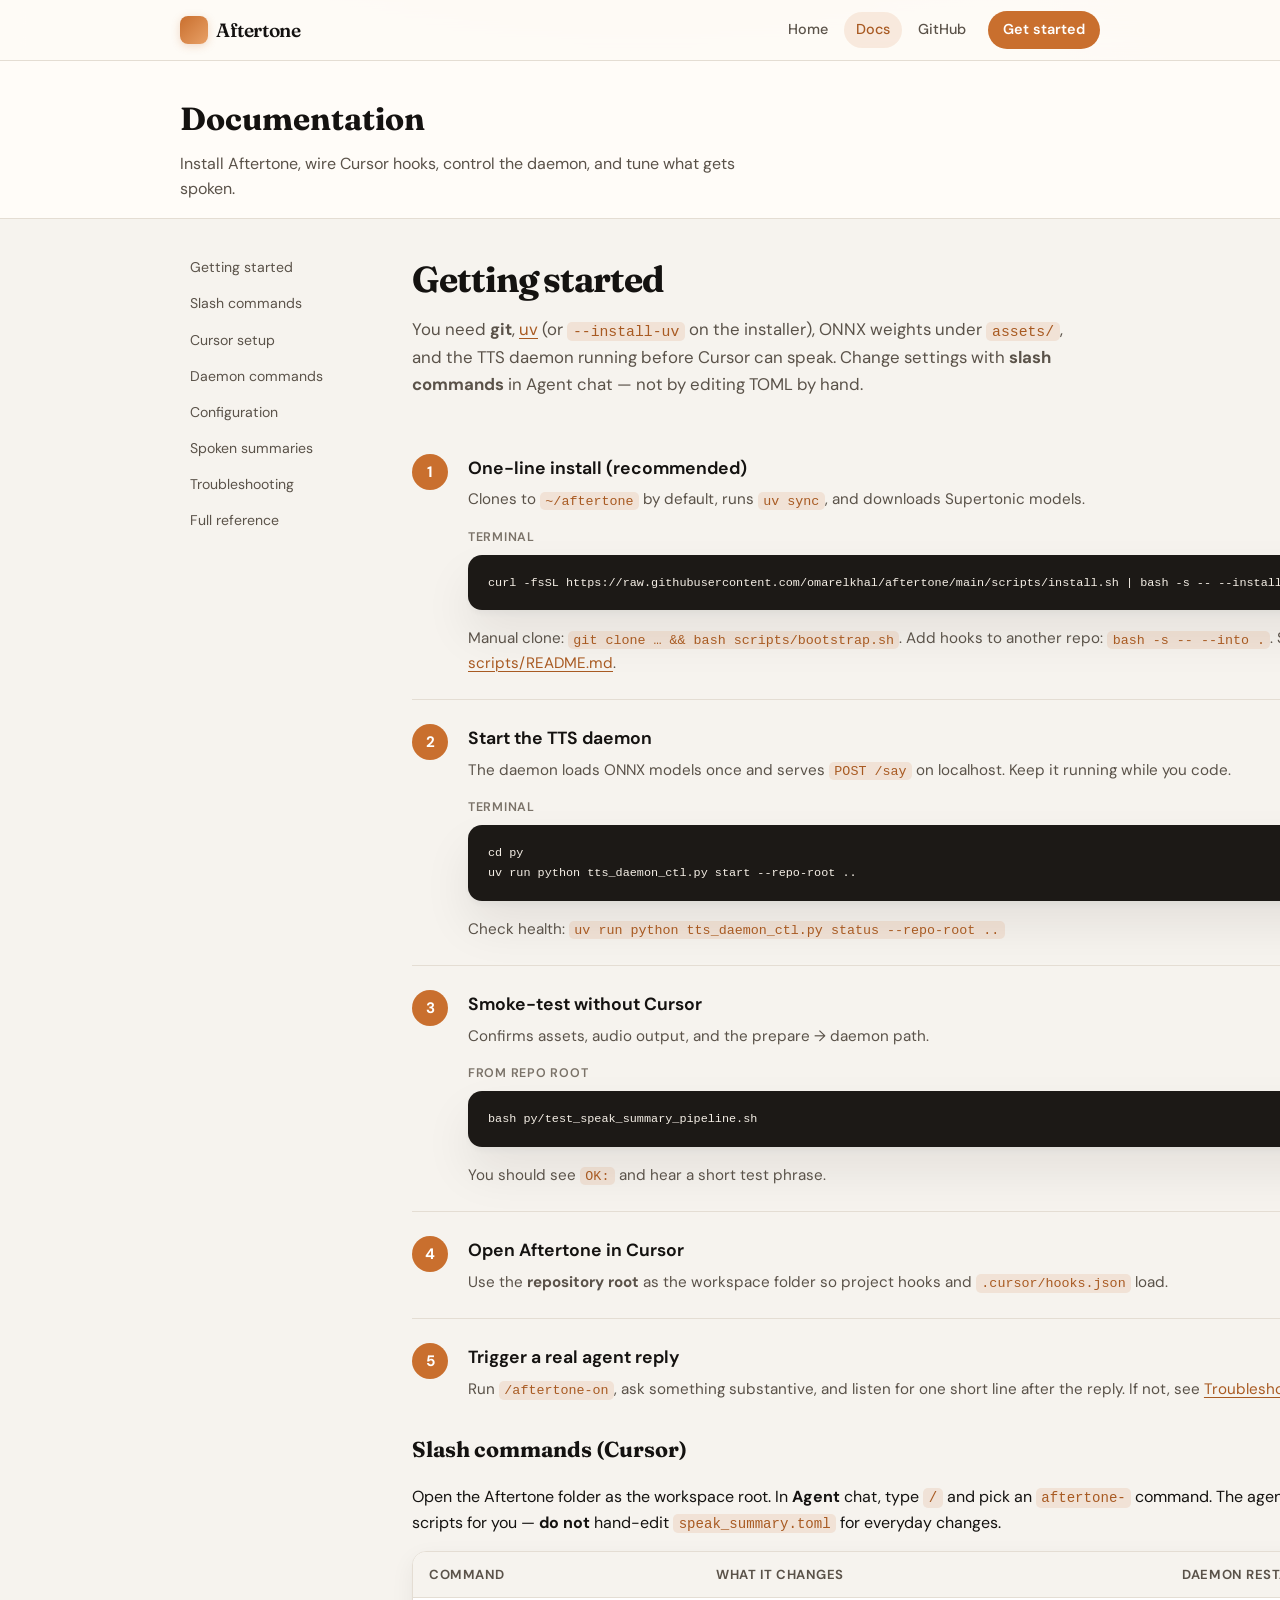
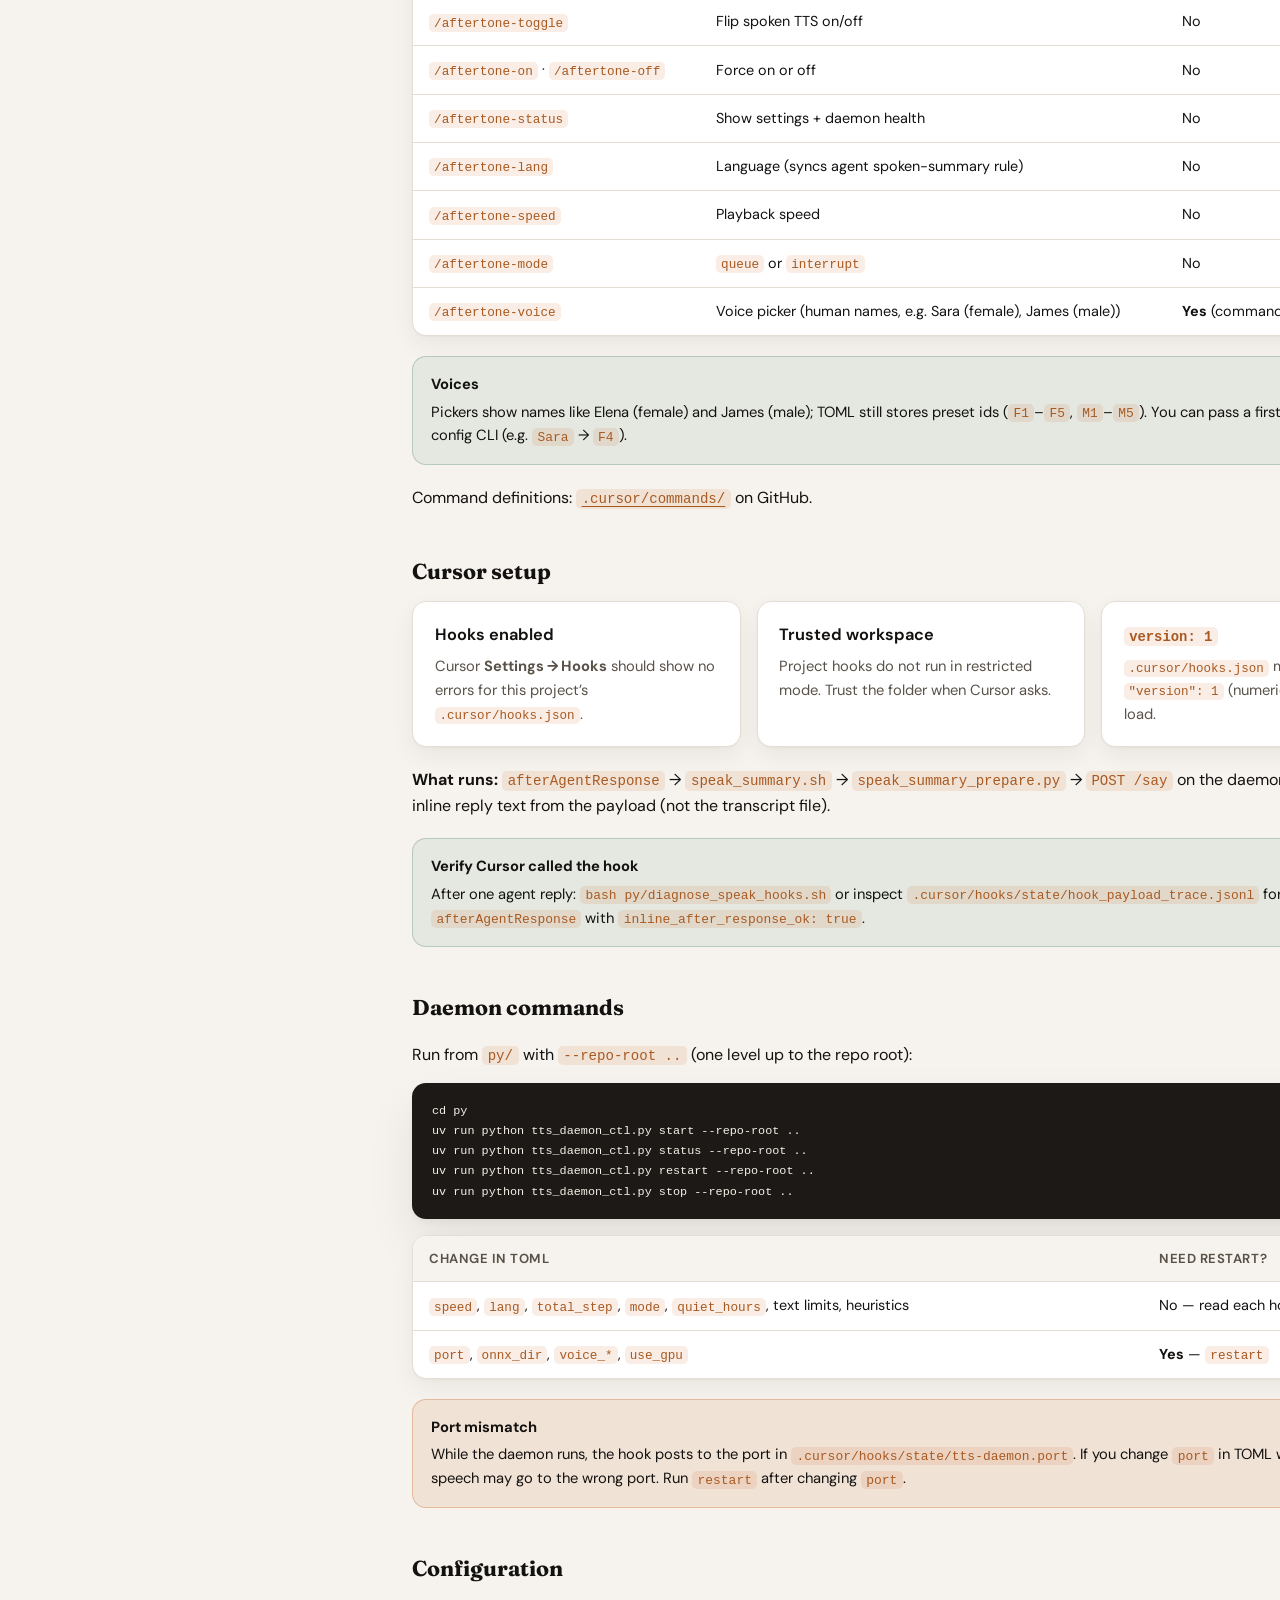
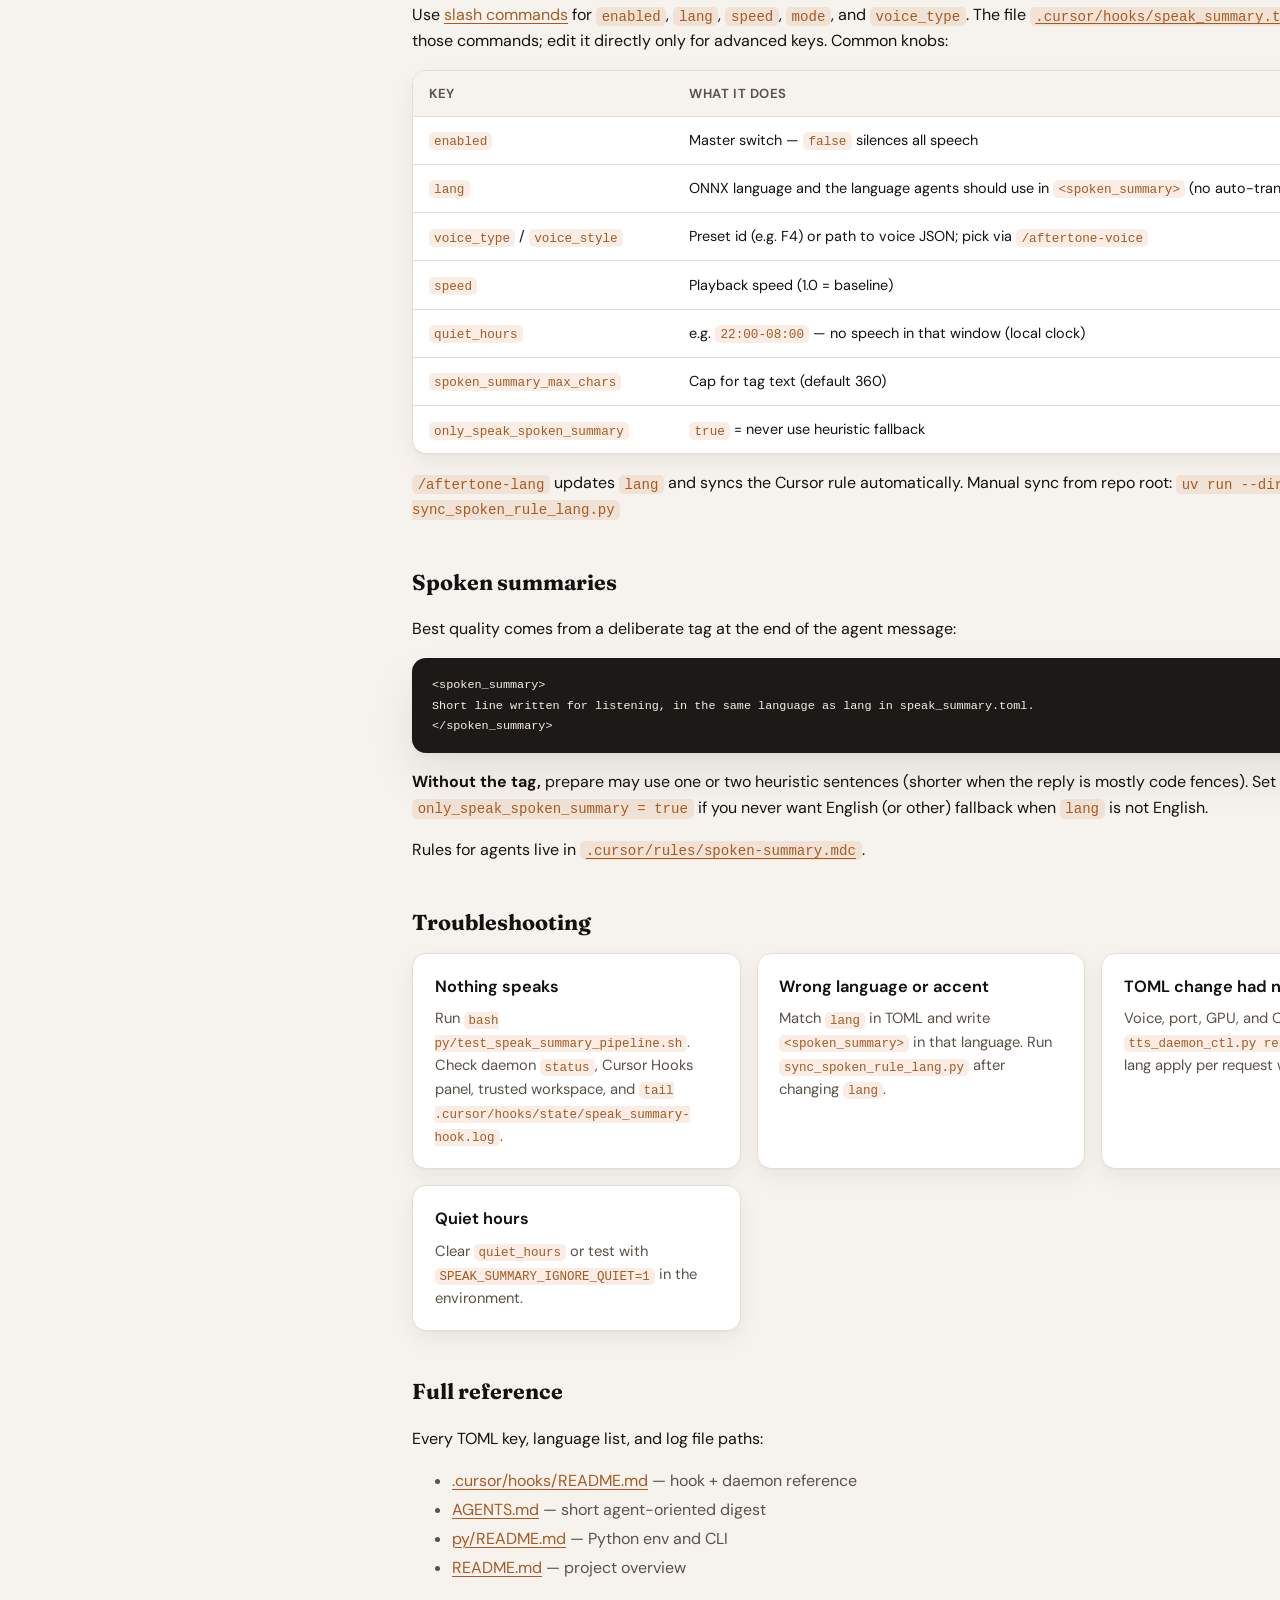
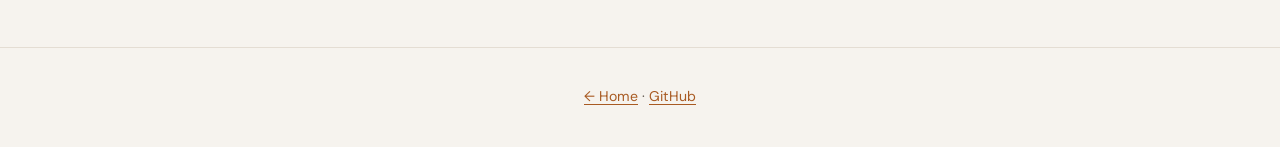
==== docs/docs.html @ c8acdc8e "docs: sync README and site with one-line install and slash commands Restore control table and curl i" ====
<!DOCTYPE html>
<html lang="en">
<head>
  <meta charset="utf-8" />
  <meta name="viewport" content="width=device-width, initial-scale=1" />
  <meta name="description" content="Aftertone documentation: install, Cursor hooks, daemon control, configuration, troubleshooting, and spoken summaries." />
  <link rel="canonical" href="https://omarelkhal.github.io/aftertone/docs.html" />
  <meta name="theme-color" content="#c96f2e" />
  <title>Docs — Aftertone</title>
  <link rel="preconnect" href="https://fonts.googleapis.com" />
  <link rel="preconnect" href="https://fonts.gstatic.com" crossorigin />
  <link href="https://fonts.googleapis.com/css2?family=DM+Sans:ital,opsz,wght@0,9..40,400;0,9..40,500;0,9..40,600;0,9..40,700&family=Fraunces:opsz,wght@9..144,500;9..144,600&display=swap" rel="stylesheet" />
  <link rel="stylesheet" href="styles.css" />
</head>
<body>
  <header class="site-header">
    <div class="wrap nav">
      <a class="brand" href="index.html">
        <span class="brand-mark" aria-hidden="true"></span>
        Aftertone
      </a>
      <nav class="nav-links" aria-label="Primary">
        <a href="index.html">Home</a>
        <a class="is-active" href="docs.html">Docs</a>
        <a href="https://github.com/omarelkhal/aftertone">GitHub</a>
        <a class="nav-cta" href="#getting-started">Get started</a>
      </nav>
    </div>
  </header>

  <div class="page-hero">
    <div class="wrap">
      <h1>Documentation</h1>
      <p>Install Aftertone, wire Cursor hooks, control the daemon, and tune what gets spoken.</p>
    </div>
  </div>

  <div class="wrap docs-layout">
    <aside class="docs-sidebar" aria-label="On this page">
      <nav>
        <a href="#getting-started">Getting started</a>
        <a href="#slash-commands">Slash commands</a>
        <a href="#cursor">Cursor setup</a>
        <a href="#daemon">Daemon commands</a>
        <a href="#config">Configuration</a>
        <a href="#spoken-summary">Spoken summaries</a>
        <a href="#troubleshooting">Troubleshooting</a>
        <a href="#reference">Full reference</a>
      </nav>
    </aside>

    <article class="docs-main">
      <h1 id="getting-started">Getting started</h1>
      <p class="docs-intro">
        You need <strong>git</strong>, <a href="https://docs.astral.sh/uv/getting-started/installation/">uv</a> (or <code>--install-uv</code> on the installer), ONNX weights under <code>assets/</code>, and the TTS daemon running before Cursor can speak. Change settings with <strong>slash commands</strong> in Agent chat — not by editing TOML by hand.
      </p>

      <ol class="steps">
        <li class="step">
          <div class="step-body">
            <h3>One-line install (recommended)</h3>
            <p>Clones to <code>~/aftertone</code> by default, runs <code>uv sync</code>, and downloads Supertonic models.</p>
            <div class="code-block">
              <div class="code-label">Terminal</div>
              <pre><code>curl -fsSL https://raw.githubusercontent.com/omarelkhal/aftertone/main/scripts/install.sh | bash -s -- --install-uv --start-daemon</code></pre>
            </div>
            <p style="margin-top: 0.75rem;">Manual clone: <code>git clone … && bash scripts/bootstrap.sh</code>. Add hooks to another repo: <code>bash -s -- --into .</code>. See <a href="https://github.com/omarelkhal/aftertone/blob/main/scripts/README.md">scripts/README.md</a>.</p>
          </div>
        </li>
        <li class="step">
          <div class="step-body">
            <h3>Start the TTS daemon</h3>
            <p>The daemon loads ONNX models once and serves <code>POST /say</code> on localhost. Keep it running while you code.</p>
            <div class="code-block">
              <div class="code-label">Terminal</div>
              <pre><code>cd py
uv run python tts_daemon_ctl.py start --repo-root ..</code></pre>
            </div>
            <p>Check health: <code>uv run python tts_daemon_ctl.py status --repo-root ..</code></p>
          </div>
        </li>
        <li class="step">
          <div class="step-body">
            <h3>Smoke-test without Cursor</h3>
            <p>Confirms assets, audio output, and the prepare → daemon path.</p>
            <div class="code-block">
              <div class="code-label">From repo root</div>
              <pre><code>bash py/test_speak_summary_pipeline.sh</code></pre>
            </div>
            <p>You should see <code>OK:</code> and hear a short test phrase.</p>
          </div>
        </li>
        <li class="step">
          <div class="step-body">
            <h3>Open Aftertone in Cursor</h3>
            <p>Use the <strong>repository root</strong> as the workspace folder so project hooks and <code>.cursor/hooks.json</code> load.</p>
          </div>
        </li>
        <li class="step">
          <div class="step-body">
            <h3>Trigger a real agent reply</h3>
            <p>Run <code>/aftertone-on</code>, ask something substantive, and listen for one short line after the reply. If not, see <a href="#troubleshooting">Troubleshooting</a>.</p>
          </div>
        </li>
      </ol>

      <h2 id="slash-commands">Slash commands (Cursor)</h2>
      <p>Open the Aftertone folder as the workspace root. In <strong>Agent</strong> chat, type <code>/</code> and pick an <code>aftertone-</code> command. The agent runs the repo scripts for you — <strong>do not</strong> hand-edit <code>speak_summary.toml</code> for everyday changes.</p>

      <div class="table-wrap">
        <table>
          <thead>
            <tr><th>Command</th><th>What it changes</th><th>Daemon restart?</th></tr>
          </thead>
          <tbody>
            <tr><td><code>/aftertone-toggle</code></td><td>Flip spoken TTS on/off</td><td>No</td></tr>
            <tr><td><code>/aftertone-on</code> · <code>/aftertone-off</code></td><td>Force on or off</td><td>No</td></tr>
            <tr><td><code>/aftertone-status</code></td><td>Show settings + daemon health</td><td>No</td></tr>
            <tr><td><code>/aftertone-lang</code></td><td>Language (syncs agent spoken-summary rule)</td><td>No</td></tr>
            <tr><td><code>/aftertone-speed</code></td><td>Playback speed</td><td>No</td></tr>
            <tr><td><code>/aftertone-mode</code></td><td><code>queue</code> or <code>interrupt</code></td><td>No</td></tr>
            <tr><td><code>/aftertone-voice</code></td><td>Voice picker (human names, e.g. Sara (female), James (male))</td><td><strong>Yes</strong> (command restarts for you)</td></tr>
          </tbody>
        </table>
      </div>

      <div class="callout callout-tip">
        <strong>Voices</strong>
        Pickers show names like Elena (female) and James (male); TOML still stores preset ids (<code>F1</code>–<code>F5</code>, <code>M1</code>–<code>M5</code>). You can pass a first name to the config CLI (e.g. <code>Sara</code> → <code>F4</code>).
      </div>

      <p>Command definitions: <a href="https://github.com/omarelkhal/aftertone/tree/main/.cursor/commands"><code>.cursor/commands/</code></a> on GitHub.</p>

      <h2 id="cursor">Cursor setup</h2>
      <div class="cards" style="margin-bottom: 1.25rem;">
        <div class="card">
          <h3>Hooks enabled</h3>
          <p>Cursor <strong>Settings → Hooks</strong> should show no errors for this project’s <code>.cursor/hooks.json</code>.</p>
        </div>
        <div class="card">
          <h3>Trusted workspace</h3>
          <p>Project hooks do not run in restricted mode. Trust the folder when Cursor asks.</p>
        </div>
        <div class="card">
          <h3><code>version: 1</code></h3>
          <p><code>.cursor/hooks.json</code> must include <code>"version": 1</code> (numeric) or hooks fail to load.</p>
        </div>
      </div>

      <p><strong>What runs:</strong> <code>afterAgentResponse</code> → <code>speak_summary.sh</code> → <code>speak_summary_prepare.py</code> → <code>POST /say</code> on the daemon. The hook uses inline reply text from the payload (not the transcript file).</p>

      <div class="callout callout-tip">
        <strong>Verify Cursor called the hook</strong>
        After one agent reply: <code>bash py/diagnose_speak_hooks.sh</code> or inspect <code>.cursor/hooks/state/hook_payload_trace.jsonl</code> for <code>afterAgentResponse</code> with <code>inline_after_response_ok: true</code>.
      </div>

      <h2 id="daemon">Daemon commands</h2>
      <p>Run from <code>py/</code> with <code>--repo-root ..</code> (one level up to the repo root):</p>
      <div class="code-block">
        <pre><code>cd py
uv run python tts_daemon_ctl.py start --repo-root ..
uv run python tts_daemon_ctl.py status --repo-root ..
uv run python tts_daemon_ctl.py restart --repo-root ..
uv run python tts_daemon_ctl.py stop --repo-root ..</code></pre>
      </div>

      <div class="table-wrap" style="margin-top: 1rem;">
        <table>
          <thead>
            <tr><th>Change in TOML</th><th>Need restart?</th></tr>
          </thead>
          <tbody>
            <tr><td><code>speed</code>, <code>lang</code>, <code>total_step</code>, <code>mode</code>, <code>quiet_hours</code>, text limits, heuristics</td><td>No — read each hook run</td></tr>
            <tr><td><code>port</code>, <code>onnx_dir</code>, <code>voice_*</code>, <code>use_gpu</code></td><td><strong>Yes</strong> — <code>restart</code></td></tr>
          </tbody>
        </table>
      </div>

      <div class="callout callout-warn">
        <strong>Port mismatch</strong>
        While the daemon runs, the hook posts to the port in <code>.cursor/hooks/state/tts-daemon.port</code>. If you change <code>port</code> in TOML without restarting, speech may go to the wrong port. Run <code>restart</code> after changing <code>port</code>.
      </div>

      <h2 id="config">Configuration</h2>
      <p>Use <a href="#slash-commands">slash commands</a> for <code>enabled</code>, <code>lang</code>, <code>speed</code>, <code>mode</code>, and <code>voice_type</code>. The file <a href="https://github.com/omarelkhal/aftertone/blob/main/.cursor/hooks/speak_summary.toml"><code>.cursor/hooks/speak_summary.toml</code></a> is updated by those commands; edit it directly only for advanced keys. Common knobs:</p>

      <div class="table-wrap">
        <table>
          <thead>
            <tr><th>Key</th><th>What it does</th></tr>
          </thead>
          <tbody>
            <tr><td><code>enabled</code></td><td>Master switch — <code>false</code> silences all speech</td></tr>
            <tr><td><code>lang</code></td><td>ONNX language and the language agents should use in <code>&lt;spoken_summary&gt;</code> (no auto-translation)</td></tr>
            <tr><td><code>voice_type</code> / <code>voice_style</code></td><td>Preset id (e.g. F4) or path to voice JSON; pick via <code>/aftertone-voice</code></td></tr>
            <tr><td><code>speed</code></td><td>Playback speed (1.0 = baseline)</td></tr>
            <tr><td><code>quiet_hours</code></td><td>e.g. <code>22:00-08:00</code> — no speech in that window (local clock)</td></tr>
            <tr><td><code>spoken_summary_max_chars</code></td><td>Cap for tag text (default 360)</td></tr>
            <tr><td><code>only_speak_spoken_summary</code></td><td><code>true</code> = never use heuristic fallback</td></tr>
          </tbody>
        </table>
      </div>

      <p><code>/aftertone-lang</code> updates <code>lang</code> and syncs the Cursor rule automatically. Manual sync from repo root: <code>uv run --directory py python sync_spoken_rule_lang.py</code></p>

      <h2 id="spoken-summary">Spoken summaries</h2>
      <p>Best quality comes from a deliberate tag at the end of the agent message:</p>
      <pre><code>&lt;spoken_summary&gt;
Short line written for listening, in the same language as lang in speak_summary.toml.
&lt;/spoken_summary&gt;</code></pre>
      <p><strong>Without the tag,</strong> prepare may use one or two heuristic sentences (shorter when the reply is mostly code fences). Set <code>only_speak_spoken_summary = true</code> if you never want English (or other) fallback when <code>lang</code> is not English.</p>
      <p>Rules for agents live in <a href="https://github.com/omarelkhal/aftertone/blob/main/.cursor/rules/spoken-summary.mdc"><code>.cursor/rules/spoken-summary.mdc</code></a>.</p>

      <h2 id="troubleshooting">Troubleshooting</h2>
      <div class="cards">
        <article class="card">
          <h3>Nothing speaks</h3>
          <p>Run <code>bash py/test_speak_summary_pipeline.sh</code>. Check daemon <code>status</code>, Cursor Hooks panel, trusted workspace, and <code>tail .cursor/hooks/state/speak_summary-hook.log</code>.</p>
        </article>
        <article class="card">
          <h3>Wrong language or accent</h3>
          <p>Match <code>lang</code> in TOML and write <code>&lt;spoken_summary&gt;</code> in that language. Run <code>sync_spoken_rule_lang.py</code> after changing <code>lang</code>.</p>
        </article>
        <article class="card">
          <h3>TOML change had no effect</h3>
          <p>Voice, port, GPU, and ONNX path need <code>tts_daemon_ctl.py restart</code>. Speed and lang apply per request without restart.</p>
        </article>
        <article class="card">
          <h3>Quiet hours</h3>
          <p>Clear <code>quiet_hours</code> or test with <code>SPEAK_SUMMARY_IGNORE_QUIET=1</code> in the environment.</p>
        </article>
      </div>

      <h2 id="reference">Full reference</h2>
      <p>Every TOML key, language list, and log file paths:</p>
      <ul style="color: var(--muted); line-height: 1.8;">
        <li><a href="https://github.com/omarelkhal/aftertone/blob/main/.cursor/hooks/README.md">.cursor/hooks/README.md</a> — hook + daemon reference</li>
        <li><a href="https://github.com/omarelkhal/aftertone/blob/main/AGENTS.md">AGENTS.md</a> — short agent-oriented digest</li>
        <li><a href="https://github.com/omarelkhal/aftertone/blob/main/py/README.md">py/README.md</a> — Python env and CLI</li>
        <li><a href="https://github.com/omarelkhal/aftertone/blob/main/README.md">README.md</a> — project overview</li>
      </ul>
    </article>
  </div>

  <footer class="site-footer">
    <div class="wrap">
      <p><a href="index.html">← Home</a> · <a href="https://github.com/omarelkhal/aftertone">GitHub</a></p>
    </div>
  </footer>
</body>
</html>
---- docs/styles.css ----
:root {
  --bg: #f6f3ee;
  --bg-elevated: #fffcf8;
  --fg: #141210;
  --muted: #5a5249;
  --muted-soft: #7a7268;
  --accent: #c96f2e;
  --accent-hover: #a85a22;
  --accent-soft: rgba(201, 111, 46, 0.12);
  --accent-glow: rgba(201, 111, 46, 0.25);
  --card: #ffffff;
  --border: #e4ddd3;
  --border-strong: #d4cbc0;
  --code-bg: #1c1916;
  --code-fg: #f5efe6;
  --success: #2d6a4f;
  --radius: 14px;
  --radius-sm: 8px;
  --shadow: 0 1px 2px rgba(20, 18, 16, 0.04), 0 8px 24px rgba(20, 18, 16, 0.06);
  --shadow-lg: 0 4px 6px rgba(20, 18, 16, 0.04), 0 24px 48px rgba(20, 18, 16, 0.08);
  --font: "DM Sans", ui-sans-serif, system-ui, "Segoe UI", Roboto, Ubuntu, sans-serif;
  --font-display: "Fraunces", Georgia, "Times New Roman", serif;
  --mono: ui-monospace, "Cascadia Code", "SF Mono", Menlo, Consolas, monospace;
  --max: 920px;
  --nav-h: 3.75rem;
}

*,
*::before,
*::after {
  box-sizing: border-box;
}

html {
  scroll-behavior: smooth;
}

body {
  margin: 0;
  font-family: var(--font);
  font-size: 1rem;
  background: var(--bg);
  color: var(--fg);
  line-height: 1.6;
  -webkit-font-smoothing: antialiased;
}

body::before {
  content: "";
  position: fixed;
  inset: 0;
  background:
    radial-gradient(ellipse 80% 50% at 50% -20%, var(--accent-glow), transparent 55%),
    radial-gradient(ellipse 60% 40% at 100% 0%, rgba(201, 111, 46, 0.06), transparent 50%);
  pointer-events: none;
  z-index: -1;
}

a {
  color: var(--accent-hover);
  text-decoration-thickness: 1px;
  text-underline-offset: 3px;
}

a:hover {
  color: var(--accent);
}

img {
  max-width: 100%;
  height: auto;
}

.wrap {
  width: min(100% - 2.5rem, var(--max));
  margin-inline: auto;
}

/* Header */
.site-header {
  position: sticky;
  top: 0;
  z-index: 100;
  border-bottom: 1px solid var(--border);
  background: rgba(255, 252, 248, 0.88);
  backdrop-filter: blur(12px);
}

.nav {
  display: flex;
  align-items: center;
  justify-content: space-between;
  gap: 1rem;
  min-height: var(--nav-h);
}

.brand {
  display: flex;
  align-items: center;
  gap: 0.5rem;
  font-family: var(--font-display);
  font-weight: 600;
  font-size: 1.2rem;
  letter-spacing: -0.02em;
  color: var(--fg);
  text-decoration: none;
}

.brand:hover {
  color: var(--accent-hover);
}

.brand-mark {
  width: 28px;
  height: 28px;
  border-radius: 8px;
  background: linear-gradient(135deg, var(--accent), #e8a066);
  box-shadow: 0 2px 8px var(--accent-glow);
}

.nav-links {
  display: flex;
  align-items: center;
  gap: 0.25rem;
  flex-wrap: wrap;
}

.nav-links a {
  padding: 0.4rem 0.75rem;
  border-radius: 999px;
  font-size: 0.9rem;
  font-weight: 500;
  text-decoration: none;
  color: var(--muted);
}

.nav-links a:hover {
  color: var(--fg);
  background: var(--accent-soft);
}

.nav-links a.is-active {
  color: var(--accent-hover);
  background: var(--accent-soft);
}

.nav-cta {
  margin-left: 0.35rem;
  padding: 0.45rem 0.95rem !important;
  background: var(--accent) !important;
  color: #fff !important;
  font-weight: 600 !important;
}

.nav-cta:hover {
  filter: brightness(1.06);
  color: #fff !important;
}

/* Hero */
.hero {
  padding: 3rem 0 2.5rem;
  text-align: center;
}

.hero-logo {
  max-width: min(400px, 88vw);
  margin: 0 auto 1.5rem;
  filter: drop-shadow(0 8px 24px rgba(20, 18, 16, 0.08));
}

.hero-badge {
  display: inline-flex;
  align-items: center;
  gap: 0.4rem;
  font-size: 0.78rem;
  font-weight: 600;
  text-transform: uppercase;
  letter-spacing: 0.08em;
  color: var(--accent-hover);
  background: var(--accent-soft);
  border: 1px solid var(--border);
  padding: 0.35rem 0.75rem;
  border-radius: 999px;
  margin-bottom: 1rem;
}

.hero h1 {
  font-family: var(--font-display);
  font-size: clamp(2rem, 5vw, 2.75rem);
  font-weight: 600;
  letter-spacing: -0.03em;
  line-height: 1.15;
  margin: 0 0 1rem;
  max-width: 18ch;
  margin-inline: auto;
}

.hero .lead {
  font-size: clamp(1.05rem, 2.5vw, 1.2rem);
  color: var(--muted);
  max-width: 38rem;
  margin: 0 auto 1.75rem;
  line-height: 1.55;
}

.hero .lead strong {
  color: var(--fg);
  font-weight: 600;
}

.cta-row {
  display: flex;
  gap: 0.75rem;
  justify-content: center;
  flex-wrap: wrap;
  margin-bottom: 2.5rem;
}

.btn {
  display: inline-flex;
  align-items: center;
  justify-content: center;
  gap: 0.35rem;
  padding: 0.65rem 1.25rem;
  border-radius: 999px;
  font-weight: 600;
  font-size: 0.95rem;
  border: 1px solid transparent;
  text-decoration: none;
  transition: transform 0.15s ease, filter 0.15s ease, box-shadow 0.15s ease;
}

.btn:hover {
  transform: translateY(-1px);
}

.btn-primary {
  background: var(--accent);
  color: #fff;
  border-color: var(--accent);
  box-shadow: 0 4px 14px var(--accent-glow);
}

.btn-primary:hover {
  color: #fff;
  filter: brightness(1.05);
}

.btn-ghost {
  background: var(--card);
  border-color: var(--border-strong);
  color: var(--fg);
  box-shadow: var(--shadow);
}

.btn-ghost:hover {
  border-color: var(--accent);
  color: var(--accent-hover);
}

/* Flow strip */
.flow-strip {
  display: grid;
  grid-template-columns: repeat(auto-fit, minmax(140px, 1fr));
  gap: 0.75rem;
  text-align: left;
  margin-top: 0.5rem;
}

.flow-step {
  background: var(--card);
  border: 1px solid var(--border);
  border-radius: var(--radius);
  padding: 1rem 1.1rem;
  box-shadow: var(--shadow);
  position: relative;
}

.flow-step-num {
  display: inline-flex;
  align-items: center;
  justify-content: center;
  width: 1.5rem;
  height: 1.5rem;
  font-size: 0.75rem;
  font-weight: 700;
  background: var(--accent);
  color: #fff;
  border-radius: 50%;
  margin-bottom: 0.5rem;
}

.flow-step h3 {
  margin: 0 0 0.25rem;
  font-size: 0.92rem;
  font-weight: 650;
}

.flow-step p {
  margin: 0;
  font-size: 0.82rem;
  color: var(--muted);
  line-height: 1.45;
}

.flow-arrow {
  display: none;
}

@media (min-width: 720px) {
  .flow-strip--linear {
    grid-template-columns: 1fr auto 1fr auto 1fr auto 1fr;
    align-items: stretch;
  }

  .flow-arrow {
    display: flex;
    align-items: center;
    color: var(--border-strong);
    font-size: 1.25rem;
    padding: 0 0.15rem;
  }
}

/* Sections */
section {
  padding: 2.75rem 0;
}

section.alt {
  background: var(--bg-elevated);
  border-block: 1px solid var(--border);
}

.section-head {
  margin-bottom: 1.5rem;
}

.section-head h2 {
  font-family: var(--font-display);
  font-size: clamp(1.35rem, 3vw, 1.65rem);
  font-weight: 600;
  letter-spacing: -0.02em;
  margin: 0 0 0.5rem;
}

.section-head p {
  margin: 0;
  color: var(--muted);
  max-width: 40rem;
  font-size: 0.98rem;
}

.pill {
  display: inline-block;
  font-size: 0.72rem;
  font-weight: 700;
  text-transform: uppercase;
  letter-spacing: 0.07em;
  color: var(--accent-hover);
  margin-bottom: 0.5rem;
}

.cards {
  display: grid;
  grid-template-columns: repeat(auto-fit, minmax(260px, 1fr));
  gap: 1rem;
}

.card {
  background: var(--card);
  border: 1px solid var(--border);
  border-radius: var(--radius);
  padding: 1.25rem 1.35rem;
  box-shadow: var(--shadow);
}

.card h3 {
  margin: 0 0 0.45rem;
  font-size: 1.02rem;
  font-weight: 650;
}

.card p {
  margin: 0;
  font-size: 0.92rem;
  color: var(--muted);
}

.card code {
  font-size: 0.85em;
}

/* Code */
pre {
  font-family: var(--mono);
  font-size: 0.84rem;
  background: var(--code-bg);
  color: var(--code-fg);
  padding: 1.1rem 1.25rem;
  border-radius: var(--radius);
  overflow-x: auto;
  margin: 0;
  line-height: 1.5;
  box-shadow: var(--shadow-lg);
}

pre .comment {
  color: #9a8f82;
}

code {
  font-family: var(--mono);
  font-size: 0.88em;
  background: var(--accent-soft);
  color: var(--accent-hover);
  padding: 0.12em 0.4em;
  border-radius: 5px;
}

pre code {
  background: none;
  color: inherit;
  padding: 0;
}

.code-block {
  margin: 1rem 0;
}

.code-label {
  font-size: 0.78rem;
  font-weight: 600;
  text-transform: uppercase;
  letter-spacing: 0.06em;
  color: var(--muted-soft);
  margin-bottom: 0.45rem;
}

/* Steps (docs) */
.steps {
  list-style: none;
  margin: 0;
  padding: 0;
  counter-reset: step;
}

.step {
  counter-increment: step;
  display: grid;
  grid-template-columns: auto 1fr;
  gap: 1rem 1.25rem;
  padding: 1.5rem 0;
  border-bottom: 1px solid var(--border);
}

.step:last-child {
  border-bottom: none;
}

.step::before {
  content: counter(step);
  display: flex;
  align-items: center;
  justify-content: center;
  width: 2.25rem;
  height: 2.25rem;
  font-weight: 700;
  font-size: 0.95rem;
  background: var(--accent);
  color: #fff;
  border-radius: 50%;
  flex-shrink: 0;
}

.step-body h3 {
  margin: 0 0 0.35rem;
  font-size: 1.1rem;
  font-weight: 650;
}

.step-body p {
  margin: 0 0 0.75rem;
  color: var(--muted);
  font-size: 0.95rem;
}

.step-body p:last-child {
  margin-bottom: 0;
}

/* Tables */
.table-wrap {
  overflow-x: auto;
  border: 1px solid var(--border);
  border-radius: var(--radius);
  background: var(--card);
  box-shadow: var(--shadow);
}

table {
  width: 100%;
  border-collapse: collapse;
  font-size: 0.9rem;
}

th,
td {
  padding: 0.75rem 1rem;
  text-align: left;
  border-bottom: 1px solid var(--border);
}

th {
  font-weight: 650;
  background: var(--bg);
  font-size: 0.82rem;
  text-transform: uppercase;
  letter-spacing: 0.04em;
  color: var(--muted);
}

tr:last-child td {
  border-bottom: none;
}

/* Callouts */
.callout {
  border-radius: var(--radius);
  padding: 1rem 1.15rem;
  margin: 1.25rem 0;
  font-size: 0.92rem;
  border: 1px solid var(--border);
}

.callout-tip {
  background: rgba(45, 106, 79, 0.08);
  border-color: rgba(45, 106, 79, 0.25);
}

.callout-warn {
  background: var(--accent-soft);
  border-color: rgba(201, 111, 46, 0.35);
}

.callout strong {
  display: block;
  margin-bottom: 0.25rem;
  color: var(--fg);
}

/* Docs layout */
.docs-layout {
  display: grid;
  gap: 2rem;
  padding: 2rem 0 3rem;
}

@media (min-width: 800px) {
  .docs-layout {
    grid-template-columns: 200px 1fr;
    align-items: start;
  }
}

.docs-sidebar {
  position: sticky;
  top: calc(var(--nav-h) + 1rem);
}

.docs-sidebar nav {
  display: flex;
  flex-direction: column;
  gap: 0.15rem;
  font-size: 0.88rem;
}

.docs-sidebar a {
  padding: 0.35rem 0.6rem;
  border-radius: var(--radius-sm);
  text-decoration: none;
  color: var(--muted);
}

.docs-sidebar a:hover {
  background: var(--accent-soft);
  color: var(--fg);
}

.docs-main h1 {
  font-family: var(--font-display);
  font-size: clamp(1.75rem, 4vw, 2.25rem);
  margin: 0 0 0.5rem;
  letter-spacing: -0.03em;
}

.docs-main .docs-intro {
  color: var(--muted);
  font-size: 1.05rem;
  margin: 0 0 2rem;
  max-width: 42rem;
}

.docs-main h2 {
  font-family: var(--font-display);
  font-size: 1.35rem;
  margin: 2.25rem 0 0.75rem;
  padding-top: 0.5rem;
  scroll-margin-top: calc(var(--nav-h) + 1rem);
}

.docs-main h2:first-of-type {
  margin-top: 0;
}

/* Footer */
.site-footer {
  border-top: 1px solid var(--border);
  padding: 2rem 0 2.5rem;
  font-size: 0.88rem;
  color: var(--muted);
  text-align: center;
}

.site-footer p {
  margin: 0.35rem 0;
}

.topic-tags {
  display: flex;
  flex-wrap: wrap;
  gap: 0.45rem;
  justify-content: center;
  margin: 1.25rem 0 0;
}

.topic-tags a {
  font-size: 0.8rem;
  padding: 0.28rem 0.65rem;
  border-radius: 999px;
  border: 1px solid var(--border);
  background: var(--card);
  text-decoration: none;
  color: var(--muted);
}

.topic-tags a:hover {
  border-color: var(--accent);
  color: var(--accent-hover);
}

/* Page hero (docs) */
.page-hero {
  padding: 2rem 0 1rem;
  border-bottom: 1px solid var(--border);
  background: var(--bg-elevated);
}

.page-hero h1 {
  font-family: var(--font-display);
  font-size: clamp(1.65rem, 4vw, 2rem);
  margin: 0 0 0.4rem;
}

.page-hero p {
  margin: 0;
  color: var(--muted);
  max-width: 36rem;
}
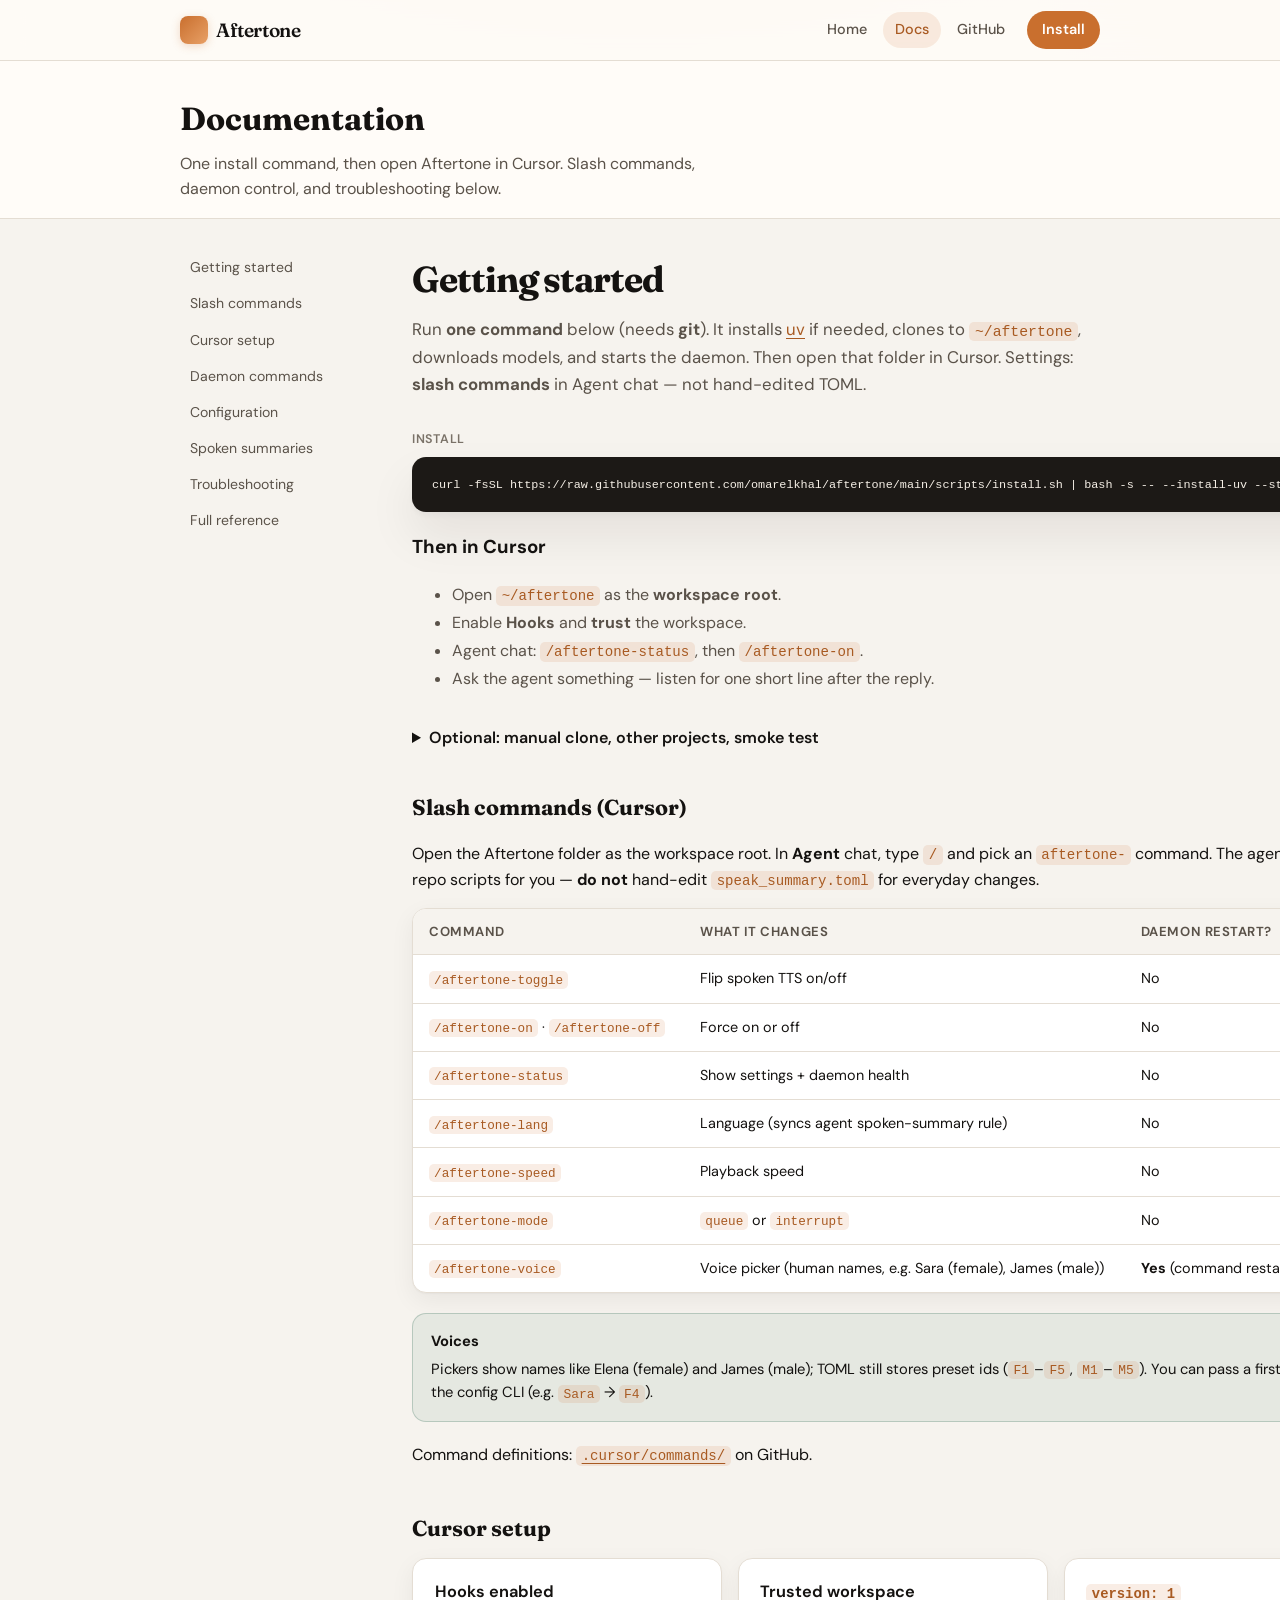
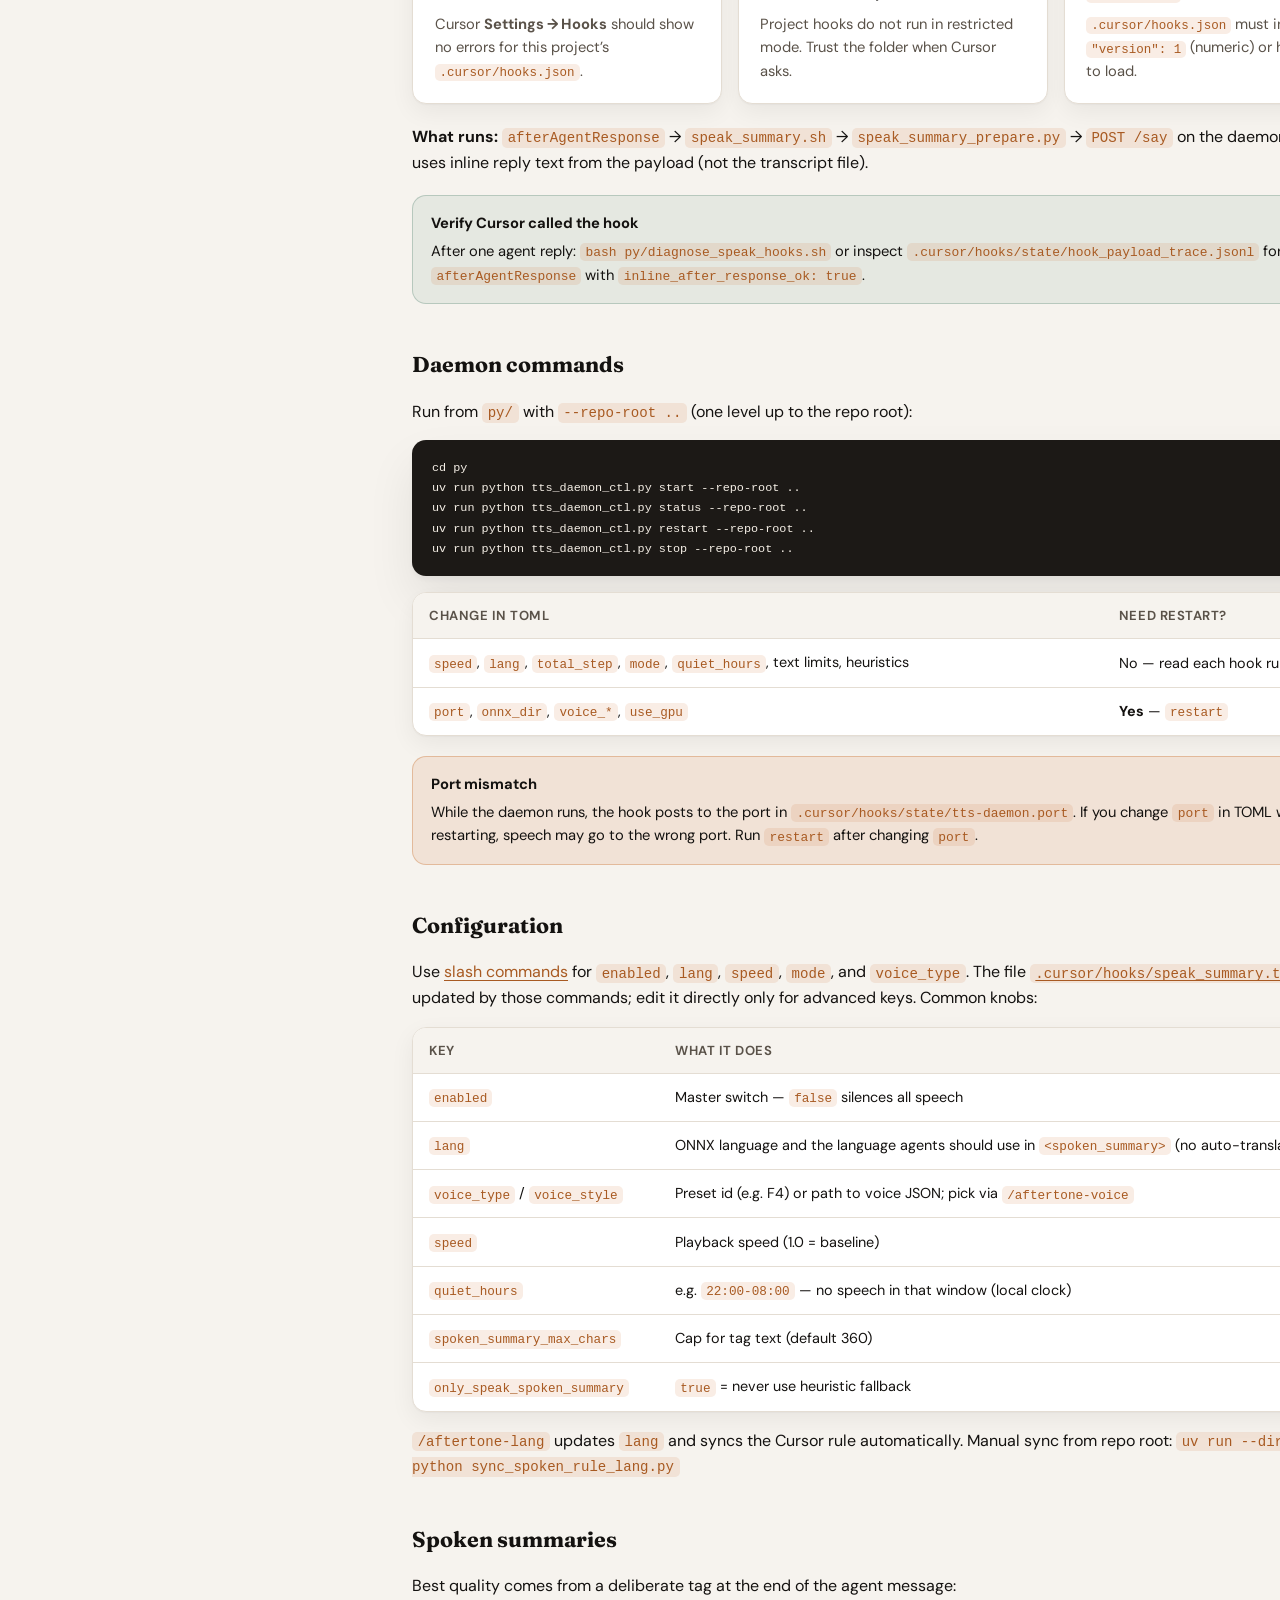
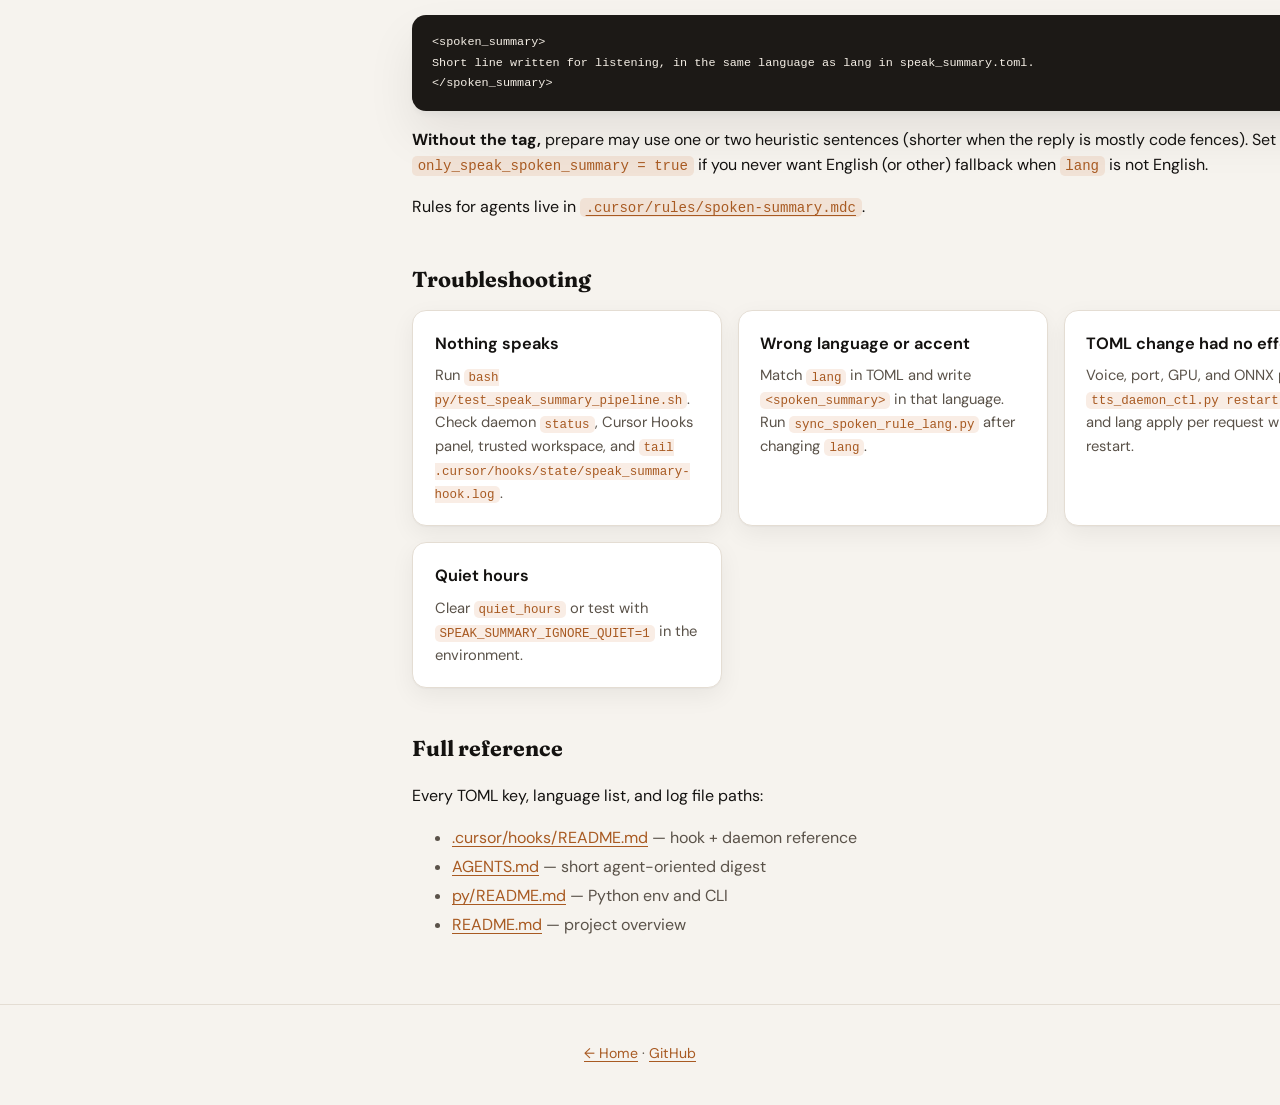
==== commit f4702d18: "docs(site): center logo and single curl install on home Hero shows one install command; remove dupli" ====
--- a/docs/docs.html
+++ b/docs/docs.html
@@ -23,7 +23,7 @@
         <a href="index.html">Home</a>
         <a class="is-active" href="docs.html">Docs</a>
         <a href="https://github.com/omarelkhal/aftertone">GitHub</a>
-        <a class="nav-cta" href="#getting-started">Get started</a>
+        <a class="nav-cta" href="#getting-started">Install</a>
       </nav>
     </div>
   </header>
@@ -31,7 +31,7 @@
   <div class="page-hero">
     <div class="wrap">
       <h1>Documentation</h1>
-      <p>Install Aftertone, wire Cursor hooks, control the daemon, and tune what gets spoken.</p>
+      <p>One install command, then open Aftertone in Cursor. Slash commands, daemon control, and troubleshooting below.</p>
     </div>
   </div>
 
@@ -52,57 +52,33 @@
     <article class="docs-main">
       <h1 id="getting-started">Getting started</h1>
       <p class="docs-intro">
-        You need <strong>git</strong>, <a href="https://docs.astral.sh/uv/getting-started/installation/">uv</a> (or <code>--install-uv</code> on the installer), ONNX weights under <code>assets/</code>, and the TTS daemon running before Cursor can speak. Change settings with <strong>slash commands</strong> in Agent chat — not by editing TOML by hand.
+        Run <strong>one command</strong> below (needs <strong>git</strong>). It installs <a href="https://docs.astral.sh/uv/getting-started/installation/">uv</a> if needed, clones to <code>~/aftertone</code>, downloads models, and starts the daemon. Then open that folder in Cursor. Settings: <strong>slash commands</strong> in Agent chat — not hand-edited TOML.
       </p>
 
-      <ol class="steps">
-        <li class="step">
-          <div class="step-body">
-            <h3>One-line install (recommended)</h3>
-            <p>Clones to <code>~/aftertone</code> by default, runs <code>uv sync</code>, and downloads Supertonic models.</p>
-            <div class="code-block">
-              <div class="code-label">Terminal</div>
-              <pre><code>curl -fsSL https://raw.githubusercontent.com/omarelkhal/aftertone/main/scripts/install.sh | bash -s -- --install-uv --start-daemon</code></pre>
-            </div>
-            <p style="margin-top: 0.75rem;">Manual clone: <code>git clone … && bash scripts/bootstrap.sh</code>. Add hooks to another repo: <code>bash -s -- --into .</code>. See <a href="https://github.com/omarelkhal/aftertone/blob/main/scripts/README.md">scripts/README.md</a>.</p>
-          </div>
-        </li>
-        <li class="step">
-          <div class="step-body">
-            <h3>Start the TTS daemon</h3>
-            <p>The daemon loads ONNX models once and serves <code>POST /say</code> on localhost. Keep it running while you code.</p>
-            <div class="code-block">
-              <div class="code-label">Terminal</div>
-              <pre><code>cd py
-uv run python tts_daemon_ctl.py start --repo-root ..</code></pre>
-            </div>
-            <p>Check health: <code>uv run python tts_daemon_ctl.py status --repo-root ..</code></p>
-          </div>
-        </li>
-        <li class="step">
-          <div class="step-body">
-            <h3>Smoke-test without Cursor</h3>
-            <p>Confirms assets, audio output, and the prepare → daemon path.</p>
-            <div class="code-block">
-              <div class="code-label">From repo root</div>
-              <pre><code>bash py/test_speak_summary_pipeline.sh</code></pre>
-            </div>
-            <p>You should see <code>OK:</code> and hear a short test phrase.</p>
-          </div>
-        </li>
-        <li class="step">
-          <div class="step-body">
-            <h3>Open Aftertone in Cursor</h3>
-            <p>Use the <strong>repository root</strong> as the workspace folder so project hooks and <code>.cursor/hooks.json</code> load.</p>
-          </div>
-        </li>
-        <li class="step">
-          <div class="step-body">
-            <h3>Trigger a real agent reply</h3>
-            <p>Run <code>/aftertone-on</code>, ask something substantive, and listen for one short line after the reply. If not, see <a href="#troubleshooting">Troubleshooting</a>.</p>
-          </div>
-        </li>
-      </ol>
+      <div class="code-block" style="margin-bottom: 1.25rem;">
+        <div class="code-label">Install</div>
+        <pre><code>curl -fsSL https://raw.githubusercontent.com/omarelkhal/aftertone/main/scripts/install.sh | bash -s -- --install-uv --start-daemon</code></pre>
+      </div>
+
+      <h3>Then in Cursor</h3>
+      <ul style="color: var(--muted); line-height: 1.75; margin-bottom: 2rem;">
+        <li>Open <code>~/aftertone</code> as the <strong>workspace root</strong>.</li>
+        <li>Enable <strong>Hooks</strong> and <strong>trust</strong> the workspace.</li>
+        <li>Agent chat: <code>/aftertone-status</code>, then <code>/aftertone-on</code>.</li>
+        <li>Ask the agent something — listen for one short line after the reply.</li>
+      </ul>
+
+      <details style="margin-bottom: 2rem;">
+        <summary style="cursor: pointer; font-weight: 600;">Optional: manual clone, other projects, smoke test</summary>
+        <p style="margin-top: 0.75rem; color: var(--muted);">
+          Manual: <code>git clone … && bash scripts/bootstrap.sh</code> and
+          <code>tts_daemon_ctl.py start</code>.
+          Other repo: <code>bash -s -- --into .</code>.
+          Verify: <code>bash py/test_speak_summary_pipeline.sh</code>.
+          <a href="https://github.com/omarelkhal/aftertone/blob/main/scripts/README.md">scripts/README.md</a>.
+        </p>
+      </details>
+
 
       <h2 id="slash-commands">Slash commands (Cursor)</h2>
       <p>Open the Aftertone folder as the workspace root. In <strong>Agent</strong> chat, type <code>/</code> and pick an <code>aftertone-</code> command. The agent runs the repo scripts for you — <strong>do not</strong> hand-edit <code>speak_summary.toml</code> for everyday changes.</p>
--- a/docs/styles.css
+++ b/docs/styles.css
@@ -159,14 +159,38 @@
 
 /* Hero */
 .hero {
+  display: flex;
+  flex-direction: column;
+  align-items: center;
   padding: 3rem 0 2.5rem;
   text-align: center;
 }
 
 .hero-logo {
+  display: block;
   max-width: min(400px, 88vw);
+  width: 100%;
+  height: auto;
   margin: 0 auto 1.5rem;
   filter: drop-shadow(0 8px 24px rgba(20, 18, 16, 0.08));
+}
+
+.hero-install {
+  width: min(100%, 42rem);
+  margin: 0 auto 1.5rem;
+  text-align: left;
+}
+
+.hero-install .code-block {
+  margin-bottom: 0.75rem;
+}
+
+.hero-install-note {
+  margin: 0;
+  font-size: 0.92rem;
+  color: var(--muted);
+  line-height: 1.5;
+  text-align: center;
 }
 
 .hero-badge {
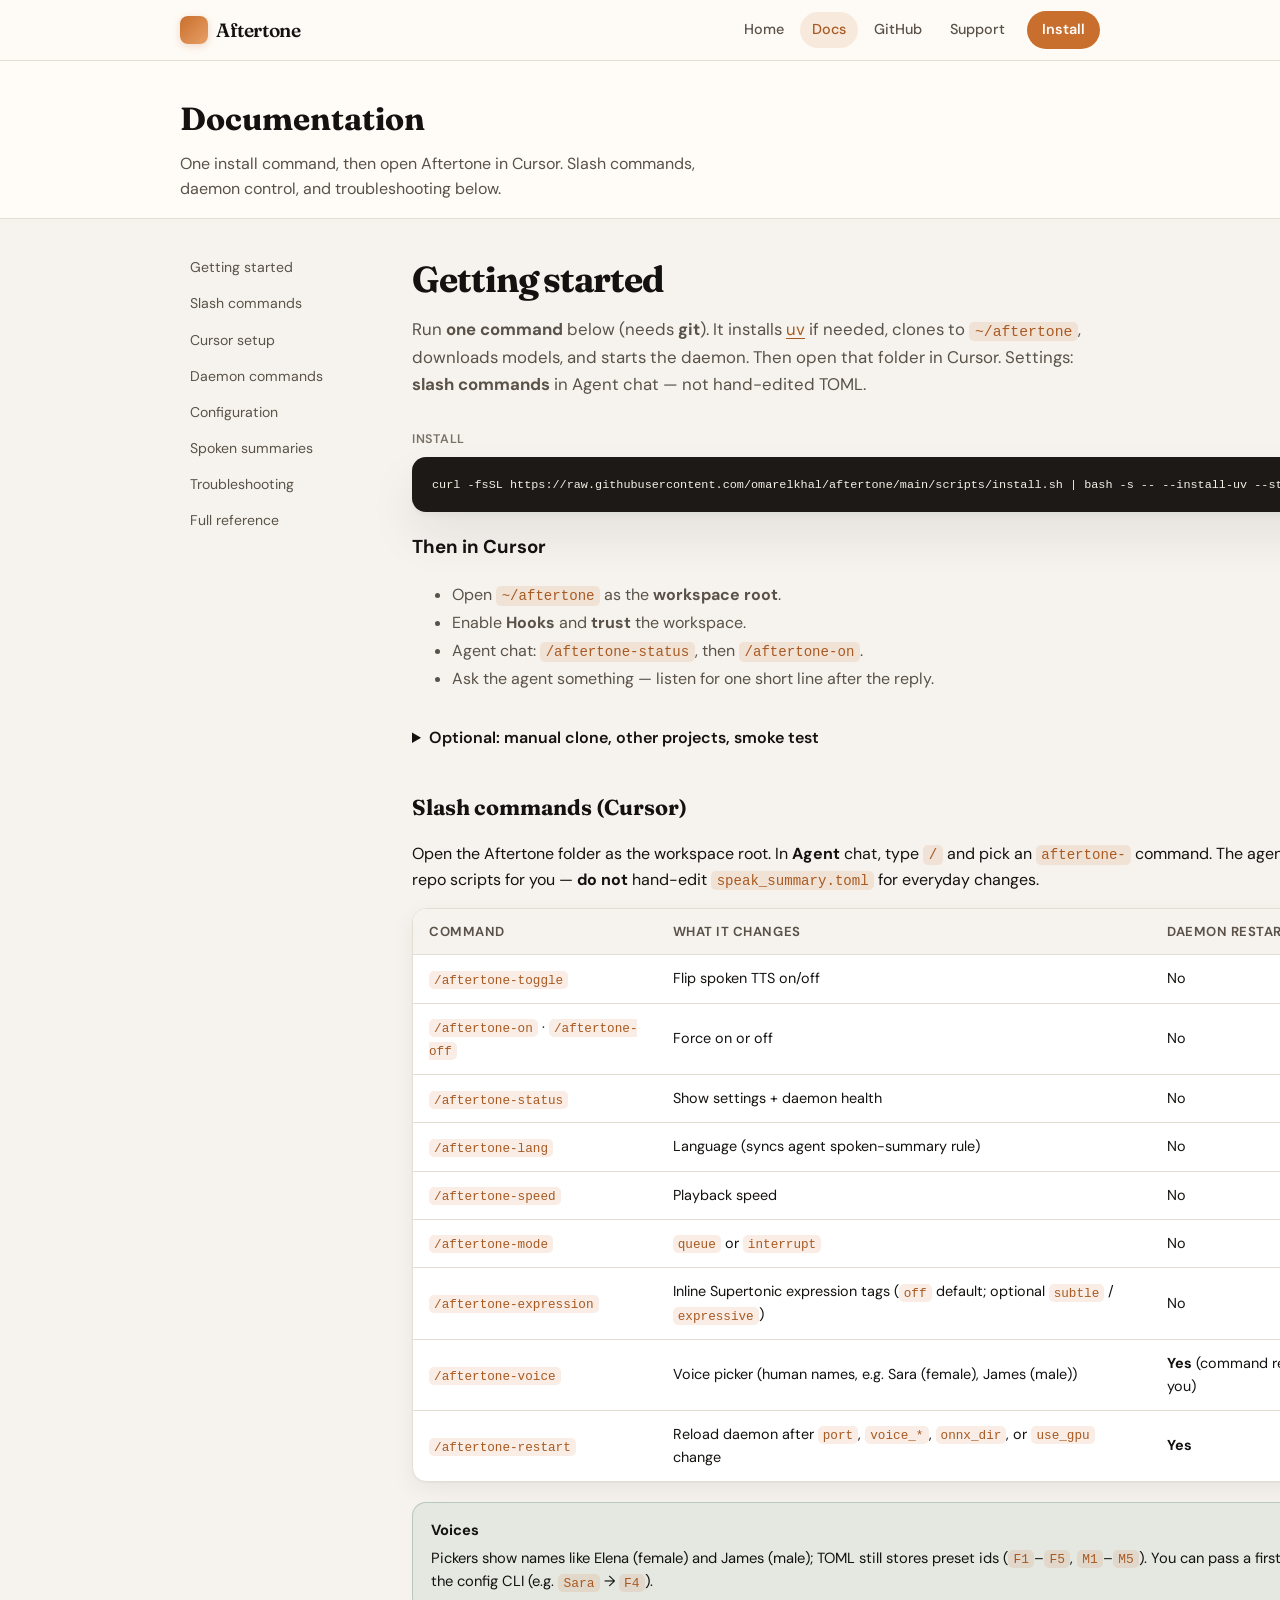
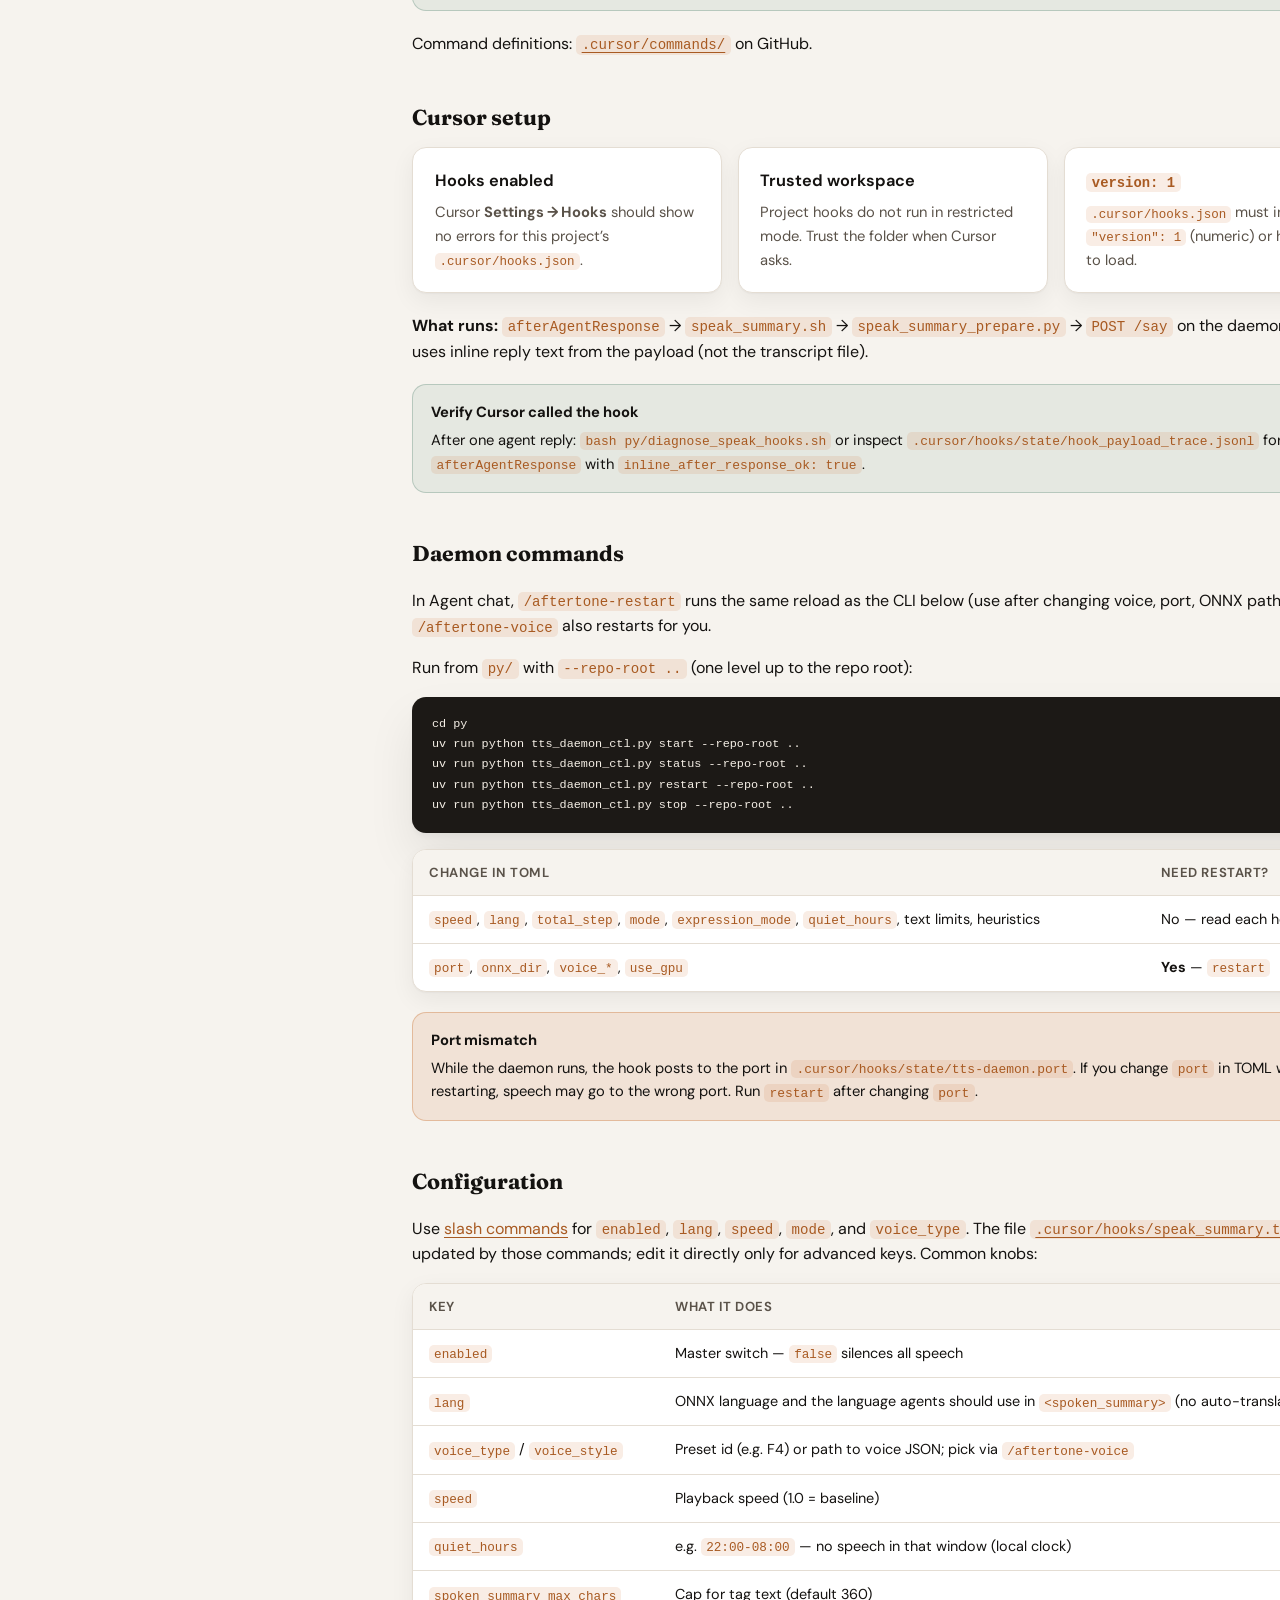
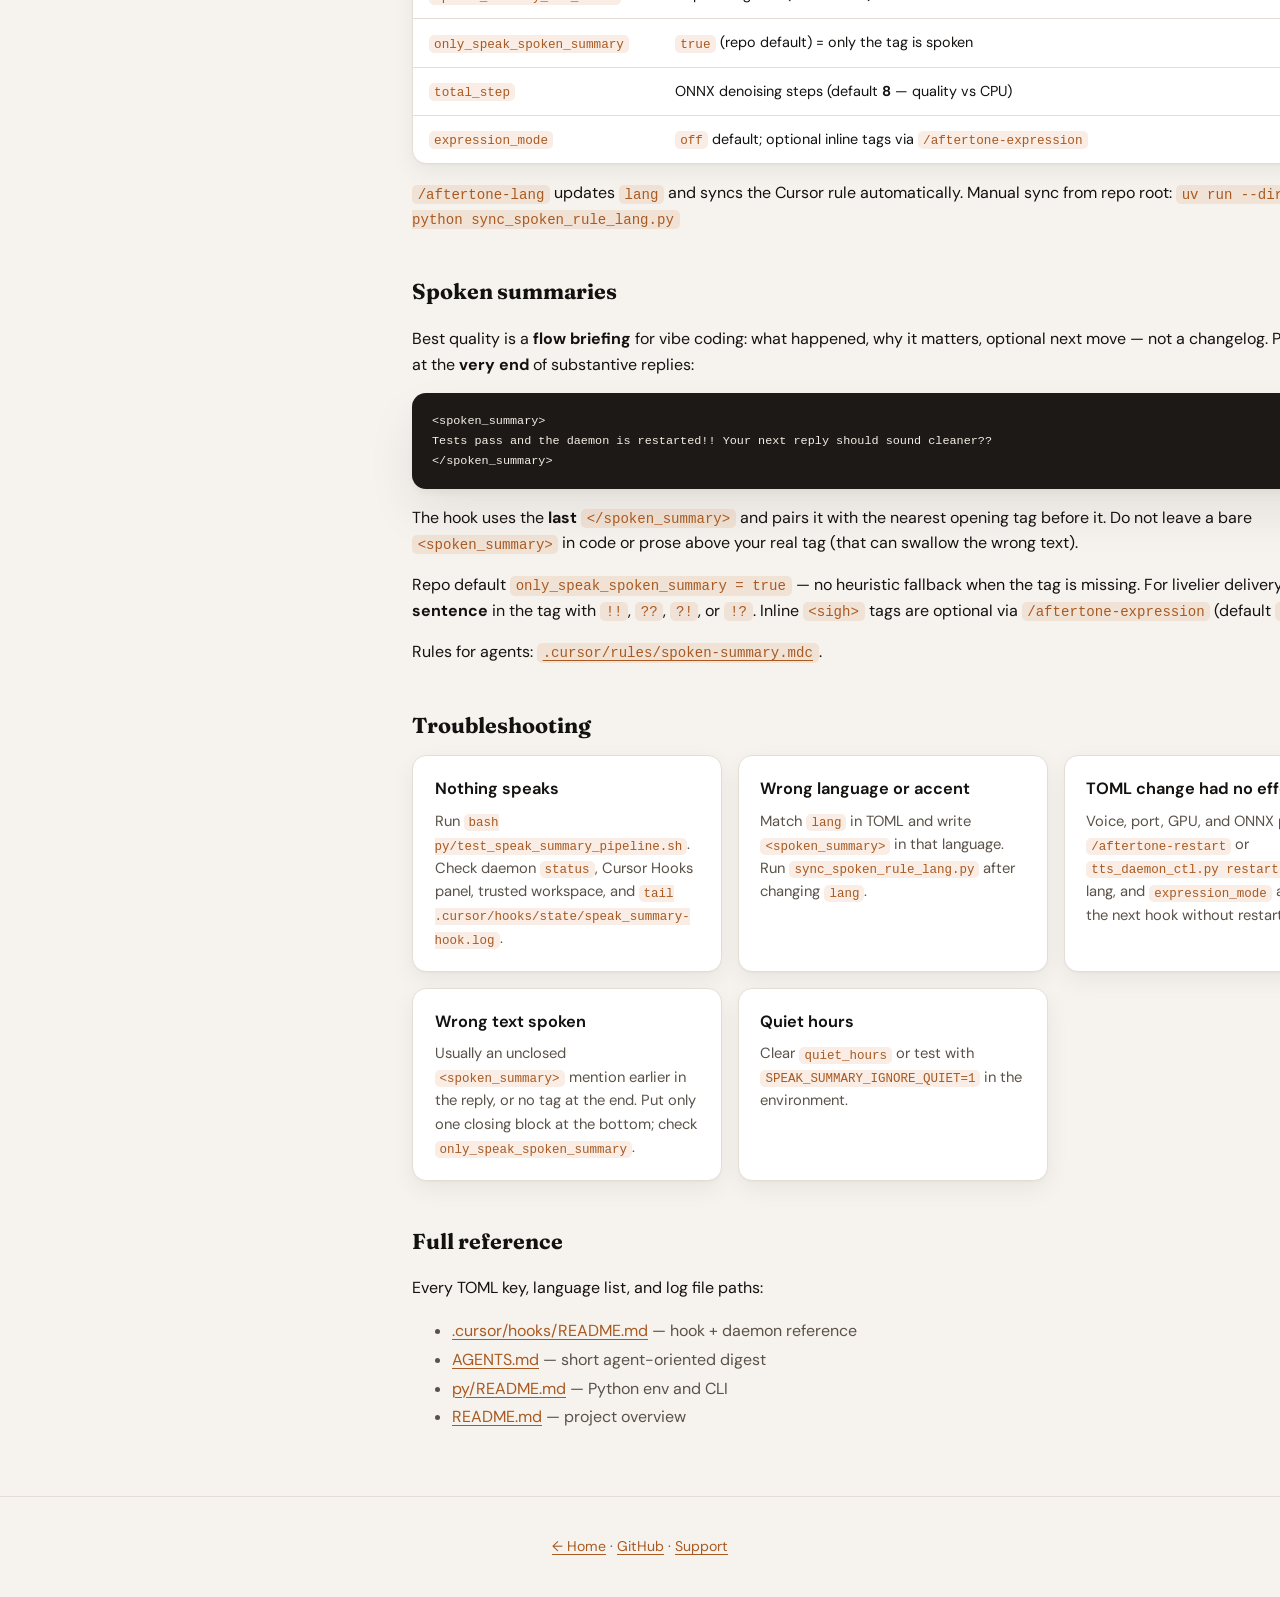
==== commit d7fff5b8: "Add Buy Me a Coffee support links for project maintenance. README, GitHub FUNDING.yml (Sponsor butto" ====
--- a/docs/docs.html
+++ b/docs/docs.html
@@ -23,6 +23,7 @@
         <a href="index.html">Home</a>
         <a class="is-active" href="docs.html">Docs</a>
         <a href="https://github.com/omarelkhal/aftertone">GitHub</a>
+        <a href="https://buymeacoffee.com/elkhalomar" rel="noopener noreferrer">Support</a>
         <a class="nav-cta" href="#getting-started">Install</a>
       </nav>
     </div>
@@ -95,7 +96,9 @@
             <tr><td><code>/aftertone-lang</code></td><td>Language (syncs agent spoken-summary rule)</td><td>No</td></tr>
             <tr><td><code>/aftertone-speed</code></td><td>Playback speed</td><td>No</td></tr>
             <tr><td><code>/aftertone-mode</code></td><td><code>queue</code> or <code>interrupt</code></td><td>No</td></tr>
+            <tr><td><code>/aftertone-expression</code></td><td>Inline Supertonic expression tags (<code>off</code> default; optional <code>subtle</code> / <code>expressive</code>)</td><td>No</td></tr>
             <tr><td><code>/aftertone-voice</code></td><td>Voice picker (human names, e.g. Sara (female), James (male))</td><td><strong>Yes</strong> (command restarts for you)</td></tr>
+            <tr><td><code>/aftertone-restart</code></td><td>Reload daemon after <code>port</code>, <code>voice_*</code>, <code>onnx_dir</code>, or <code>use_gpu</code> change</td><td><strong>Yes</strong></td></tr>
           </tbody>
         </table>
       </div>
@@ -131,6 +134,7 @@
       </div>
 
       <h2 id="daemon">Daemon commands</h2>
+      <p>In Agent chat, <code>/aftertone-restart</code> runs the same reload as the CLI below (use after changing voice, port, ONNX path, or GPU). <code>/aftertone-voice</code> also restarts for you.</p>
       <p>Run from <code>py/</code> with <code>--repo-root ..</code> (one level up to the repo root):</p>
       <div class="code-block">
         <pre><code>cd py
@@ -146,7 +150,7 @@
             <tr><th>Change in TOML</th><th>Need restart?</th></tr>
           </thead>
           <tbody>
-            <tr><td><code>speed</code>, <code>lang</code>, <code>total_step</code>, <code>mode</code>, <code>quiet_hours</code>, text limits, heuristics</td><td>No — read each hook run</td></tr>
+            <tr><td><code>speed</code>, <code>lang</code>, <code>total_step</code>, <code>mode</code>, <code>expression_mode</code>, <code>quiet_hours</code>, text limits, heuristics</td><td>No — read each hook run</td></tr>
             <tr><td><code>port</code>, <code>onnx_dir</code>, <code>voice_*</code>, <code>use_gpu</code></td><td><strong>Yes</strong> — <code>restart</code></td></tr>
           </tbody>
         </table>
@@ -172,7 +176,9 @@
             <tr><td><code>speed</code></td><td>Playback speed (1.0 = baseline)</td></tr>
             <tr><td><code>quiet_hours</code></td><td>e.g. <code>22:00-08:00</code> — no speech in that window (local clock)</td></tr>
             <tr><td><code>spoken_summary_max_chars</code></td><td>Cap for tag text (default 360)</td></tr>
-            <tr><td><code>only_speak_spoken_summary</code></td><td><code>true</code> = never use heuristic fallback</td></tr>
+            <tr><td><code>only_speak_spoken_summary</code></td><td><code>true</code> (repo default) = only the tag is spoken</td></tr>
+            <tr><td><code>total_step</code></td><td>ONNX denoising steps (default <strong>8</strong> — quality vs CPU)</td></tr>
+            <tr><td><code>expression_mode</code></td><td><code>off</code> default; optional inline tags via <code>/aftertone-expression</code></td></tr>
           </tbody>
         </table>
       </div>
@@ -180,12 +186,13 @@
       <p><code>/aftertone-lang</code> updates <code>lang</code> and syncs the Cursor rule automatically. Manual sync from repo root: <code>uv run --directory py python sync_spoken_rule_lang.py</code></p>
 
       <h2 id="spoken-summary">Spoken summaries</h2>
-      <p>Best quality comes from a deliberate tag at the end of the agent message:</p>
+      <p>Best quality is a <strong>flow briefing</strong> for vibe coding: what happened, why it matters, optional next move — not a changelog. Put <strong>one</strong> tag at the <strong>very end</strong> of substantive replies:</p>
       <pre><code>&lt;spoken_summary&gt;
-Short line written for listening, in the same language as lang in speak_summary.toml.
+Tests pass and the daemon is restarted!! Your next reply should sound cleaner??
 &lt;/spoken_summary&gt;</code></pre>
-      <p><strong>Without the tag,</strong> prepare may use one or two heuristic sentences (shorter when the reply is mostly code fences). Set <code>only_speak_spoken_summary = true</code> if you never want English (or other) fallback when <code>lang</code> is not English.</p>
-      <p>Rules for agents live in <a href="https://github.com/omarelkhal/aftertone/blob/main/.cursor/rules/spoken-summary.mdc"><code>.cursor/rules/spoken-summary.mdc</code></a>.</p>
+      <p>The hook uses the <strong>last</strong> <code>&lt;/spoken_summary&gt;</code> and pairs it with the nearest opening tag before it. Do not leave a bare <code>&lt;spoken_summary&gt;</code> in code or prose above your real tag (that can swallow the wrong text).</p>
+      <p>Repo default <code>only_speak_spoken_summary = true</code> — no heuristic fallback when the tag is missing. For livelier delivery, end <strong>each sentence</strong> in the tag with <code>!!</code>, <code>??</code>, <code>?!</code>, or <code>!?</code>. Inline <code>&lt;sigh&gt;</code> tags are optional via <code>/aftertone-expression</code> (default <code>off</code>).</p>
+      <p>Rules for agents: <a href="https://github.com/omarelkhal/aftertone/blob/main/.cursor/rules/spoken-summary.mdc"><code>.cursor/rules/spoken-summary.mdc</code></a>.</p>
 
       <h2 id="troubleshooting">Troubleshooting</h2>
       <div class="cards">
@@ -199,7 +206,11 @@
         </article>
         <article class="card">
           <h3>TOML change had no effect</h3>
-          <p>Voice, port, GPU, and ONNX path need <code>tts_daemon_ctl.py restart</code>. Speed and lang apply per request without restart.</p>
+          <p>Voice, port, GPU, and ONNX path need <code>/aftertone-restart</code> or <code>tts_daemon_ctl.py restart</code>. Speed, lang, and <code>expression_mode</code> apply on the next hook without restart.</p>
+        </article>
+        <article class="card">
+          <h3>Wrong text spoken</h3>
+          <p>Usually an unclosed <code>&lt;spoken_summary&gt;</code> mention earlier in the reply, or no tag at the end. Put only one closing block at the bottom; check <code>only_speak_spoken_summary</code>.</p>
         </article>
         <article class="card">
           <h3>Quiet hours</h3>
@@ -220,7 +231,7 @@
 
   <footer class="site-footer">
     <div class="wrap">
-      <p><a href="index.html">← Home</a> · <a href="https://github.com/omarelkhal/aftertone">GitHub</a></p>
+      <p><a href="index.html">← Home</a> · <a href="https://github.com/omarelkhal/aftertone">GitHub</a> · <a href="https://buymeacoffee.com/elkhalomar" rel="noopener noreferrer">Support</a></p>
     </div>
   </footer>
 </body>
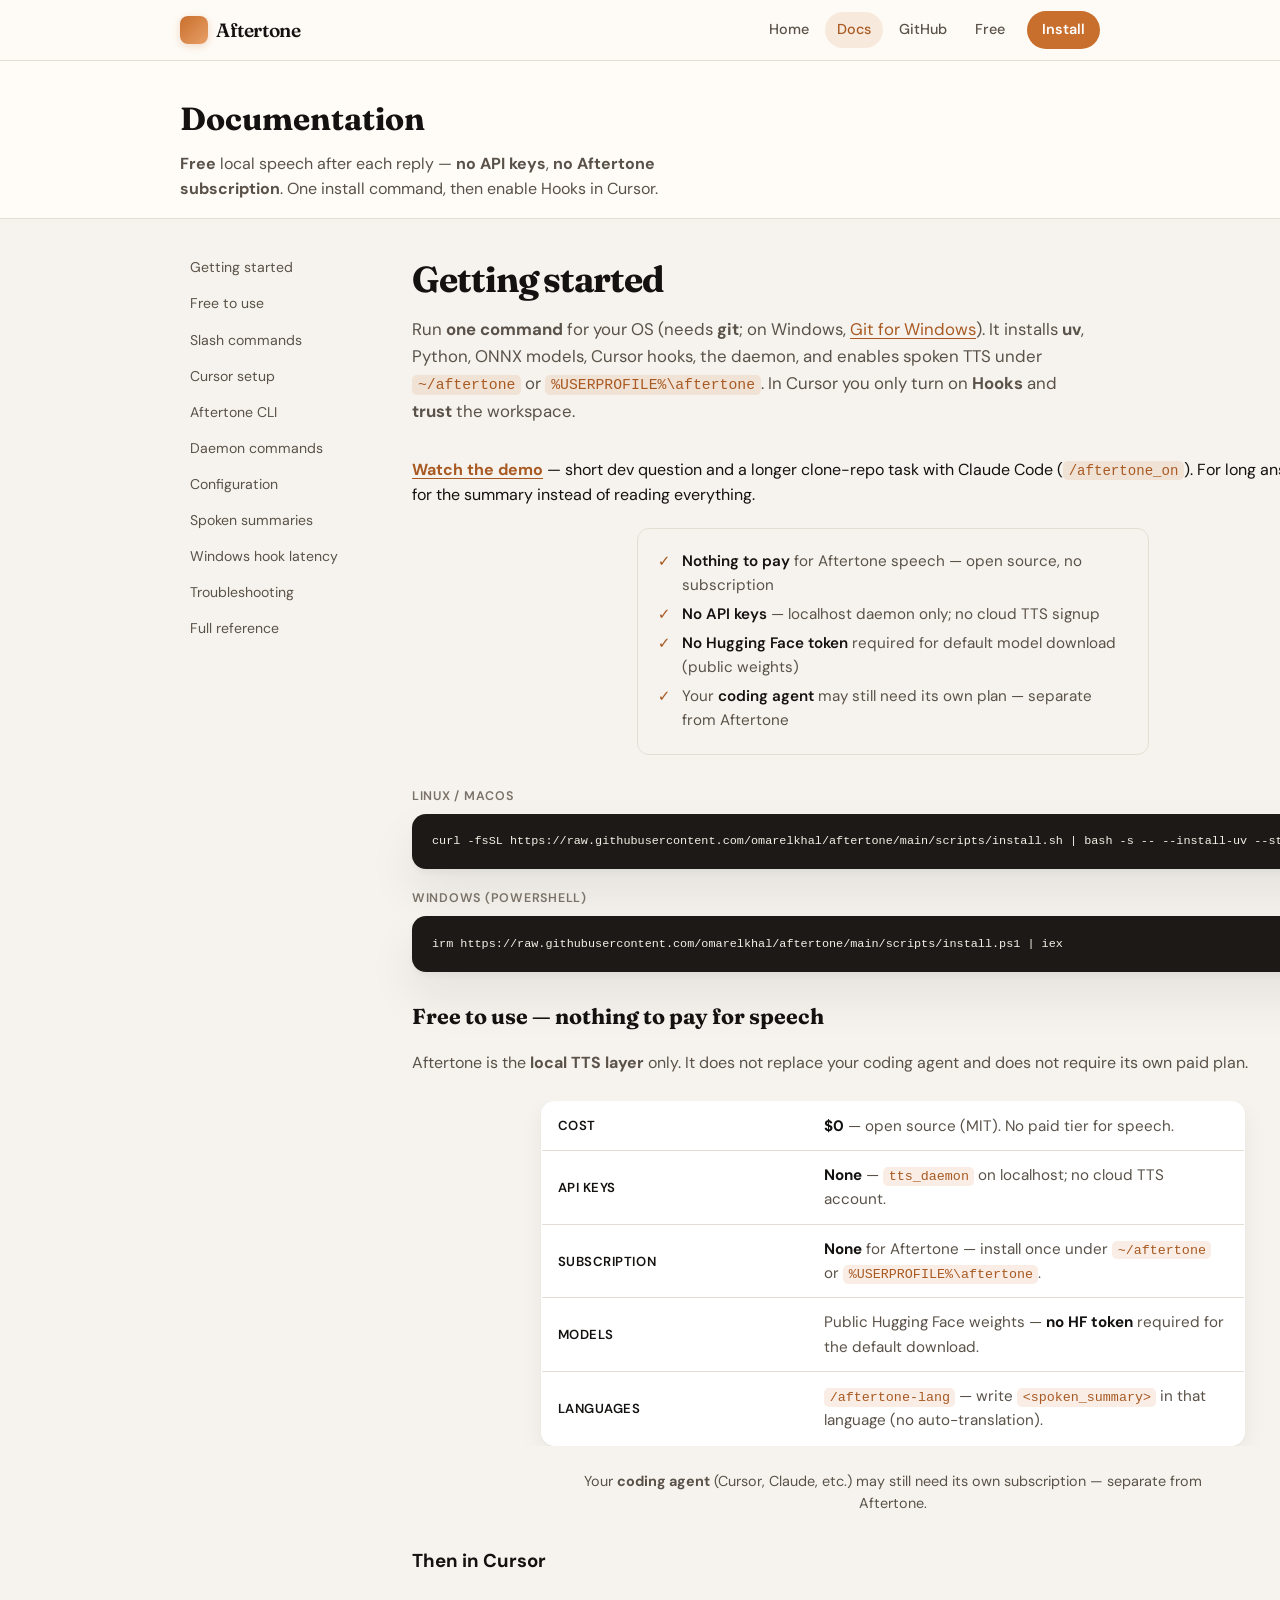
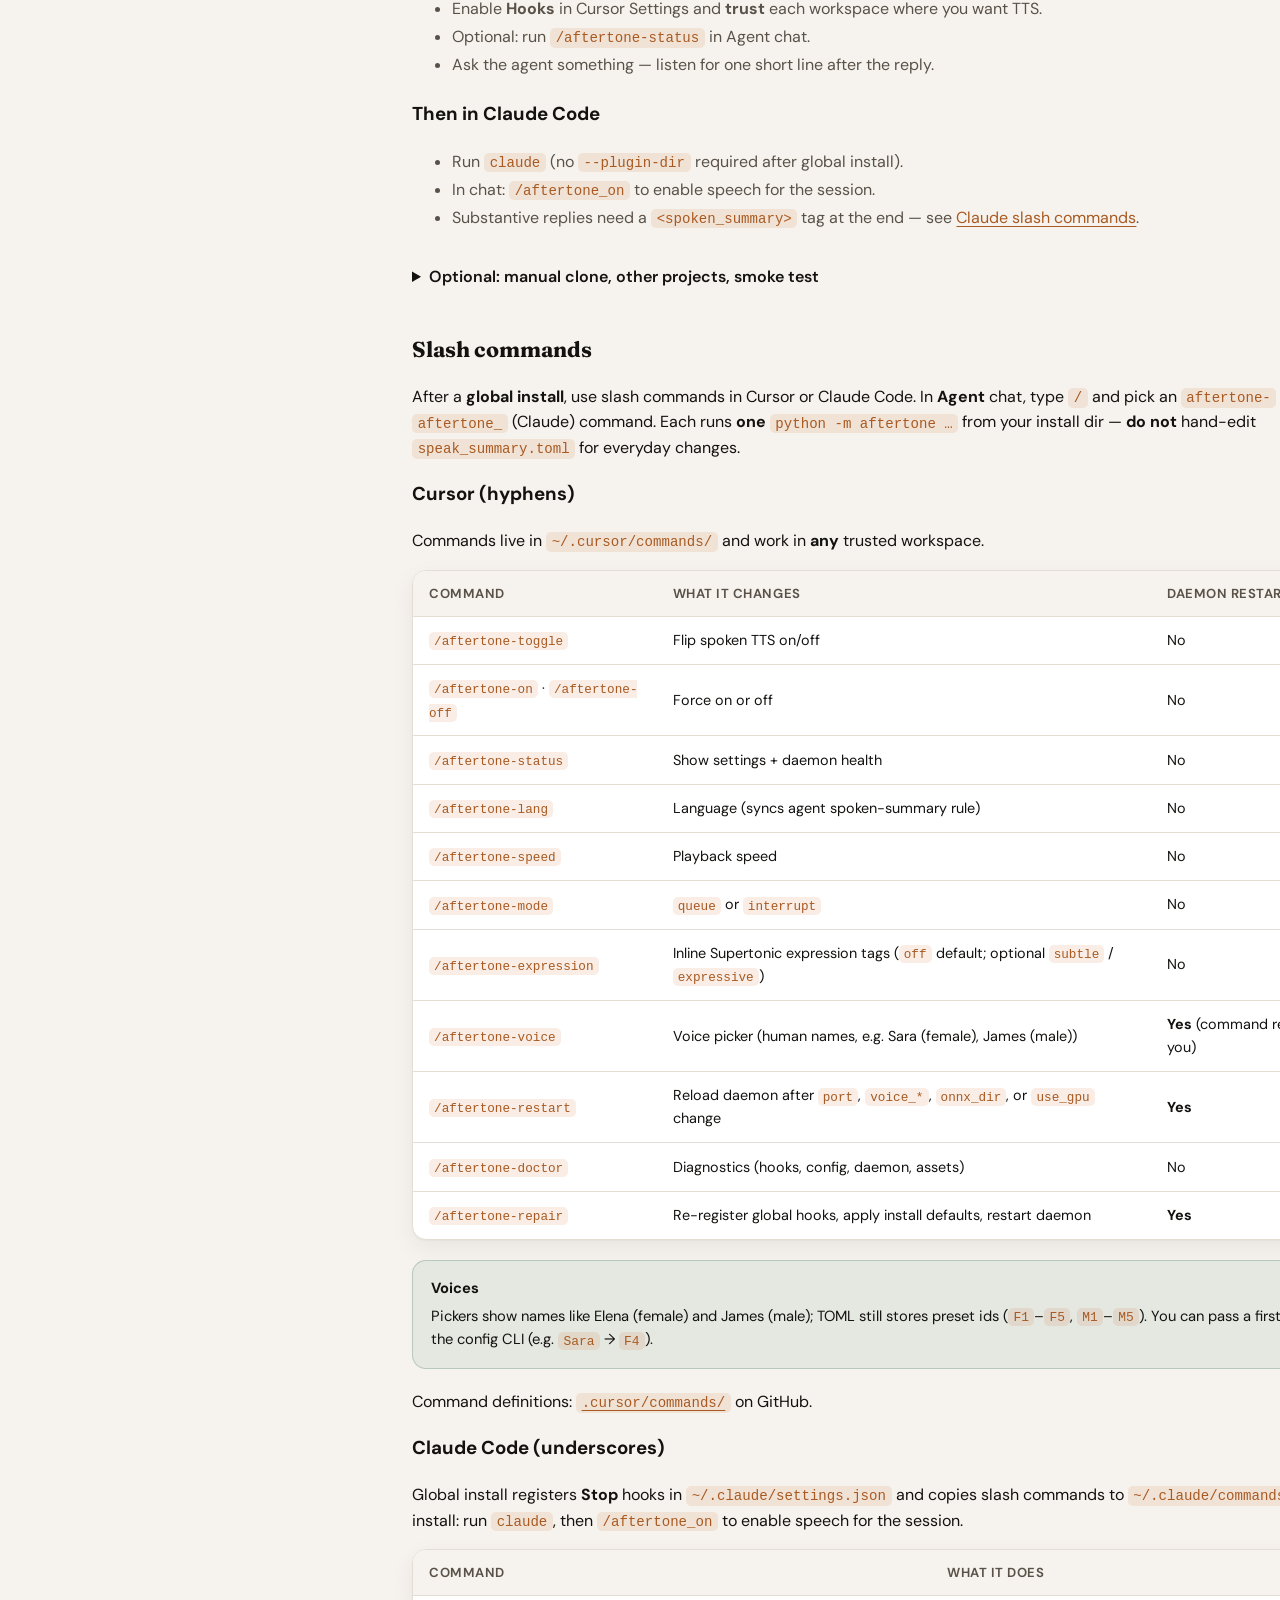
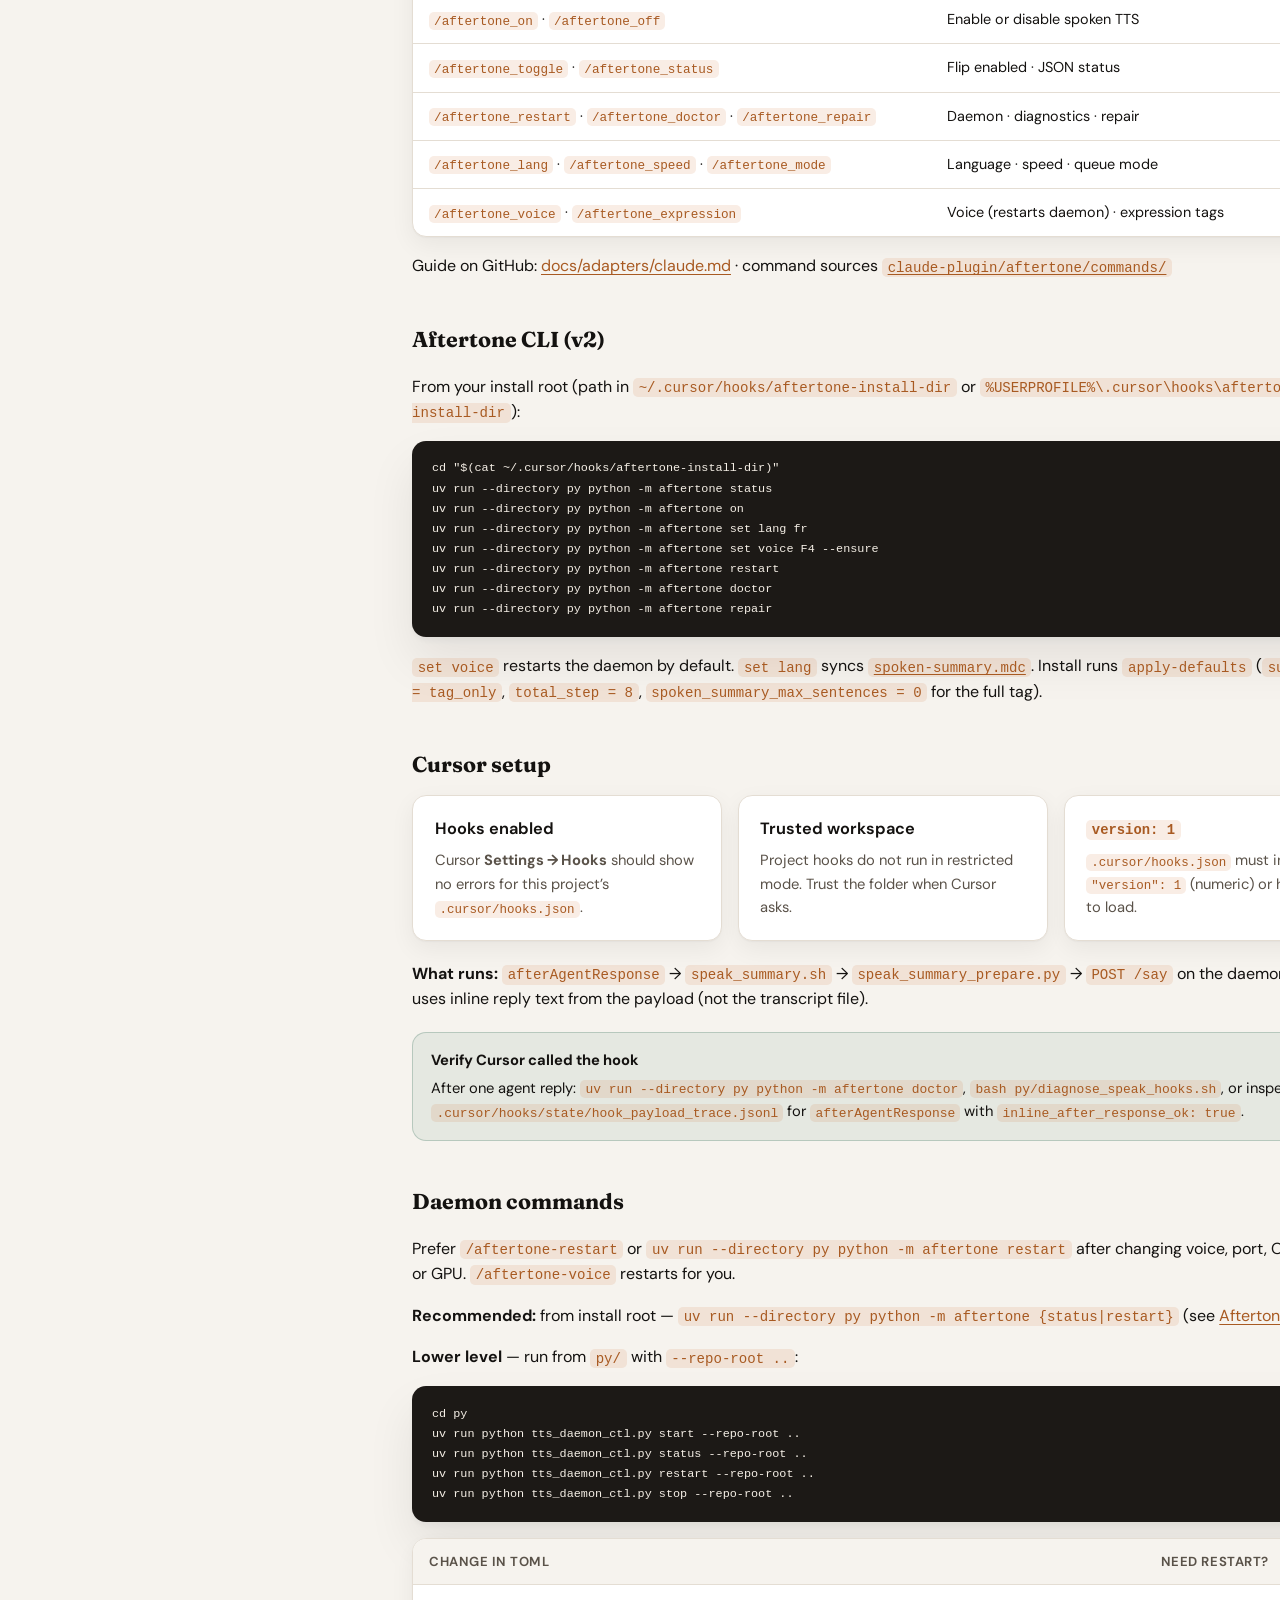
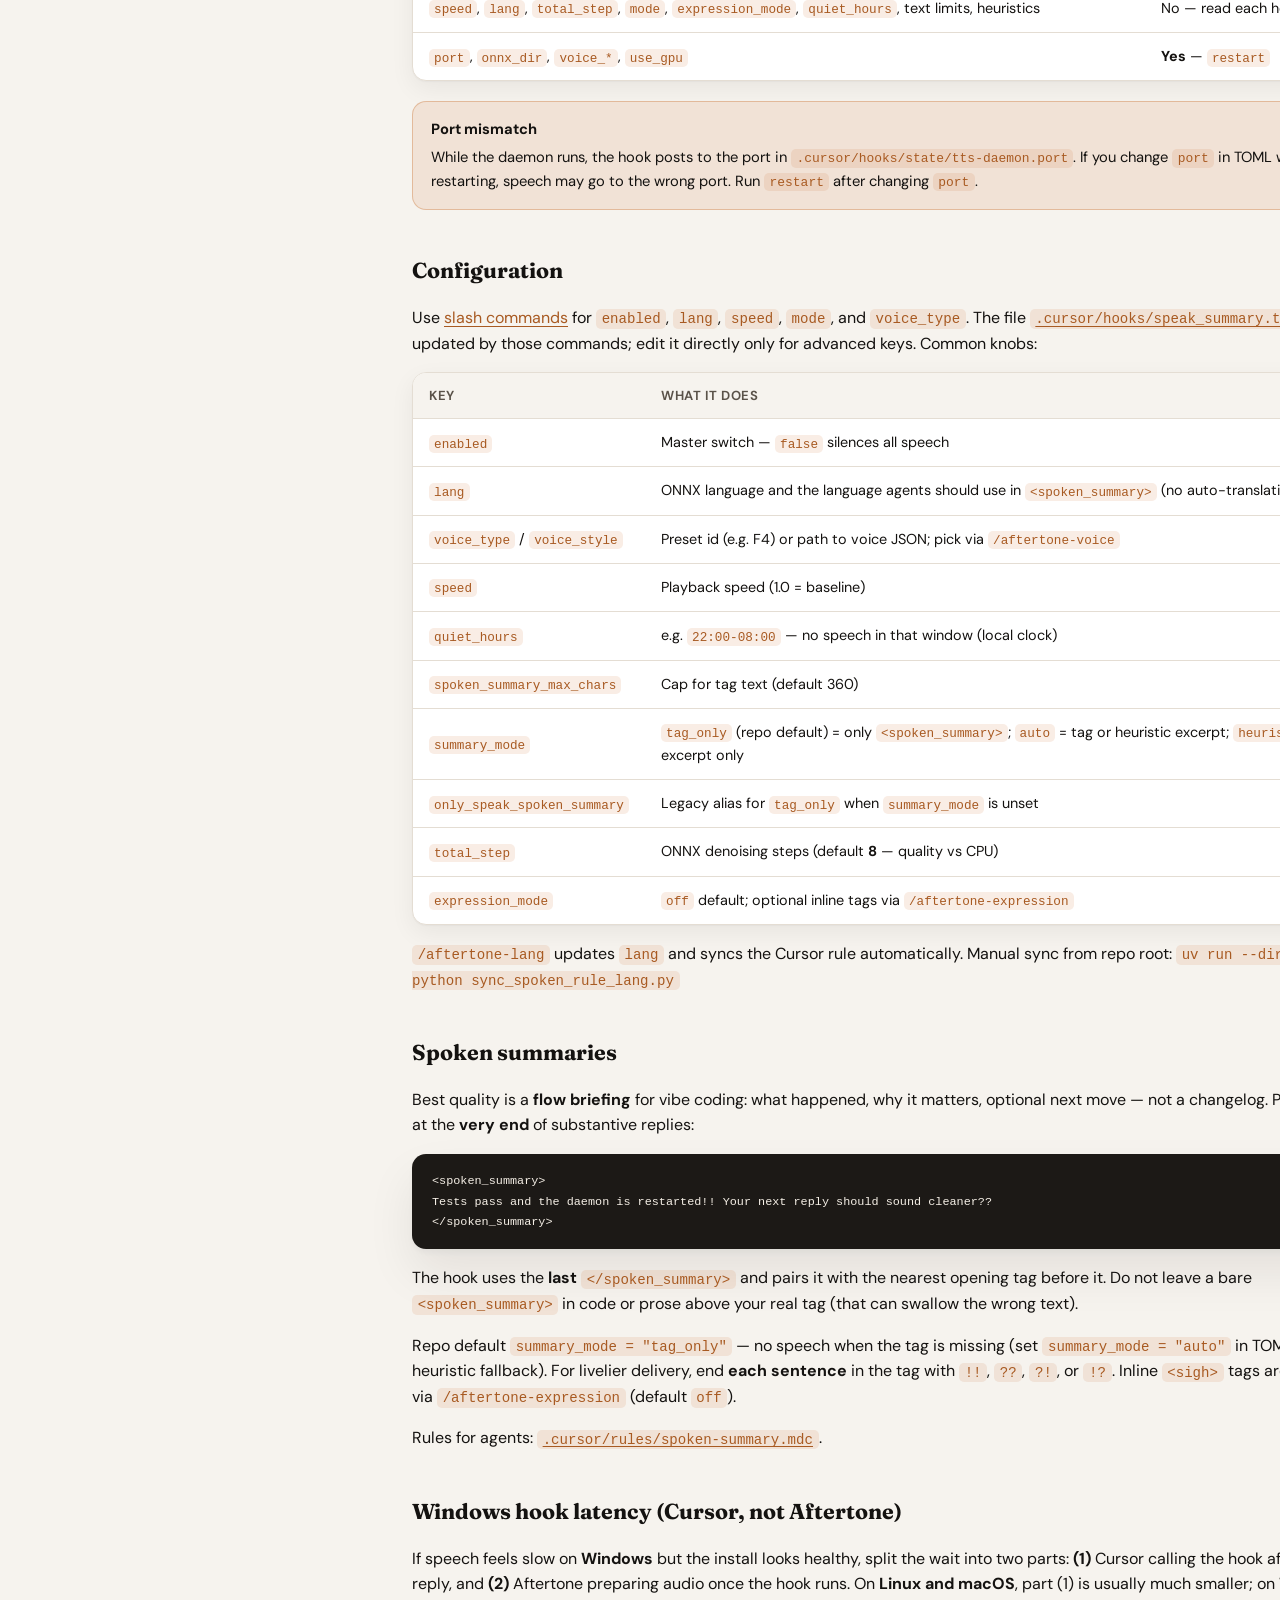
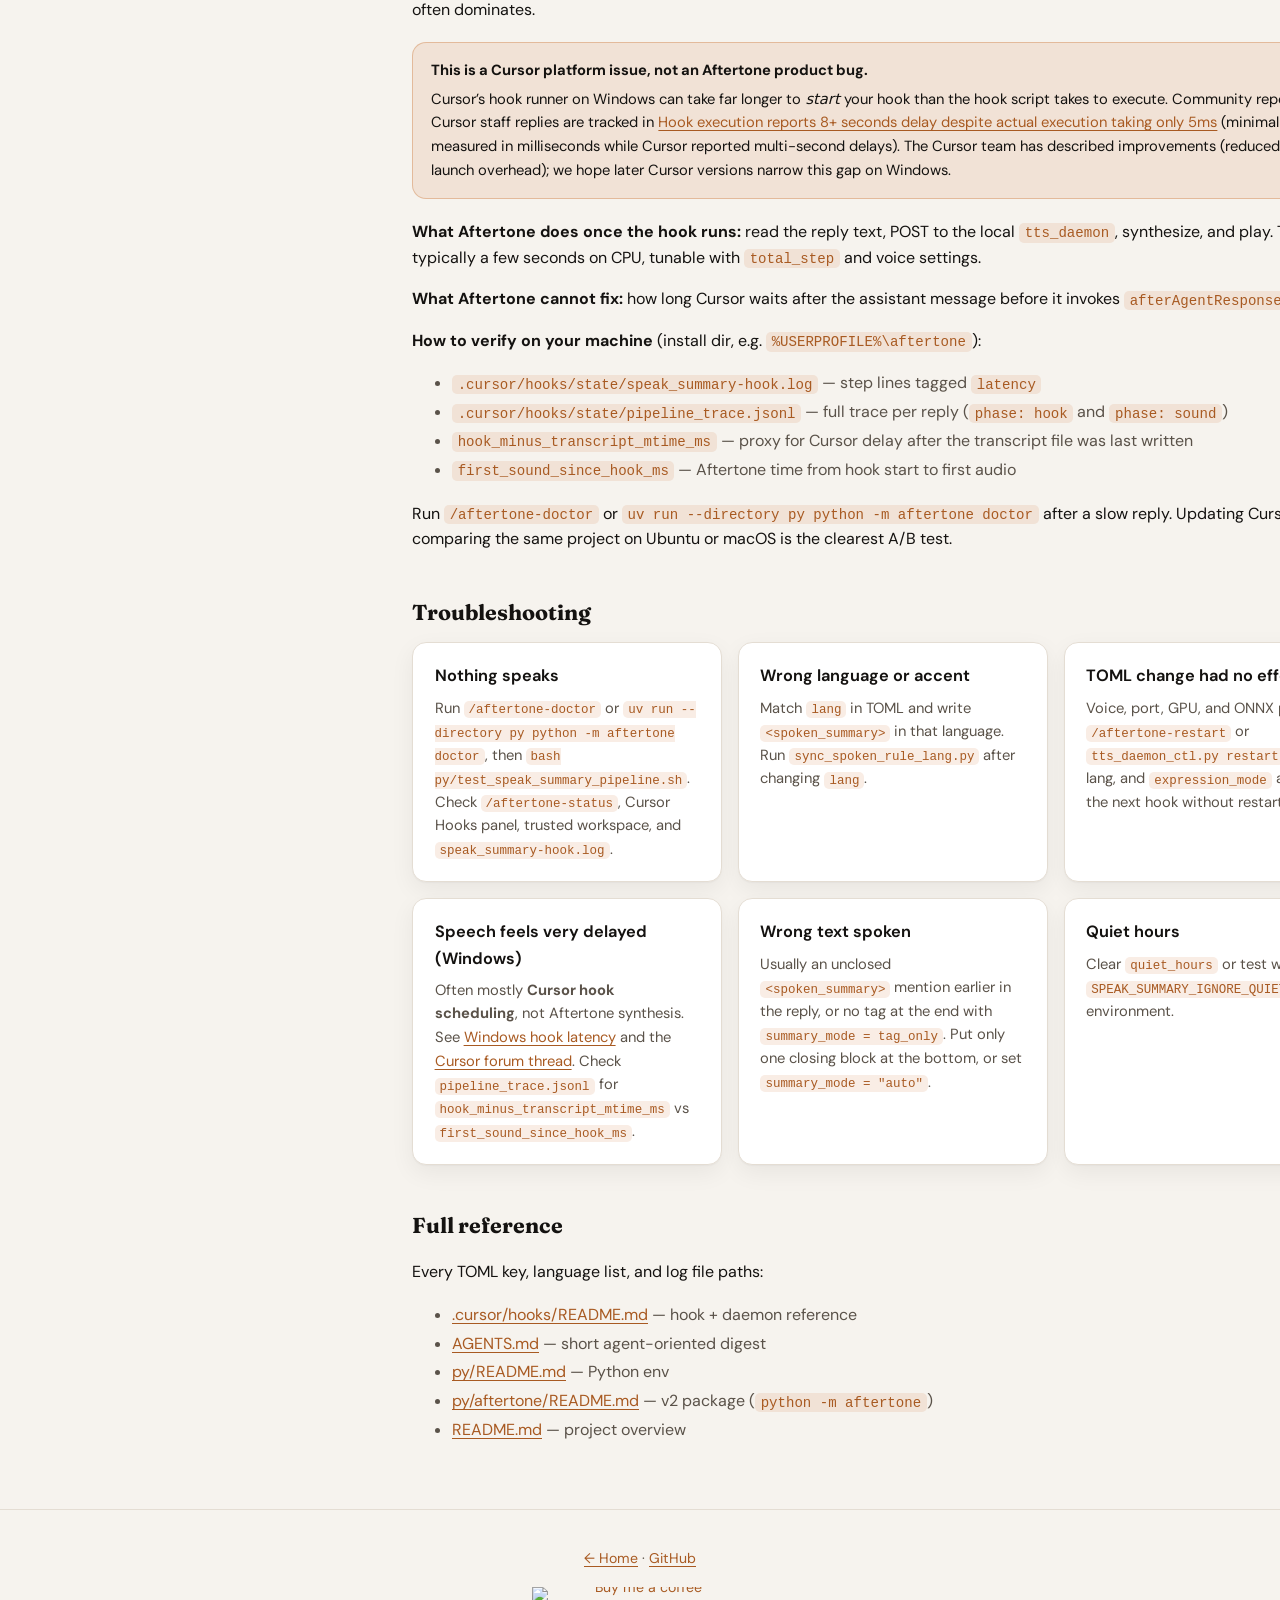
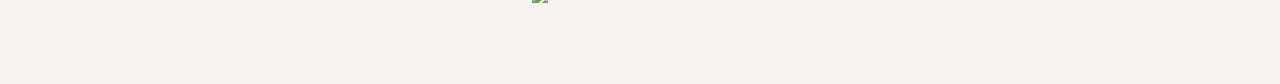
==== commit c10688a3: "docs: add demo video to site and README Ship docs/demo.mp4 on GitHub Pages with a hero demo section," ====
--- a/docs/docs.html
+++ b/docs/docs.html
@@ -3,7 +3,7 @@
 <head>
   <meta charset="utf-8" />
   <meta name="viewport" content="width=device-width, initial-scale=1" />
-  <meta name="description" content="Aftertone documentation: install, Cursor hooks, daemon control, configuration, troubleshooting, and spoken summaries." />
+  <meta name="description" content="Aftertone docs: free local TTS — no API keys or subscription. One install command, Cursor hooks, daemon control, and troubleshooting." />
   <link rel="canonical" href="https://omarelkhal.github.io/aftertone/docs.html" />
   <meta name="theme-color" content="#c96f2e" />
   <title>Docs — Aftertone</title>
@@ -23,7 +23,7 @@
         <a href="index.html">Home</a>
         <a class="is-active" href="docs.html">Docs</a>
         <a href="https://github.com/omarelkhal/aftertone">GitHub</a>
-        <a href="https://buymeacoffee.com/elkhalomar" rel="noopener noreferrer">Support</a>
+        <a href="#free-to-use">Free</a>
         <a class="nav-cta" href="#getting-started">Install</a>
       </nav>
     </div>
@@ -32,7 +32,7 @@
   <div class="page-hero">
     <div class="wrap">
       <h1>Documentation</h1>
-      <p>One install command, then open Aftertone in Cursor. Slash commands, daemon control, and troubleshooting below.</p>
+      <p><strong>Free</strong> local speech after each reply — <strong>no API keys</strong>, <strong>no Aftertone subscription</strong>. One install command, then enable Hooks in Cursor.</p>
     </div>
   </div>
 
@@ -40,11 +40,14 @@
     <aside class="docs-sidebar" aria-label="On this page">
       <nav>
         <a href="#getting-started">Getting started</a>
+        <a href="#free-to-use">Free to use</a>
         <a href="#slash-commands">Slash commands</a>
         <a href="#cursor">Cursor setup</a>
+        <a href="#cli">Aftertone CLI</a>
         <a href="#daemon">Daemon commands</a>
         <a href="#config">Configuration</a>
         <a href="#spoken-summary">Spoken summaries</a>
+        <a href="#windows-hook-latency">Windows hook latency</a>
         <a href="#troubleshooting">Troubleshooting</a>
         <a href="#reference">Full reference</a>
       </nav>
@@ -53,27 +56,81 @@
     <article class="docs-main">
       <h1 id="getting-started">Getting started</h1>
       <p class="docs-intro">
-        Run <strong>one command</strong> below (needs <strong>git</strong>). It installs <a href="https://docs.astral.sh/uv/getting-started/installation/">uv</a> if needed, clones to <code>~/aftertone</code>, downloads models, and starts the daemon. Then open that folder in Cursor. Settings: <strong>slash commands</strong> in Agent chat — not hand-edited TOML.
-      </p>
+        Run <strong>one command</strong> for your OS (needs <strong>git</strong>; on Windows, <a href="https://git-scm.com/download/win">Git for Windows</a>). It installs <strong>uv</strong>, Python, ONNX models, Cursor hooks, the daemon, and enables spoken TTS under <code>~/aftertone</code> or <code>%USERPROFILE%\aftertone</code>. In Cursor you only turn on <strong>Hooks</strong> and <strong>trust</strong> the workspace.
+      </p>
+      <p style="margin-bottom: 1.25rem;">
+        <a href="index.html#demo"><strong>Watch the demo</strong></a> — short dev question and a longer clone-repo task with Claude Code (<code>/aftertone_on</code>). For long answers, listen for the summary instead of reading everything.
+      </p>
+      <ul class="value-props" style="margin-bottom: 2rem;" aria-label="Cost and requirements for Aftertone TTS">
+        <li><strong>Nothing to pay</strong> for Aftertone speech — open source, no subscription</li>
+        <li><strong>No API keys</strong> — localhost daemon only; no cloud TTS signup</li>
+        <li><strong>No Hugging Face token</strong> required for default model download (public weights)</li>
+        <li>Your <strong>coding agent</strong> may still need its own plan — separate from Aftertone</li>
+      </ul>
 
       <div class="code-block" style="margin-bottom: 1.25rem;">
-        <div class="code-label">Install</div>
+        <div class="code-label">Linux / macOS</div>
         <pre><code>curl -fsSL https://raw.githubusercontent.com/omarelkhal/aftertone/main/scripts/install.sh | bash -s -- --install-uv --start-daemon</code></pre>
       </div>
 
+      <div class="code-block" style="margin-bottom: 1.25rem;">
+        <div class="code-label">Windows (PowerShell)</div>
+        <pre><code>irm https://raw.githubusercontent.com/omarelkhal/aftertone/main/scripts/install.ps1 | iex</code></pre>
+      </div>
+
+      <h2 id="free-to-use">Free to use — nothing to pay for speech</h2>
+      <p style="color: var(--muted); line-height: 1.65; margin-bottom: 1rem;">
+        Aftertone is the <strong>local TTS layer</strong> only. It does not replace your coding agent and does not require its own paid plan.
+      </p>
+      <div class="free-table-wrap" style="margin-bottom: 1.5rem;">
+        <table class="free-table" aria-label="Aftertone pricing and requirements">
+          <tbody>
+            <tr>
+              <th scope="row">Cost</th>
+              <td><strong>$0</strong> — open source (MIT). No paid tier for speech.</td>
+            </tr>
+            <tr>
+              <th scope="row">API keys</th>
+              <td><strong>None</strong> — <code>tts_daemon</code> on localhost; no cloud TTS account.</td>
+            </tr>
+            <tr>
+              <th scope="row">Subscription</th>
+              <td><strong>None</strong> for Aftertone — install once under <code>~/aftertone</code> or <code>%USERPROFILE%\aftertone</code>.</td>
+            </tr>
+            <tr>
+              <th scope="row">Models</th>
+              <td>Public Hugging Face weights — <strong>no HF token</strong> required for the default download.</td>
+            </tr>
+            <tr>
+              <th scope="row">Languages</th>
+              <td><code>/aftertone-lang</code> — write <code>&lt;spoken_summary&gt;</code> in that language (no auto-translation).</td>
+            </tr>
+          </tbody>
+        </table>
+      </div>
+      <p class="free-note" style="margin-bottom: 2rem;">
+        Your <strong>coding agent</strong> (Cursor, Claude, etc.) may still need its own subscription — separate from Aftertone.
+      </p>
+
       <h3>Then in Cursor</h3>
+      <ul style="color: var(--muted); line-height: 1.75; margin-bottom: 1.25rem;">
+        <li>Enable <strong>Hooks</strong> in Cursor Settings and <strong>trust</strong> each workspace where you want TTS.</li>
+        <li>Optional: run <code>/aftertone-status</code> in Agent chat.</li>
+        <li>Ask the agent something — listen for one short line after the reply.</li>
+      </ul>
+
+      <h3>Then in Claude Code</h3>
       <ul style="color: var(--muted); line-height: 1.75; margin-bottom: 2rem;">
-        <li>Open <code>~/aftertone</code> as the <strong>workspace root</strong>.</li>
-        <li>Enable <strong>Hooks</strong> and <strong>trust</strong> the workspace.</li>
-        <li>Agent chat: <code>/aftertone-status</code>, then <code>/aftertone-on</code>.</li>
-        <li>Ask the agent something — listen for one short line after the reply.</li>
+        <li>Run <code>claude</code> (no <code>--plugin-dir</code> required after global install).</li>
+        <li>In chat: <code>/aftertone_on</code> to enable speech for the session.</li>
+        <li>Substantive replies need a <code>&lt;spoken_summary&gt;</code> tag at the end — see <a href="#slash-claude">Claude slash commands</a>.</li>
       </ul>
 
       <details style="margin-bottom: 2rem;">
         <summary style="cursor: pointer; font-weight: 600;">Optional: manual clone, other projects, smoke test</summary>
         <p style="margin-top: 0.75rem; color: var(--muted);">
           Manual: <code>git clone … && bash scripts/bootstrap.sh</code> and
-          <code>tts_daemon_ctl.py start</code>.
+          <code>uv run --directory py python -m aftertone restart</code>.
           Other repo: <code>bash -s -- --into .</code>.
           Verify: <code>bash py/test_speak_summary_pipeline.sh</code>.
           <a href="https://github.com/omarelkhal/aftertone/blob/main/scripts/README.md">scripts/README.md</a>.
@@ -81,8 +138,11 @@
       </details>
 
 
-      <h2 id="slash-commands">Slash commands (Cursor)</h2>
-      <p>Open the Aftertone folder as the workspace root. In <strong>Agent</strong> chat, type <code>/</code> and pick an <code>aftertone-</code> command. The agent runs the repo scripts for you — <strong>do not</strong> hand-edit <code>speak_summary.toml</code> for everyday changes.</p>
+      <h2 id="slash-commands">Slash commands</h2>
+      <p>After a <strong>global install</strong>, use slash commands in Cursor or Claude Code. In <strong>Agent</strong> chat, type <code>/</code> and pick an <code>aftertone-</code> (Cursor) or <code>aftertone_</code> (Claude) command. Each runs <strong>one</strong> <code>python -m aftertone …</code> from your install dir — <strong>do not</strong> hand-edit <code>speak_summary.toml</code> for everyday changes.</p>
+
+      <h3 id="slash-cursor">Cursor (hyphens)</h3>
+      <p>Commands live in <code>~/.cursor/commands/</code> and work in <strong>any</strong> trusted workspace.</p>
 
       <div class="table-wrap">
         <table>
@@ -99,6 +159,8 @@
             <tr><td><code>/aftertone-expression</code></td><td>Inline Supertonic expression tags (<code>off</code> default; optional <code>subtle</code> / <code>expressive</code>)</td><td>No</td></tr>
             <tr><td><code>/aftertone-voice</code></td><td>Voice picker (human names, e.g. Sara (female), James (male))</td><td><strong>Yes</strong> (command restarts for you)</td></tr>
             <tr><td><code>/aftertone-restart</code></td><td>Reload daemon after <code>port</code>, <code>voice_*</code>, <code>onnx_dir</code>, or <code>use_gpu</code> change</td><td><strong>Yes</strong></td></tr>
+            <tr><td><code>/aftertone-doctor</code></td><td>Diagnostics (hooks, config, daemon, assets)</td><td>No</td></tr>
+            <tr><td><code>/aftertone-repair</code></td><td>Re-register global hooks, apply install defaults, restart daemon</td><td><strong>Yes</strong></td></tr>
           </tbody>
         </table>
       </div>
@@ -109,6 +171,38 @@
       </div>
 
       <p>Command definitions: <a href="https://github.com/omarelkhal/aftertone/tree/main/.cursor/commands"><code>.cursor/commands/</code></a> on GitHub.</p>
+
+      <h3 id="slash-claude">Claude Code (underscores)</h3>
+      <p>Global install registers <strong>Stop</strong> hooks in <code>~/.claude/settings.json</code> and copies slash commands to <code>~/.claude/commands/</code>. After install: run <code>claude</code>, then <code>/aftertone_on</code> to enable speech for the session.</p>
+      <div class="table-wrap">
+        <table>
+          <thead>
+            <tr><th>Command</th><th>What it does</th><th>Instant?</th></tr>
+          </thead>
+          <tbody>
+            <tr><td><code>/aftertone_on</code> · <code>/aftertone_off</code></td><td>Enable or disable spoken TTS</td><td>Yes</td></tr>
+            <tr><td><code>/aftertone_toggle</code> · <code>/aftertone_status</code></td><td>Flip enabled · JSON status</td><td>Yes</td></tr>
+            <tr><td><code>/aftertone_restart</code> · <code>/aftertone_doctor</code> · <code>/aftertone_repair</code></td><td>Daemon · diagnostics · repair</td><td>Yes</td></tr>
+            <tr><td><code>/aftertone_lang</code> · <code>/aftertone_speed</code> · <code>/aftertone_mode</code></td><td>Language · speed · queue mode</td><td>Picker</td></tr>
+            <tr><td><code>/aftertone_voice</code> · <code>/aftertone_expression</code></td><td>Voice (restarts daemon) · expression tags</td><td>Picker</td></tr>
+          </tbody>
+        </table>
+      </div>
+      <p>Guide on GitHub: <a href="https://github.com/omarelkhal/aftertone/blob/main/docs/adapters/claude.md">docs/adapters/claude.md</a> · command sources <a href="https://github.com/omarelkhal/aftertone/tree/main/claude-plugin/aftertone/commands"><code>claude-plugin/aftertone/commands/</code></a></p>
+
+      <h2 id="cli">Aftertone CLI (v2)</h2>
+      <p>From your install root (path in <code>~/.cursor/hooks/aftertone-install-dir</code> or <code>%USERPROFILE%\.cursor\hooks\aftertone-install-dir</code>):</p>
+      <div class="code-block">
+        <pre><code>cd "$(cat ~/.cursor/hooks/aftertone-install-dir)"
+uv run --directory py python -m aftertone status
+uv run --directory py python -m aftertone on
+uv run --directory py python -m aftertone set lang fr
+uv run --directory py python -m aftertone set voice F4 --ensure
+uv run --directory py python -m aftertone restart
+uv run --directory py python -m aftertone doctor
+uv run --directory py python -m aftertone repair</code></pre>
+      </div>
+      <p><code>set voice</code> restarts the daemon by default. <code>set lang</code> syncs <a href="https://github.com/omarelkhal/aftertone/blob/main/.cursor/rules/spoken-summary.mdc"><code>spoken-summary.mdc</code></a>. Install runs <code>apply-defaults</code> (<code>summary_mode = tag_only</code>, <code>total_step = 8</code>, <code>spoken_summary_max_sentences = 0</code> for the full tag).</p>
 
       <h2 id="cursor">Cursor setup</h2>
       <div class="cards" style="margin-bottom: 1.25rem;">
@@ -130,12 +224,13 @@
 
       <div class="callout callout-tip">
         <strong>Verify Cursor called the hook</strong>
-        After one agent reply: <code>bash py/diagnose_speak_hooks.sh</code> or inspect <code>.cursor/hooks/state/hook_payload_trace.jsonl</code> for <code>afterAgentResponse</code> with <code>inline_after_response_ok: true</code>.
+        After one agent reply: <code>uv run --directory py python -m aftertone doctor</code>, <code>bash py/diagnose_speak_hooks.sh</code>, or inspect <code>.cursor/hooks/state/hook_payload_trace.jsonl</code> for <code>afterAgentResponse</code> with <code>inline_after_response_ok: true</code>.
       </div>
 
       <h2 id="daemon">Daemon commands</h2>
-      <p>In Agent chat, <code>/aftertone-restart</code> runs the same reload as the CLI below (use after changing voice, port, ONNX path, or GPU). <code>/aftertone-voice</code> also restarts for you.</p>
-      <p>Run from <code>py/</code> with <code>--repo-root ..</code> (one level up to the repo root):</p>
+      <p>Prefer <code>/aftertone-restart</code> or <code>uv run --directory py python -m aftertone restart</code> after changing voice, port, ONNX path, or GPU. <code>/aftertone-voice</code> restarts for you.</p>
+      <p><strong>Recommended:</strong> from install root — <code>uv run --directory py python -m aftertone {status|restart}</code> (see <a href="#cli">Aftertone CLI</a>).</p>
+      <p><strong>Lower level</strong> — run from <code>py/</code> with <code>--repo-root ..</code>:</p>
       <div class="code-block">
         <pre><code>cd py
 uv run python tts_daemon_ctl.py start --repo-root ..
@@ -176,7 +271,8 @@
             <tr><td><code>speed</code></td><td>Playback speed (1.0 = baseline)</td></tr>
             <tr><td><code>quiet_hours</code></td><td>e.g. <code>22:00-08:00</code> — no speech in that window (local clock)</td></tr>
             <tr><td><code>spoken_summary_max_chars</code></td><td>Cap for tag text (default 360)</td></tr>
-            <tr><td><code>only_speak_spoken_summary</code></td><td><code>true</code> (repo default) = only the tag is spoken</td></tr>
+            <tr><td><code>summary_mode</code></td><td><code>tag_only</code> (repo default) = only <code>&lt;spoken_summary&gt;</code>; <code>auto</code> = tag or heuristic excerpt; <code>heuristic</code> = excerpt only</td></tr>
+            <tr><td><code>only_speak_spoken_summary</code></td><td>Legacy alias for <code>tag_only</code> when <code>summary_mode</code> is unset</td></tr>
             <tr><td><code>total_step</code></td><td>ONNX denoising steps (default <strong>8</strong> — quality vs CPU)</td></tr>
             <tr><td><code>expression_mode</code></td><td><code>off</code> default; optional inline tags via <code>/aftertone-expression</code></td></tr>
           </tbody>
@@ -191,14 +287,39 @@
 Tests pass and the daemon is restarted!! Your next reply should sound cleaner??
 &lt;/spoken_summary&gt;</code></pre>
       <p>The hook uses the <strong>last</strong> <code>&lt;/spoken_summary&gt;</code> and pairs it with the nearest opening tag before it. Do not leave a bare <code>&lt;spoken_summary&gt;</code> in code or prose above your real tag (that can swallow the wrong text).</p>
-      <p>Repo default <code>only_speak_spoken_summary = true</code> — no heuristic fallback when the tag is missing. For livelier delivery, end <strong>each sentence</strong> in the tag with <code>!!</code>, <code>??</code>, <code>?!</code>, or <code>!?</code>. Inline <code>&lt;sigh&gt;</code> tags are optional via <code>/aftertone-expression</code> (default <code>off</code>).</p>
+      <p>Repo default <code>summary_mode = "tag_only"</code> — no speech when the tag is missing (set <code>summary_mode = "auto"</code> in TOML for heuristic fallback). For livelier delivery, end <strong>each sentence</strong> in the tag with <code>!!</code>, <code>??</code>, <code>?!</code>, or <code>!?</code>. Inline <code>&lt;sigh&gt;</code> tags are optional via <code>/aftertone-expression</code> (default <code>off</code>).</p>
       <p>Rules for agents: <a href="https://github.com/omarelkhal/aftertone/blob/main/.cursor/rules/spoken-summary.mdc"><code>.cursor/rules/spoken-summary.mdc</code></a>.</p>
+
+      <h2 id="windows-hook-latency">Windows hook latency (Cursor, not Aftertone)</h2>
+      <p>
+        If speech feels slow on <strong>Windows</strong> but the install looks healthy, split the wait into two parts:
+        <strong>(1)</strong> Cursor calling the hook after the reply, and <strong>(2)</strong> Aftertone preparing audio once the hook runs.
+        On <strong>Linux and macOS</strong>, part (1) is usually much smaller; on Windows it often dominates.
+      </p>
+      <div class="callout callout-warn">
+        <strong>This is a Cursor platform issue, not an Aftertone product bug.</strong>
+        Cursor’s hook runner on Windows can take far longer to <em>start</em> your hook than the hook script takes to execute.
+        Community reports and Cursor staff replies are tracked in
+        <a href="https://forum.cursor.com/t/hook-execution-reports-8-seconds-delay-despite-actual-execution-taking-only-5ms/147584" rel="noopener noreferrer">Hook execution reports 8+ seconds delay despite actual execution taking only 5ms</a>
+        (minimal hooks measured in milliseconds while Cursor reported multi-second delays).
+        The Cursor team has described improvements (reduced shell launch overhead); we hope later Cursor versions narrow this gap on Windows.
+      </div>
+      <p><strong>What Aftertone does once the hook runs:</strong> read the reply text, POST to the local <code>tts_daemon</code>, synthesize, and play. That path is typically a few seconds on CPU, tunable with <code>total_step</code> and voice settings.</p>
+      <p><strong>What Aftertone cannot fix:</strong> how long Cursor waits after the assistant message before it invokes <code>afterAgentResponse</code>.</p>
+      <p><strong>How to verify on your machine</strong> (install dir, e.g. <code>%USERPROFILE%\aftertone</code>):</p>
+      <ul style="color: var(--muted); line-height: 1.8;">
+        <li><code>.cursor/hooks/state/speak_summary-hook.log</code> — step lines tagged <code>latency</code></li>
+        <li><code>.cursor/hooks/state/pipeline_trace.jsonl</code> — full trace per reply (<code>phase: hook</code> and <code>phase: sound</code>)</li>
+        <li><code>hook_minus_transcript_mtime_ms</code> — proxy for Cursor delay after the transcript file was last written</li>
+        <li><code>first_sound_since_hook_ms</code> — Aftertone time from hook start to first audio</li>
+      </ul>
+      <p>Run <code>/aftertone-doctor</code> or <code>uv run --directory py python -m aftertone doctor</code> after a slow reply. Updating Cursor may help; comparing the same project on Ubuntu or macOS is the clearest A/B test.</p>
 
       <h2 id="troubleshooting">Troubleshooting</h2>
       <div class="cards">
         <article class="card">
           <h3>Nothing speaks</h3>
-          <p>Run <code>bash py/test_speak_summary_pipeline.sh</code>. Check daemon <code>status</code>, Cursor Hooks panel, trusted workspace, and <code>tail .cursor/hooks/state/speak_summary-hook.log</code>.</p>
+          <p>Run <code>/aftertone-doctor</code> or <code>uv run --directory py python -m aftertone doctor</code>, then <code>bash py/test_speak_summary_pipeline.sh</code>. Check <code>/aftertone-status</code>, Cursor Hooks panel, trusted workspace, and <code>speak_summary-hook.log</code>.</p>
         </article>
         <article class="card">
           <h3>Wrong language or accent</h3>
@@ -209,8 +330,12 @@
           <p>Voice, port, GPU, and ONNX path need <code>/aftertone-restart</code> or <code>tts_daemon_ctl.py restart</code>. Speed, lang, and <code>expression_mode</code> apply on the next hook without restart.</p>
         </article>
         <article class="card">
+          <h3>Speech feels very delayed (Windows)</h3>
+          <p>Often mostly <strong>Cursor hook scheduling</strong>, not Aftertone synthesis. See <a href="#windows-hook-latency">Windows hook latency</a> and the <a href="https://forum.cursor.com/t/hook-execution-reports-8-seconds-delay-despite-actual-execution-taking-only-5ms/147584" rel="noopener noreferrer">Cursor forum thread</a>. Check <code>pipeline_trace.jsonl</code> for <code>hook_minus_transcript_mtime_ms</code> vs <code>first_sound_since_hook_ms</code>.</p>
+        </article>
+        <article class="card">
           <h3>Wrong text spoken</h3>
-          <p>Usually an unclosed <code>&lt;spoken_summary&gt;</code> mention earlier in the reply, or no tag at the end. Put only one closing block at the bottom; check <code>only_speak_spoken_summary</code>.</p>
+          <p>Usually an unclosed <code>&lt;spoken_summary&gt;</code> mention earlier in the reply, or no tag at the end with <code>summary_mode = tag_only</code>. Put only one closing block at the bottom, or set <code>summary_mode = "auto"</code>.</p>
         </article>
         <article class="card">
           <h3>Quiet hours</h3>
@@ -223,7 +348,8 @@
       <ul style="color: var(--muted); line-height: 1.8;">
         <li><a href="https://github.com/omarelkhal/aftertone/blob/main/.cursor/hooks/README.md">.cursor/hooks/README.md</a> — hook + daemon reference</li>
         <li><a href="https://github.com/omarelkhal/aftertone/blob/main/AGENTS.md">AGENTS.md</a> — short agent-oriented digest</li>
-        <li><a href="https://github.com/omarelkhal/aftertone/blob/main/py/README.md">py/README.md</a> — Python env and CLI</li>
+        <li><a href="https://github.com/omarelkhal/aftertone/blob/main/py/README.md">py/README.md</a> — Python env</li>
+        <li><a href="https://github.com/omarelkhal/aftertone/blob/main/py/aftertone/README.md">py/aftertone/README.md</a> — v2 package (<code>python -m aftertone</code>)</li>
         <li><a href="https://github.com/omarelkhal/aftertone/blob/main/README.md">README.md</a> — project overview</li>
       </ul>
     </article>
@@ -231,7 +357,12 @@
 
   <footer class="site-footer">
     <div class="wrap">
-      <p><a href="index.html">← Home</a> · <a href="https://github.com/omarelkhal/aftertone">GitHub</a> · <a href="https://buymeacoffee.com/elkhalomar" rel="noopener noreferrer">Support</a></p>
+      <p><a href="index.html">← Home</a> · <a href="https://github.com/omarelkhal/aftertone">GitHub</a></p>
+      <p class="footer-bmc">
+        <a class="bmc-btn" href="https://buymeacoffee.com/elkhalomar" rel="noopener noreferrer" target="_blank">
+          <img src="https://cdn.buymeacoffee.com/buttons/v2/default-yellow.png" alt="Buy me a coffee" width="217" height="60" loading="lazy" />
+        </a>
+      </p>
     </div>
   </footer>
 </body>
--- a/docs/styles.css
+++ b/docs/styles.css
@@ -193,6 +193,112 @@
   text-align: center;
 }
 
+.value-props {
+  list-style: none;
+  margin: 0 auto 1.5rem;
+  padding: 1rem 1.25rem;
+  max-width: 32rem;
+  text-align: left;
+  background: var(--surface);
+  border: 1px solid var(--border);
+  border-radius: 12px;
+  font-size: 0.95rem;
+  line-height: 1.55;
+  color: var(--muted);
+}
+
+.value-props li {
+  margin: 0.35rem 0;
+  padding-left: 1.5rem;
+  position: relative;
+}
+
+.value-props li::before {
+  content: "✓";
+  position: absolute;
+  left: 0;
+  color: var(--accent-hover);
+  font-weight: 700;
+}
+
+.value-props strong {
+  color: var(--fg);
+  font-weight: 600;
+}
+
+.free-section {
+  padding: 3rem 0;
+  background: linear-gradient(180deg, var(--accent-soft) 0%, transparent 100%);
+  border-block: 1px solid var(--border);
+}
+
+.free-section .section-head {
+  text-align: center;
+  margin-inline: auto;
+}
+
+.free-section .section-head h2 {
+  max-width: none;
+}
+
+.free-section .section-head p {
+  margin-inline: auto;
+}
+
+.free-table-wrap {
+  overflow-x: auto;
+  margin-top: 1.5rem;
+}
+
+.free-table {
+  width: 100%;
+  max-width: 44rem;
+  margin: 0 auto;
+  border-collapse: collapse;
+  font-size: 0.95rem;
+  background: var(--card);
+  border: 1px solid var(--border);
+  border-radius: var(--radius);
+  box-shadow: var(--shadow);
+  overflow: hidden;
+}
+
+.free-table th,
+.free-table td {
+  padding: 0.75rem 1rem;
+  text-align: left;
+  border-bottom: 1px solid var(--border);
+}
+
+.free-table tr:last-child th,
+.free-table tr:last-child td {
+  border-bottom: none;
+}
+
+.free-table th {
+  width: 38%;
+  font-weight: 600;
+  color: var(--fg);
+  background: var(--surface);
+}
+
+.free-table td {
+  color: var(--muted);
+}
+
+.free-table td strong {
+  color: var(--fg);
+}
+
+.free-note {
+  max-width: 40rem;
+  margin: 1.25rem auto 0;
+  font-size: 0.9rem;
+  color: var(--muted);
+  text-align: center;
+  line-height: 1.55;
+}
+
 .hero-badge {
   display: inline-flex;
   align-items: center;
@@ -237,8 +343,33 @@
   display: flex;
   gap: 0.75rem;
   justify-content: center;
+  align-items: center;
   flex-wrap: wrap;
   margin-bottom: 2.5rem;
+}
+
+.bmc-btn {
+  display: inline-flex;
+  line-height: 0;
+  text-decoration: none;
+  border-radius: 10px;
+  transition: transform 0.15s ease, filter 0.15s ease;
+}
+
+.bmc-btn:hover {
+  transform: translateY(-1px);
+  filter: brightness(1.03);
+}
+
+.bmc-btn img {
+  display: block;
+  height: 60px;
+  width: auto;
+}
+
+.footer-bmc {
+  margin-top: 1.25rem;
+  text-align: center;
 }
 
 .btn {
@@ -692,3 +823,53 @@
   color: var(--muted);
   max-width: 36rem;
 }
+
+/* Demo video */
+.demo-section {
+  margin: 2.5rem 0 0;
+  padding: 0;
+}
+
+.demo-section .section-head {
+  text-align: center;
+  margin-bottom: 1.25rem;
+}
+
+.demo-section .section-head h2 {
+  font-family: var(--font-display);
+  font-size: clamp(1.35rem, 3vw, 1.75rem);
+  margin: 0 0 0.5rem;
+}
+
+.demo-section .section-head p {
+  margin: 0 auto;
+  color: var(--muted);
+  max-width: 32rem;
+  font-size: 0.98rem;
+}
+
+.demo-video-wrap {
+  border-radius: var(--radius);
+  overflow: hidden;
+  box-shadow: var(--shadow-lg);
+  border: 1px solid var(--border-strong);
+  background: var(--code-bg);
+}
+
+.demo-video-wrap video {
+  display: block;
+  width: 100%;
+  height: auto;
+  vertical-align: middle;
+}
+
+.demo-caption {
+  margin: 0.85rem 0 0;
+  text-align: center;
+  font-size: 0.9rem;
+  color: var(--muted-soft);
+}
+
+.demo-caption strong {
+  color: var(--fg);
+}
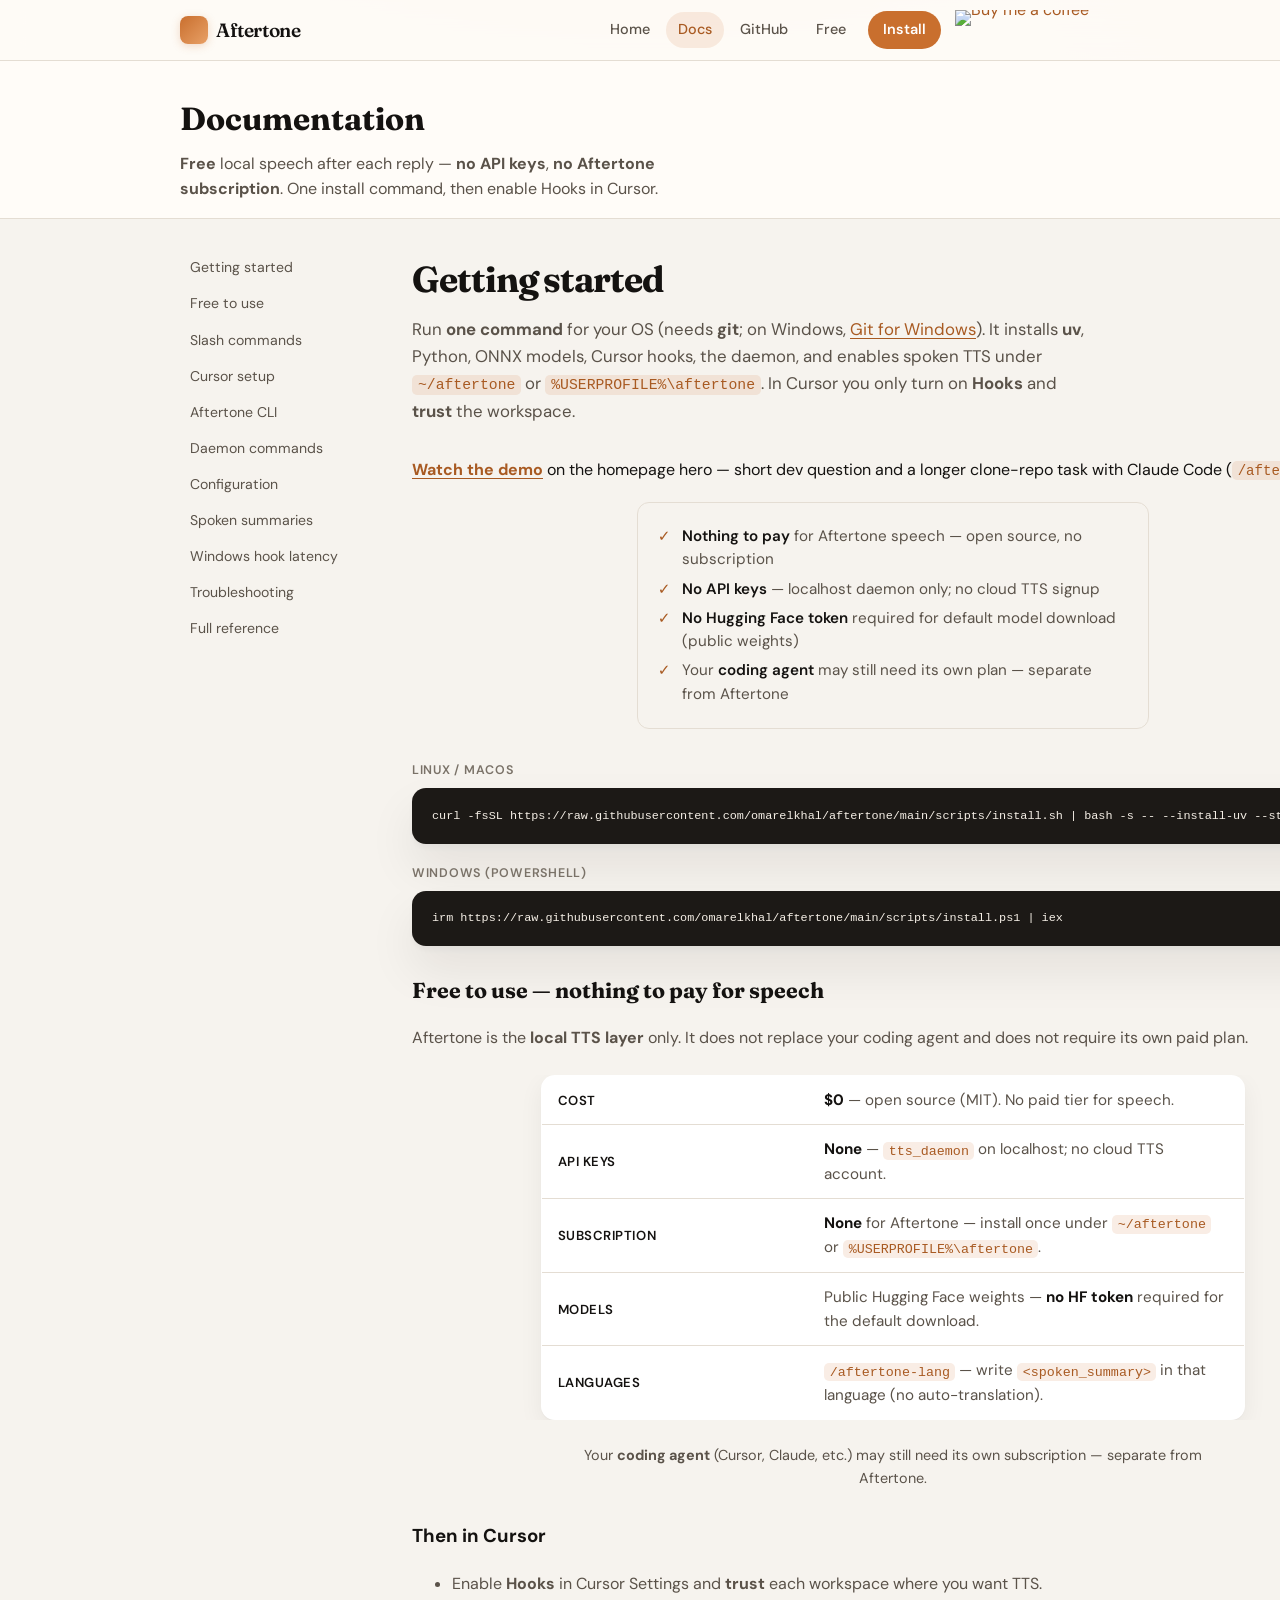
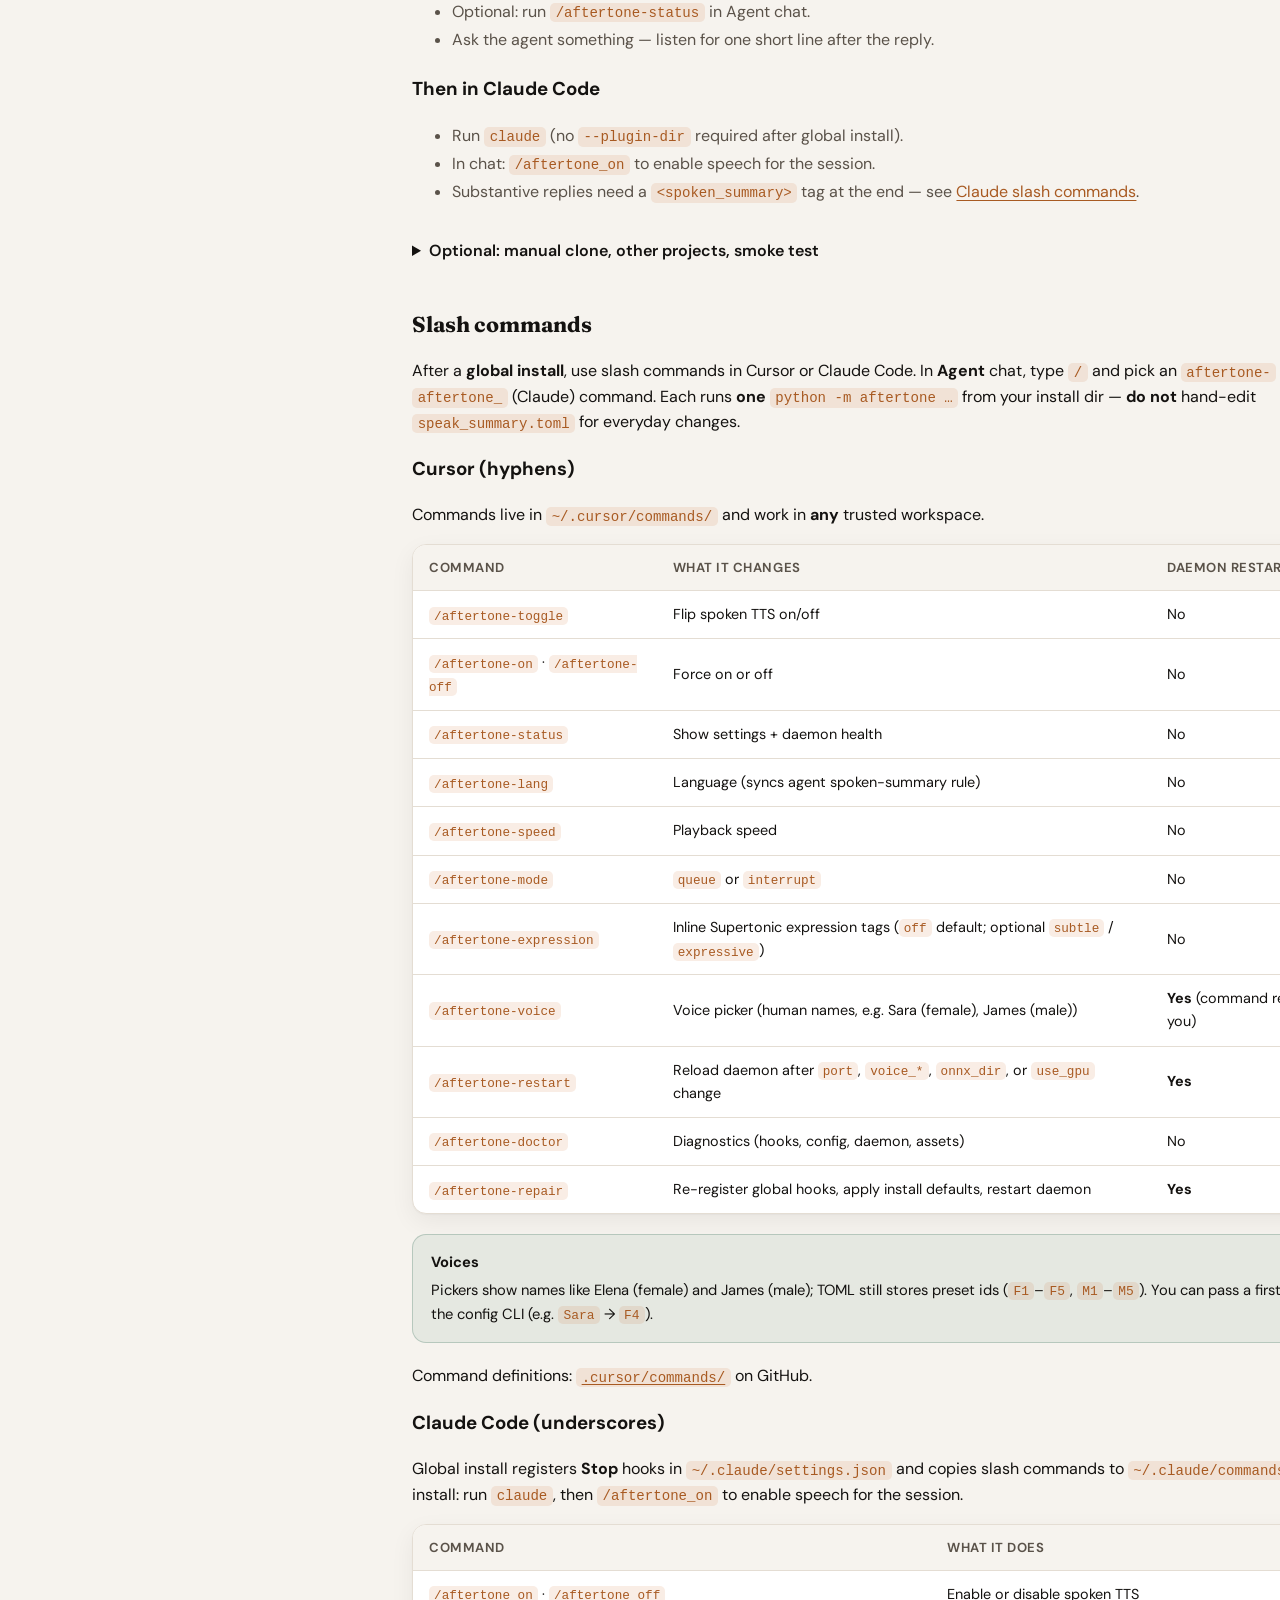
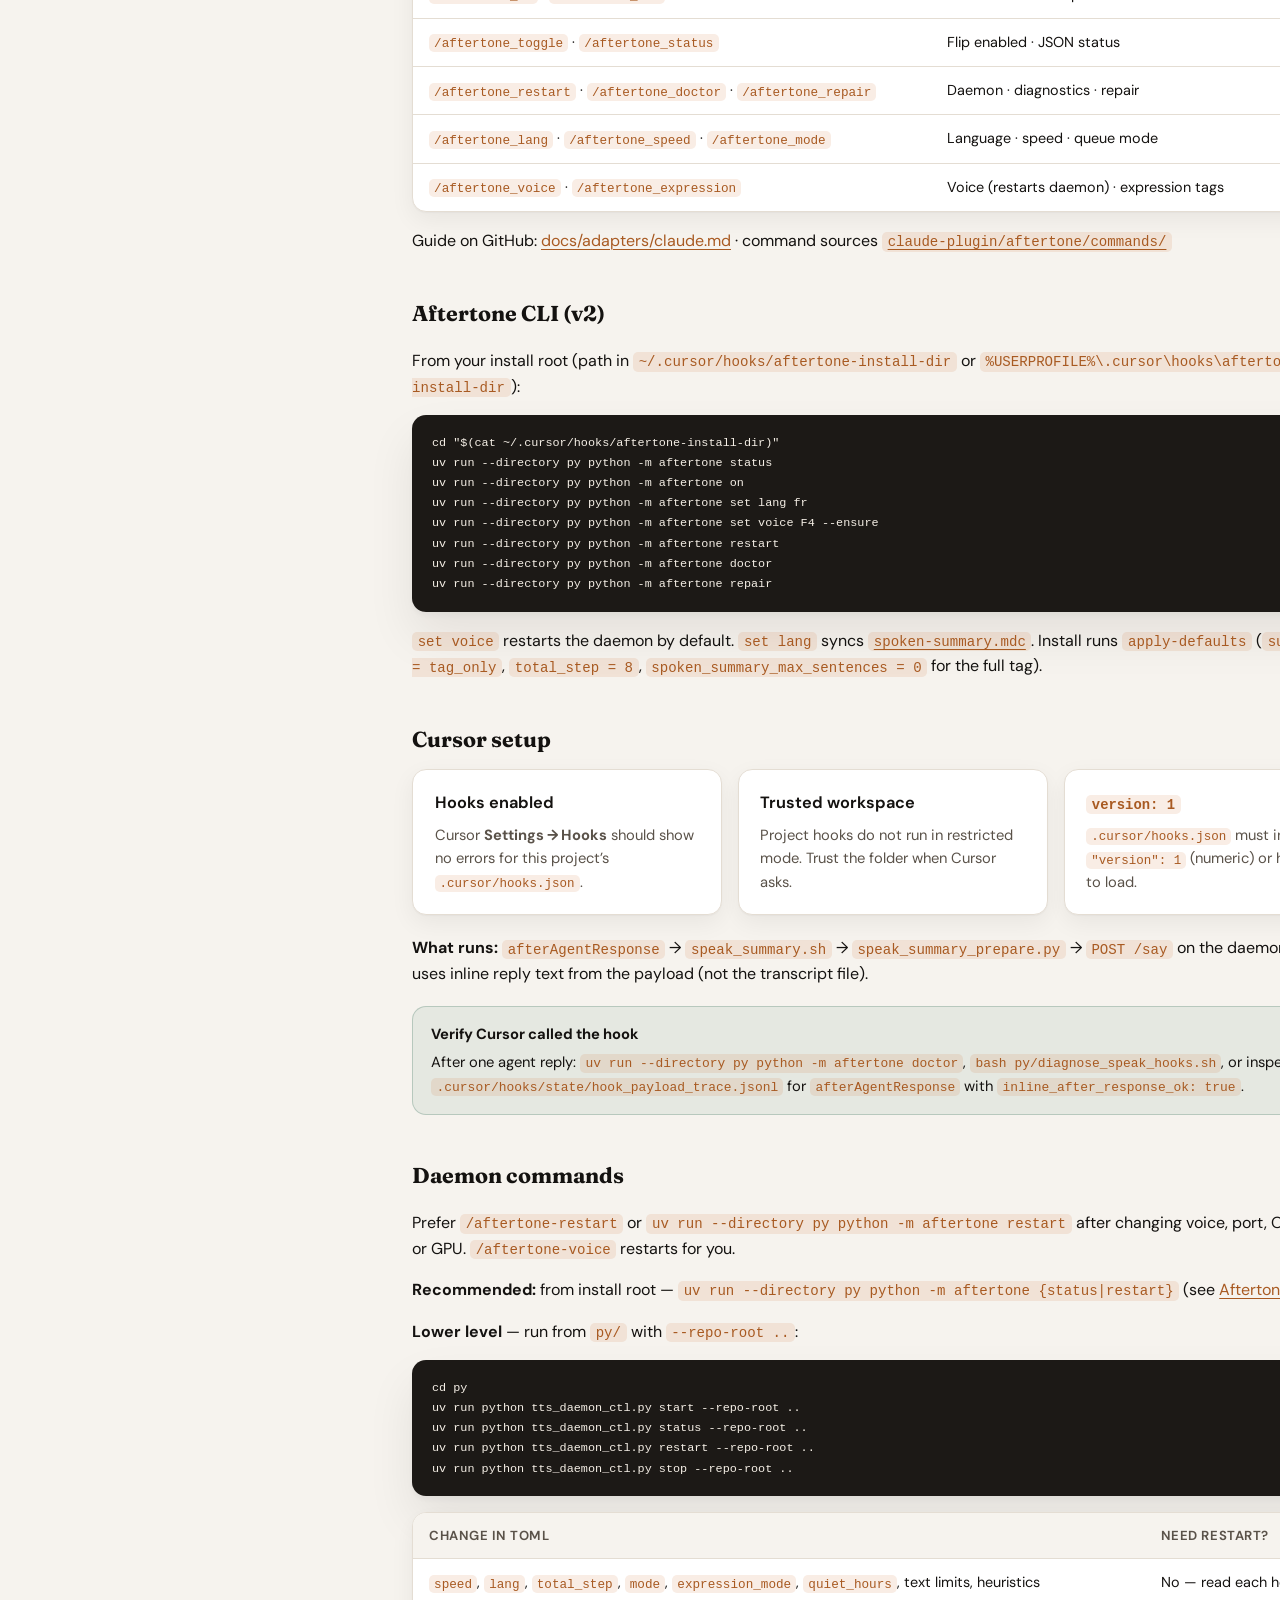
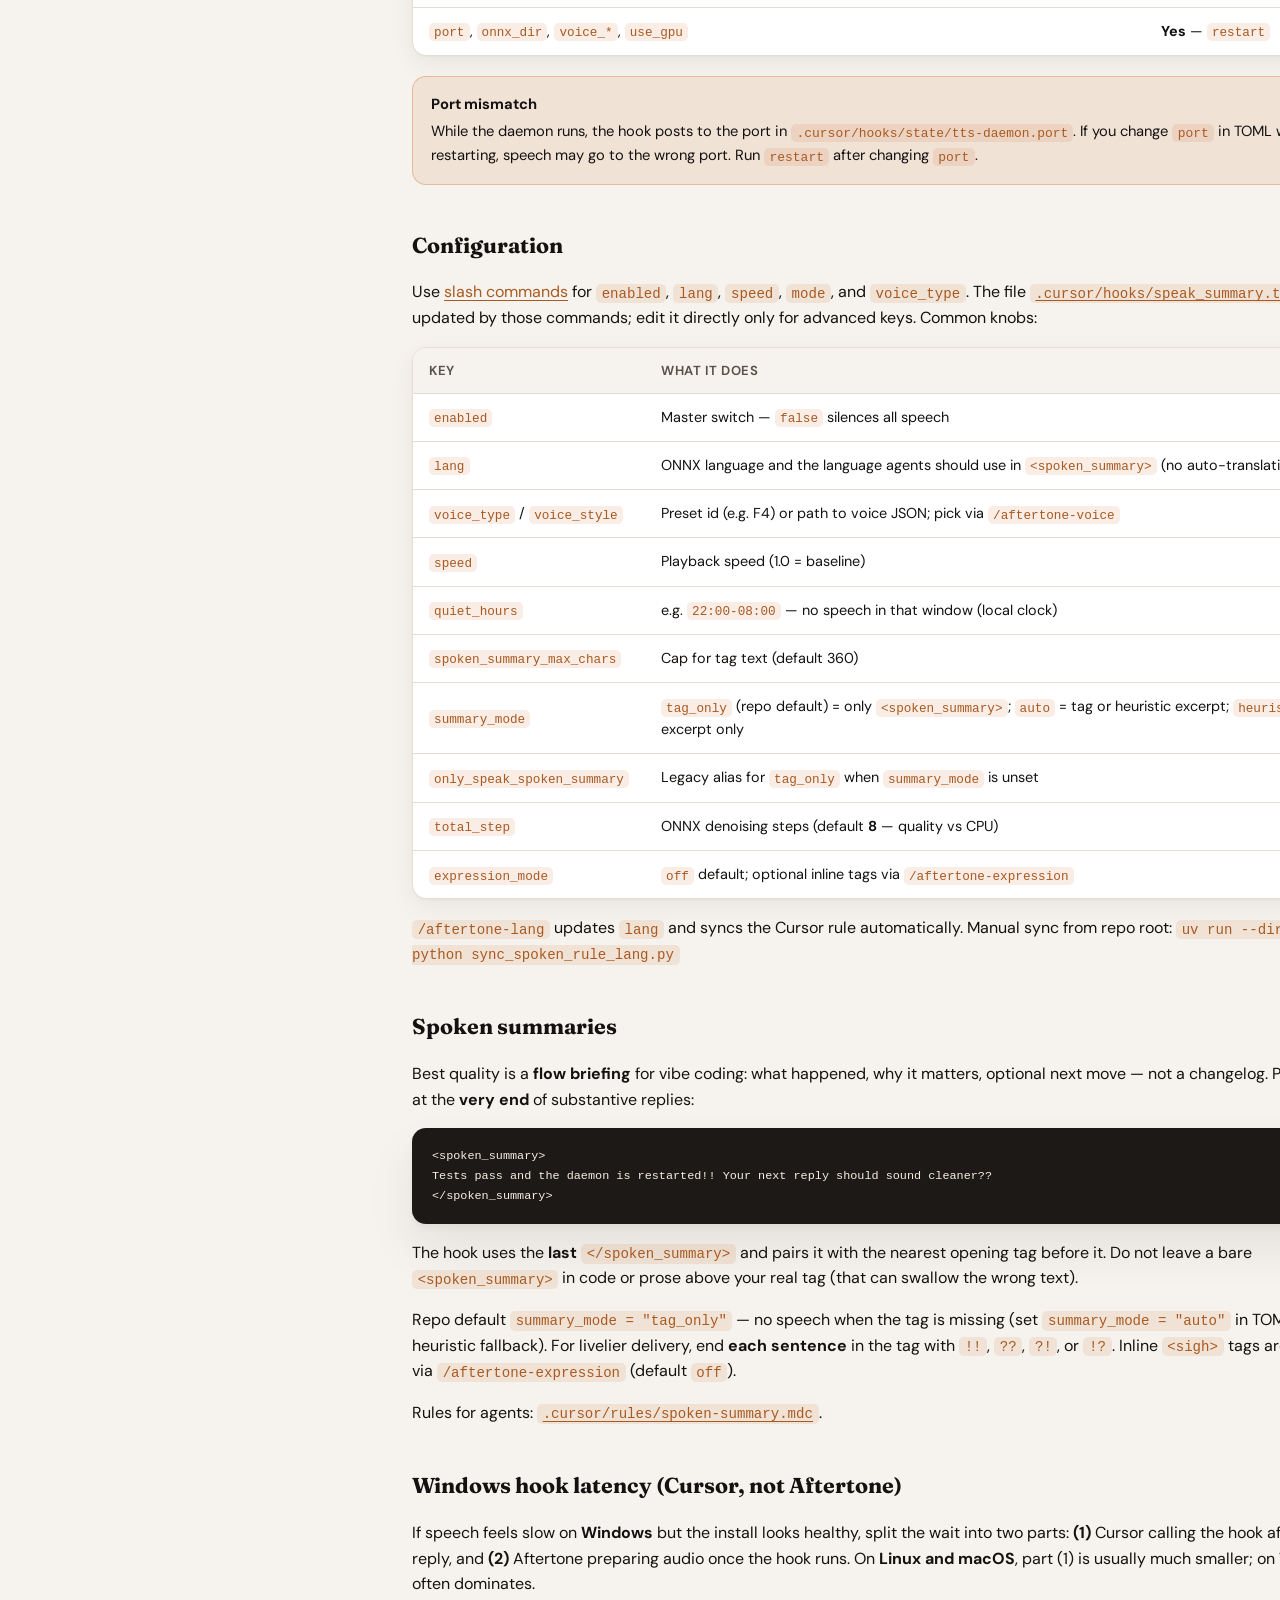
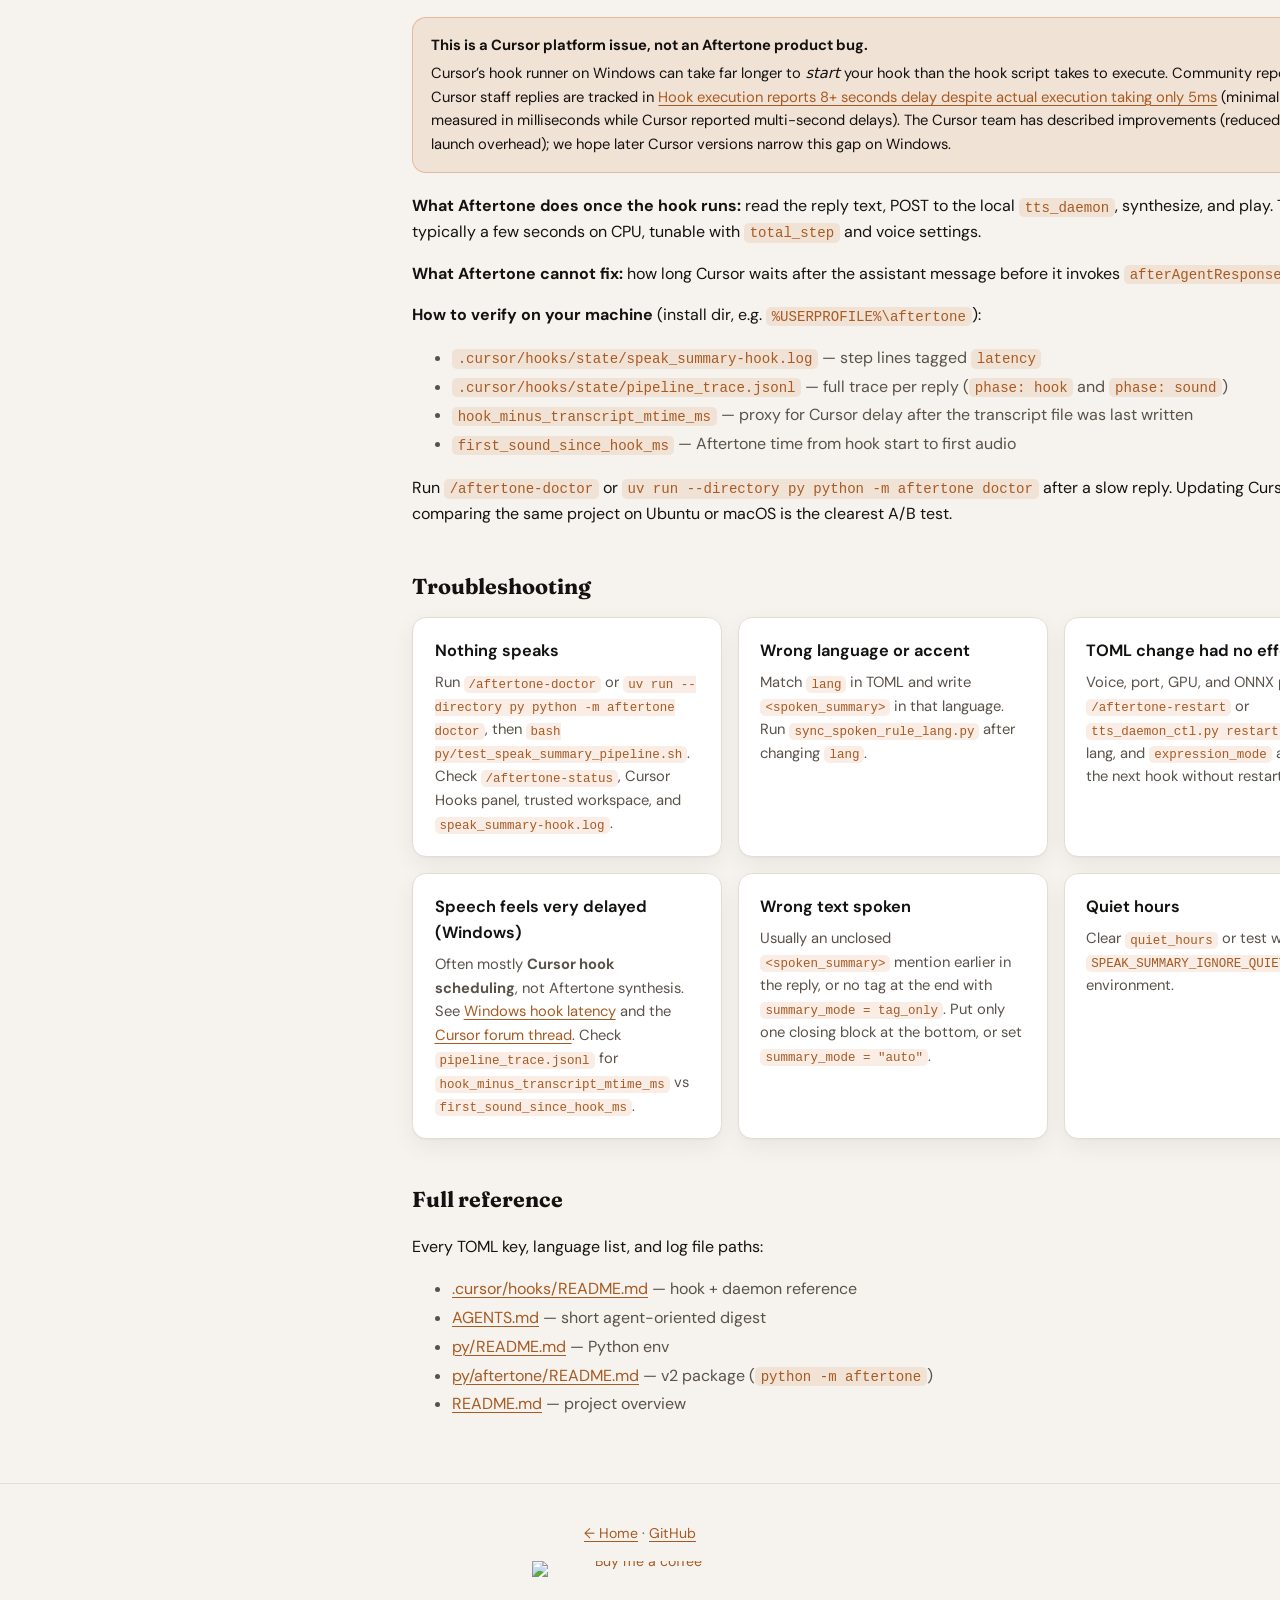
==== commit 37f84930: "fix(site): move Buy Me a Coffee button to header right Place the yellow BMC button in the sticky nav" ====
--- a/docs/docs.html
+++ b/docs/docs.html
@@ -19,13 +19,18 @@
         <span class="brand-mark" aria-hidden="true"></span>
         Aftertone
       </a>
-      <nav class="nav-links" aria-label="Primary">
-        <a href="index.html">Home</a>
-        <a class="is-active" href="docs.html">Docs</a>
-        <a href="https://github.com/omarelkhal/aftertone">GitHub</a>
-        <a href="#free-to-use">Free</a>
-        <a class="nav-cta" href="#getting-started">Install</a>
-      </nav>
+      <div class="nav-end">
+        <nav class="nav-links" aria-label="Primary">
+          <a href="index.html">Home</a>
+          <a class="is-active" href="docs.html">Docs</a>
+          <a href="https://github.com/omarelkhal/aftertone">GitHub</a>
+          <a href="#free-to-use">Free</a>
+          <a class="nav-cta" href="#getting-started">Install</a>
+        </nav>
+        <a class="bmc-btn bmc-btn--header" href="https://buymeacoffee.com/elkhalomar" rel="noopener noreferrer" target="_blank">
+          <img src="https://cdn.buymeacoffee.com/buttons/v2/default-yellow.png" alt="Buy me a coffee" width="217" height="60" loading="lazy" />
+        </a>
+      </div>
     </div>
   </header>
 
@@ -59,7 +64,7 @@
         Run <strong>one command</strong> for your OS (needs <strong>git</strong>; on Windows, <a href="https://git-scm.com/download/win">Git for Windows</a>). It installs <strong>uv</strong>, Python, ONNX models, Cursor hooks, the daemon, and enables spoken TTS under <code>~/aftertone</code> or <code>%USERPROFILE%\aftertone</code>. In Cursor you only turn on <strong>Hooks</strong> and <strong>trust</strong> the workspace.
       </p>
       <p style="margin-bottom: 1.25rem;">
-        <a href="index.html#demo"><strong>Watch the demo</strong></a> — short dev question and a longer clone-repo task with Claude Code (<code>/aftertone_on</code>). For long answers, listen for the summary instead of reading everything.
+        <a href="index.html#demo"><strong>Watch the demo</strong></a> on the homepage hero — short dev question and a longer clone-repo task with Claude Code (<code>/aftertone_on</code>).
       </p>
       <ul class="value-props" style="margin-bottom: 2rem;" aria-label="Cost and requirements for Aftertone TTS">
         <li><strong>Nothing to pay</strong> for Aftertone speech — open source, no subscription</li>
--- a/docs/styles.css
+++ b/docs/styles.css
@@ -118,11 +118,22 @@
   box-shadow: 0 2px 8px var(--accent-glow);
 }
 
+.nav-end {
+  display: flex;
+  align-items: center;
+  justify-content: flex-end;
+  gap: 0.5rem 0.75rem;
+  flex-wrap: wrap;
+  flex: 1;
+  min-width: 0;
+}
+
 .nav-links {
   display: flex;
   align-items: center;
   gap: 0.25rem;
   flex-wrap: wrap;
+  justify-content: flex-end;
 }
 
 .nav-links a {
@@ -339,6 +350,38 @@
   font-weight: 600;
 }
 
+.hero-demo {
+  width: min(100%, 52rem);
+  margin: 0 auto 1.75rem;
+}
+
+.hero-demo-video-wrap {
+  border-radius: var(--radius);
+  overflow: hidden;
+  box-shadow: var(--shadow-lg);
+  border: 1px solid var(--border-strong);
+  background: var(--code-bg);
+}
+
+.hero-demo-video-wrap video {
+  display: block;
+  width: 100%;
+  height: auto;
+  vertical-align: middle;
+}
+
+.hero-demo-caption {
+  margin: 0.85rem auto 0;
+  max-width: 40rem;
+  font-size: 0.9rem;
+  color: var(--muted-soft);
+  line-height: 1.5;
+}
+
+.hero-demo-caption strong {
+  color: var(--fg);
+}
+
 .cta-row {
   display: flex;
   gap: 0.75rem;
@@ -364,6 +407,16 @@
 .bmc-btn img {
   display: block;
   height: 60px;
+  width: auto;
+}
+
+.bmc-btn--header {
+  flex-shrink: 0;
+  margin-left: 0.15rem;
+}
+
+.bmc-btn--header img {
+  height: 2.5rem;
   width: auto;
 }
 
@@ -824,52 +877,3 @@
   max-width: 36rem;
 }
 
-/* Demo video */
-.demo-section {
-  margin: 2.5rem 0 0;
-  padding: 0;
-}
-
-.demo-section .section-head {
-  text-align: center;
-  margin-bottom: 1.25rem;
-}
-
-.demo-section .section-head h2 {
-  font-family: var(--font-display);
-  font-size: clamp(1.35rem, 3vw, 1.75rem);
-  margin: 0 0 0.5rem;
-}
-
-.demo-section .section-head p {
-  margin: 0 auto;
-  color: var(--muted);
-  max-width: 32rem;
-  font-size: 0.98rem;
-}
-
-.demo-video-wrap {
-  border-radius: var(--radius);
-  overflow: hidden;
-  box-shadow: var(--shadow-lg);
-  border: 1px solid var(--border-strong);
-  background: var(--code-bg);
-}
-
-.demo-video-wrap video {
-  display: block;
-  width: 100%;
-  height: auto;
-  vertical-align: middle;
-}
-
-.demo-caption {
-  margin: 0.85rem 0 0;
-  text-align: center;
-  font-size: 0.9rem;
-  color: var(--muted-soft);
-}
-
-.demo-caption strong {
-  color: var(--fg);
-}
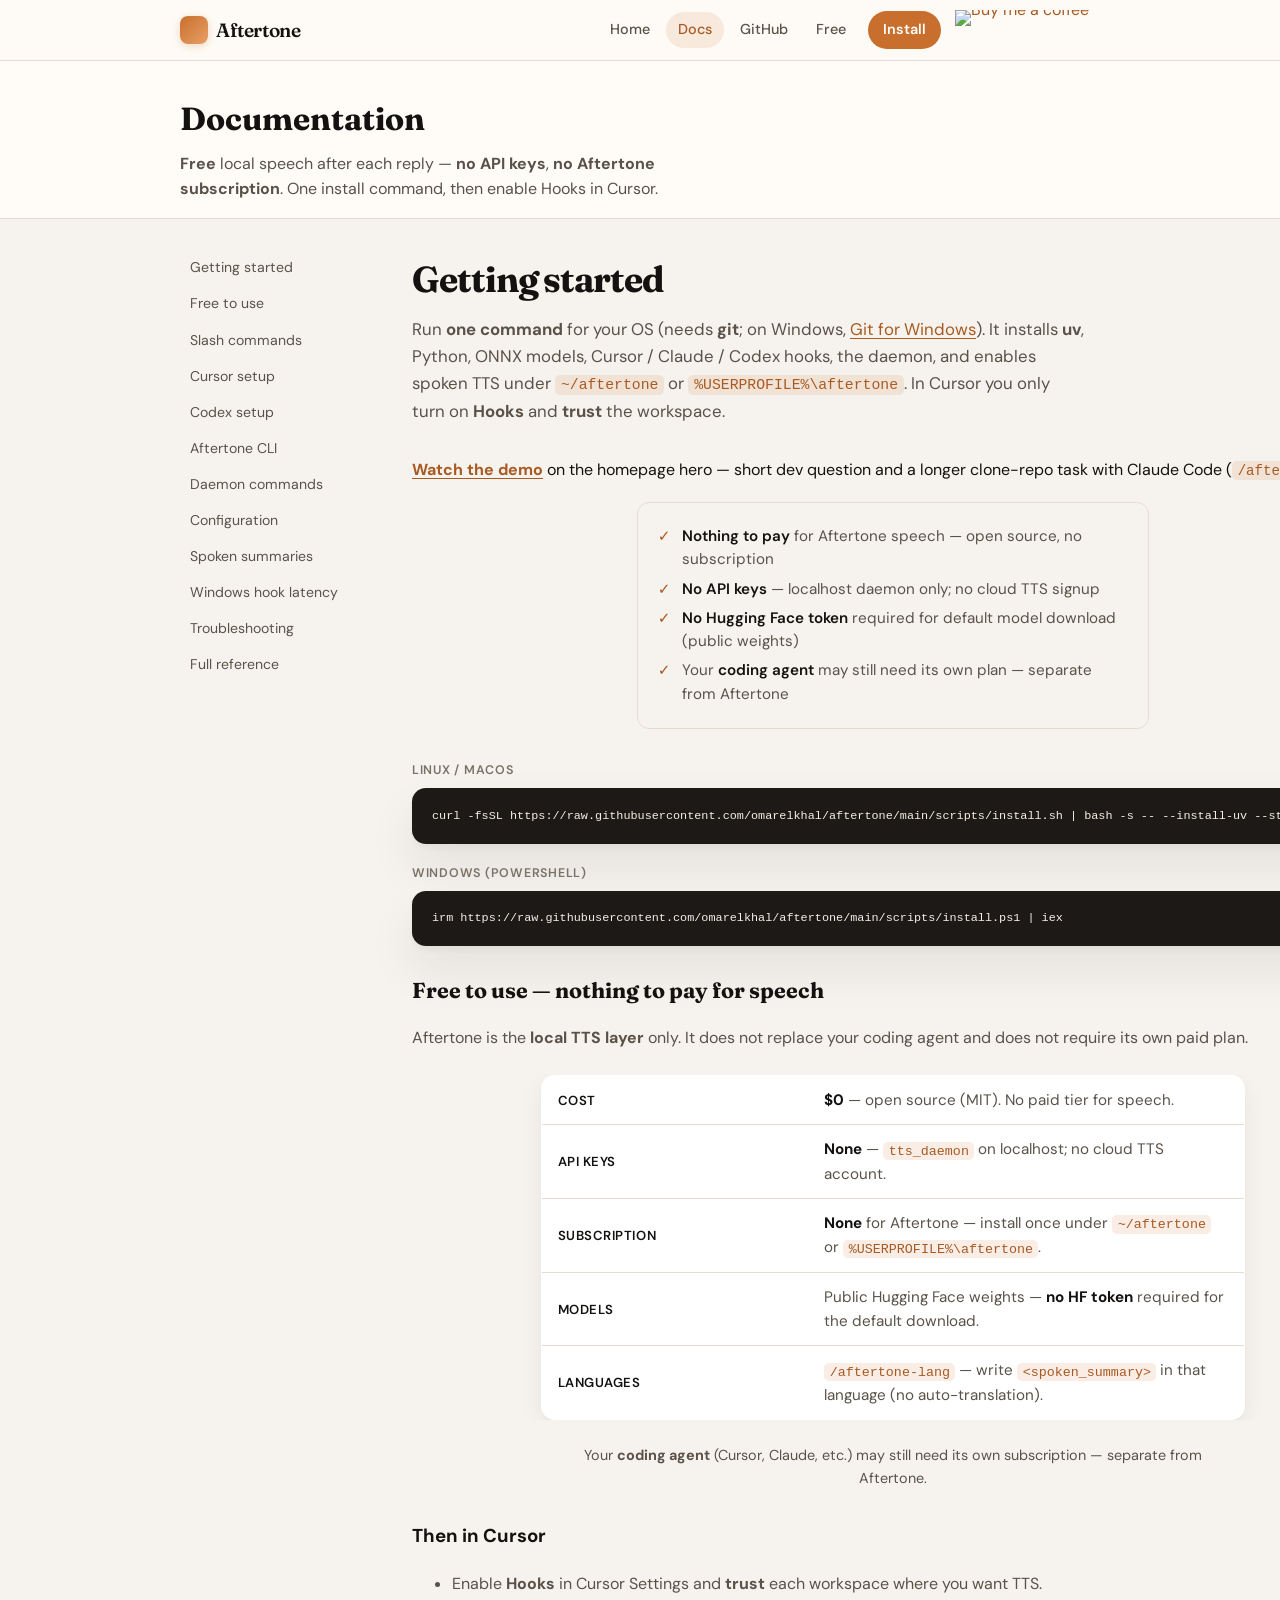
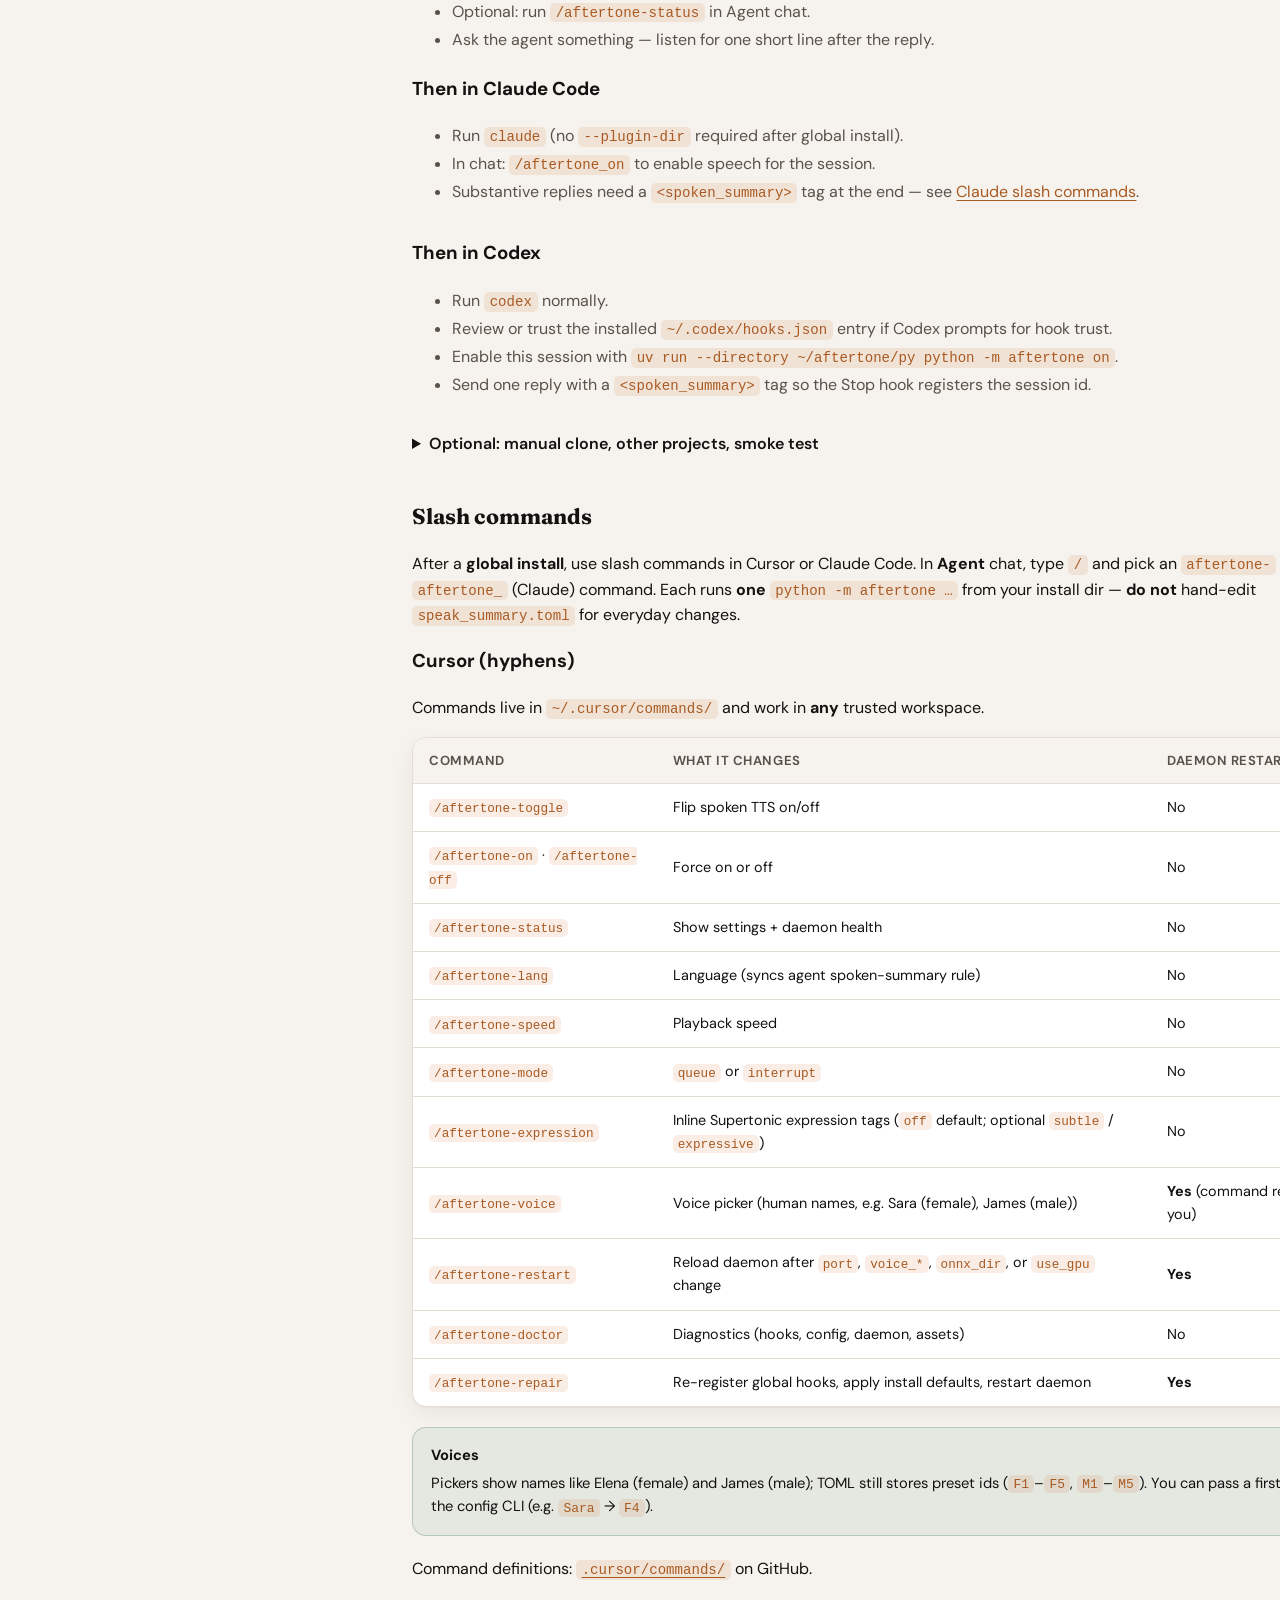
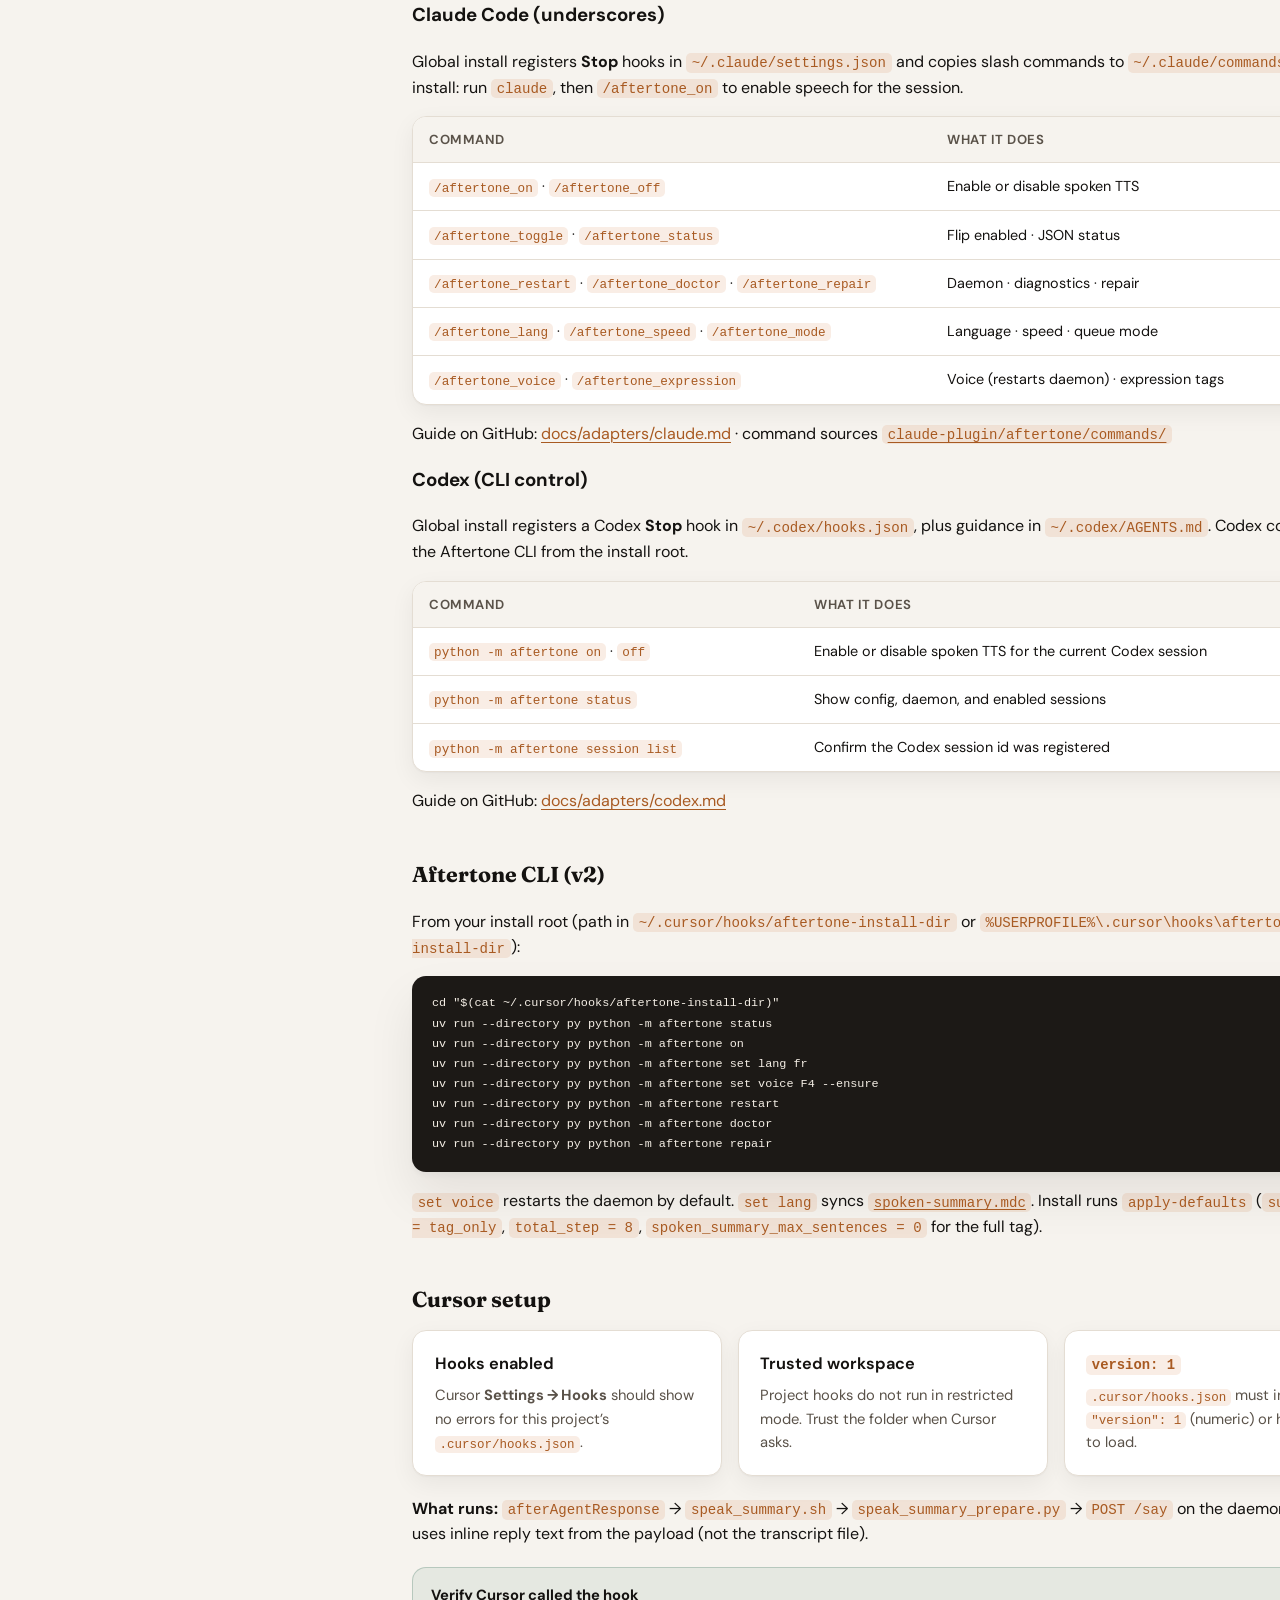
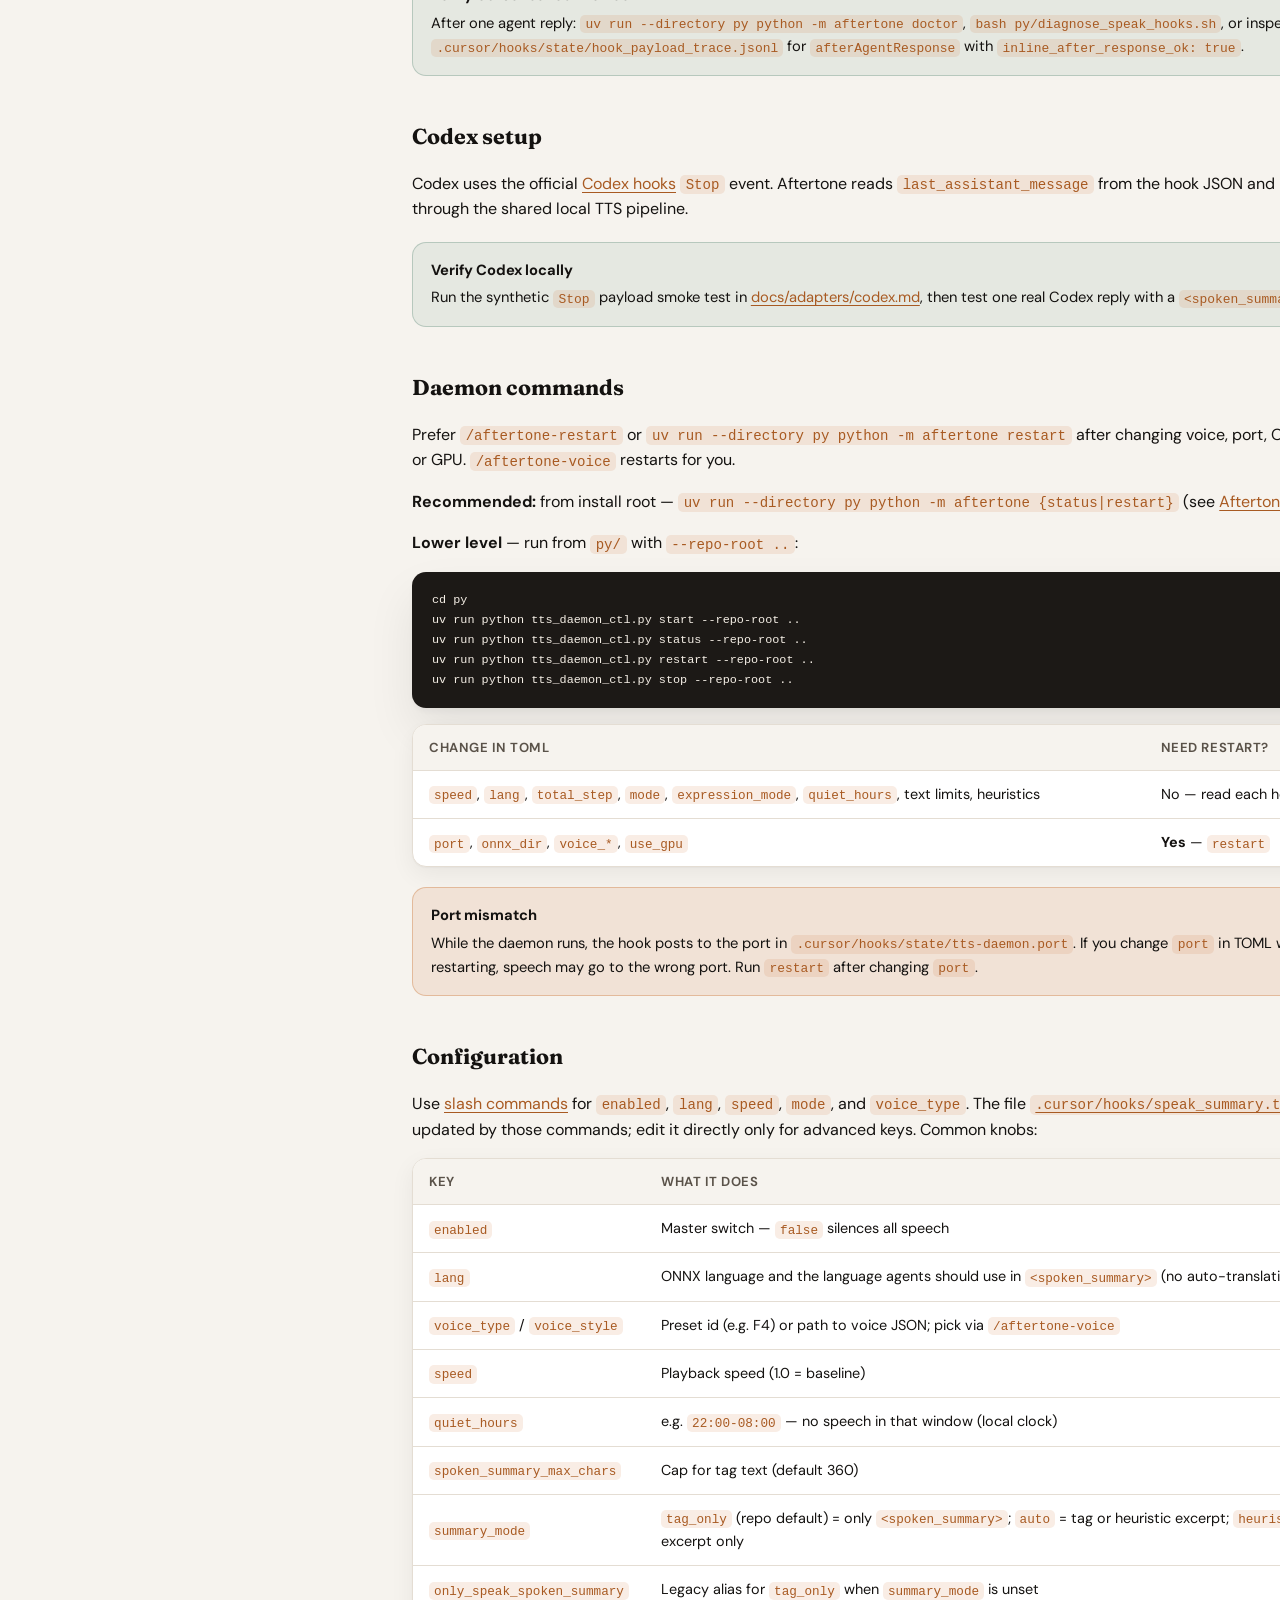
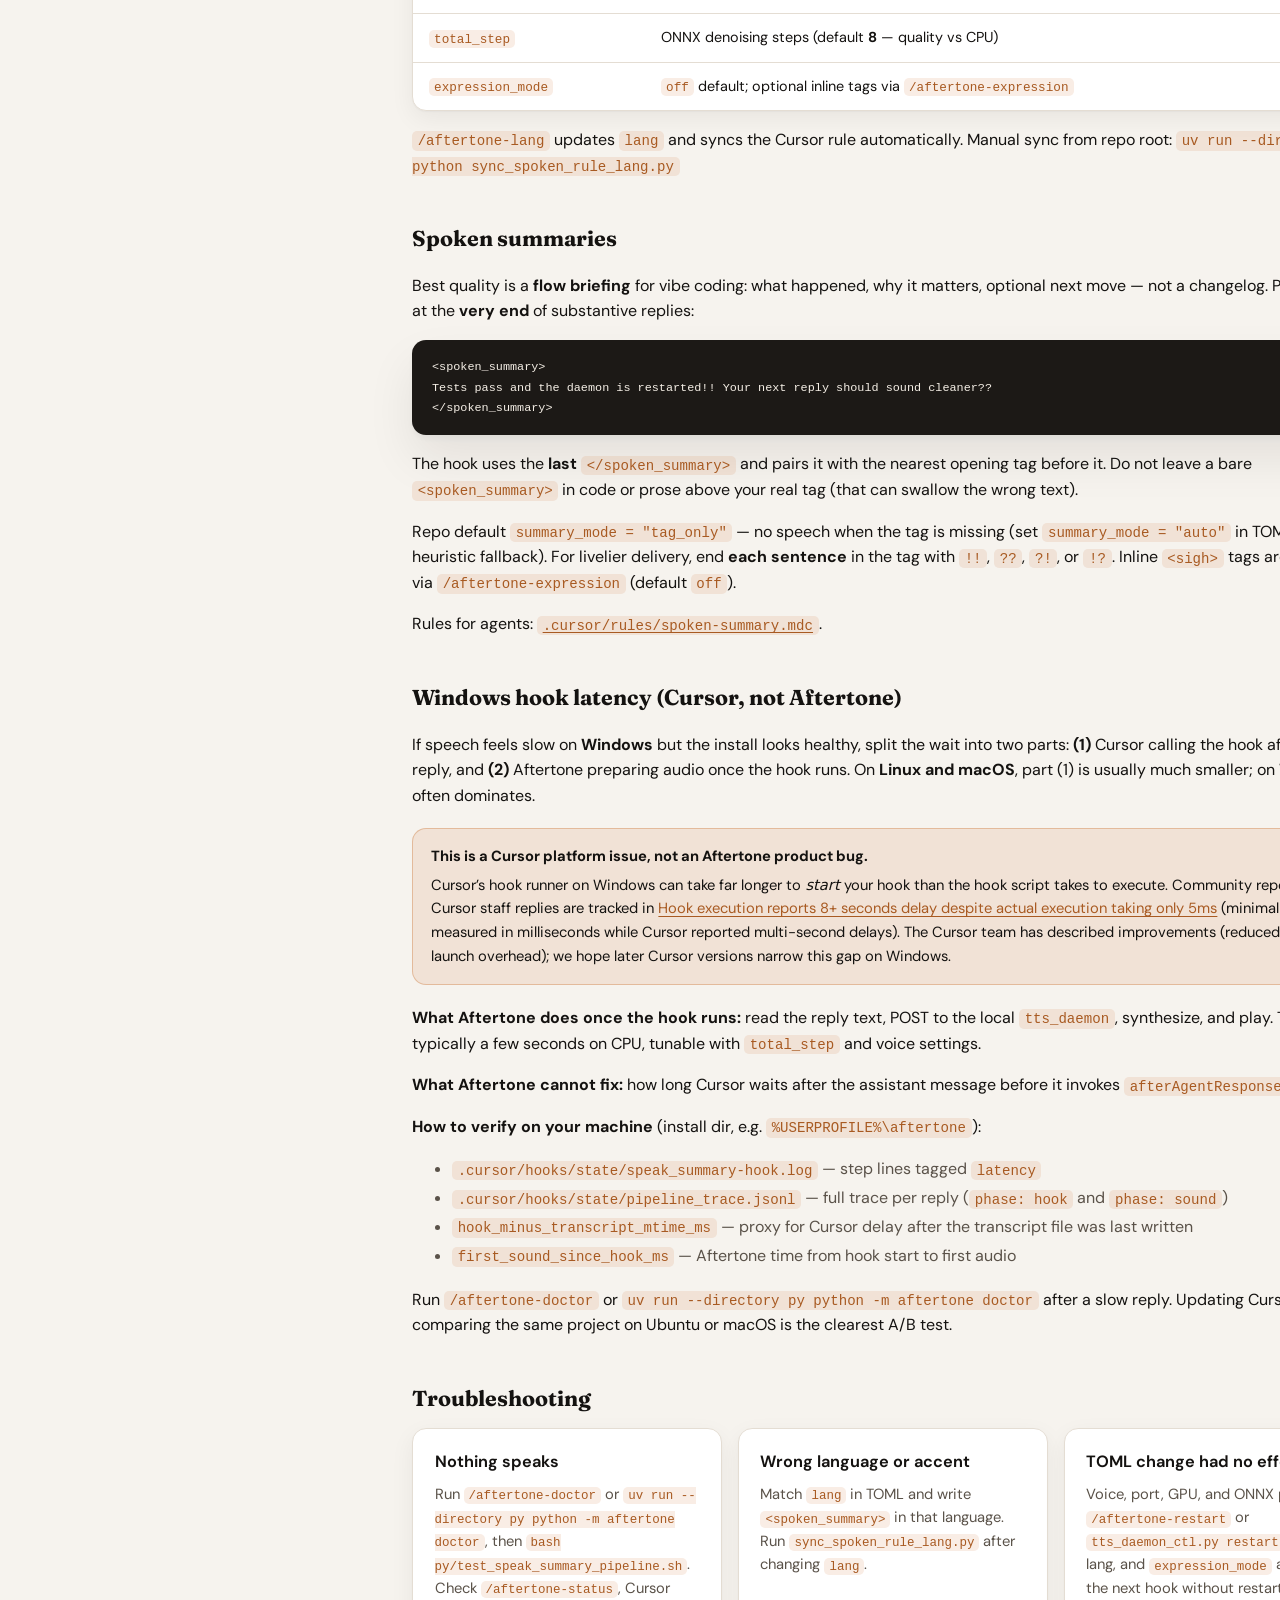
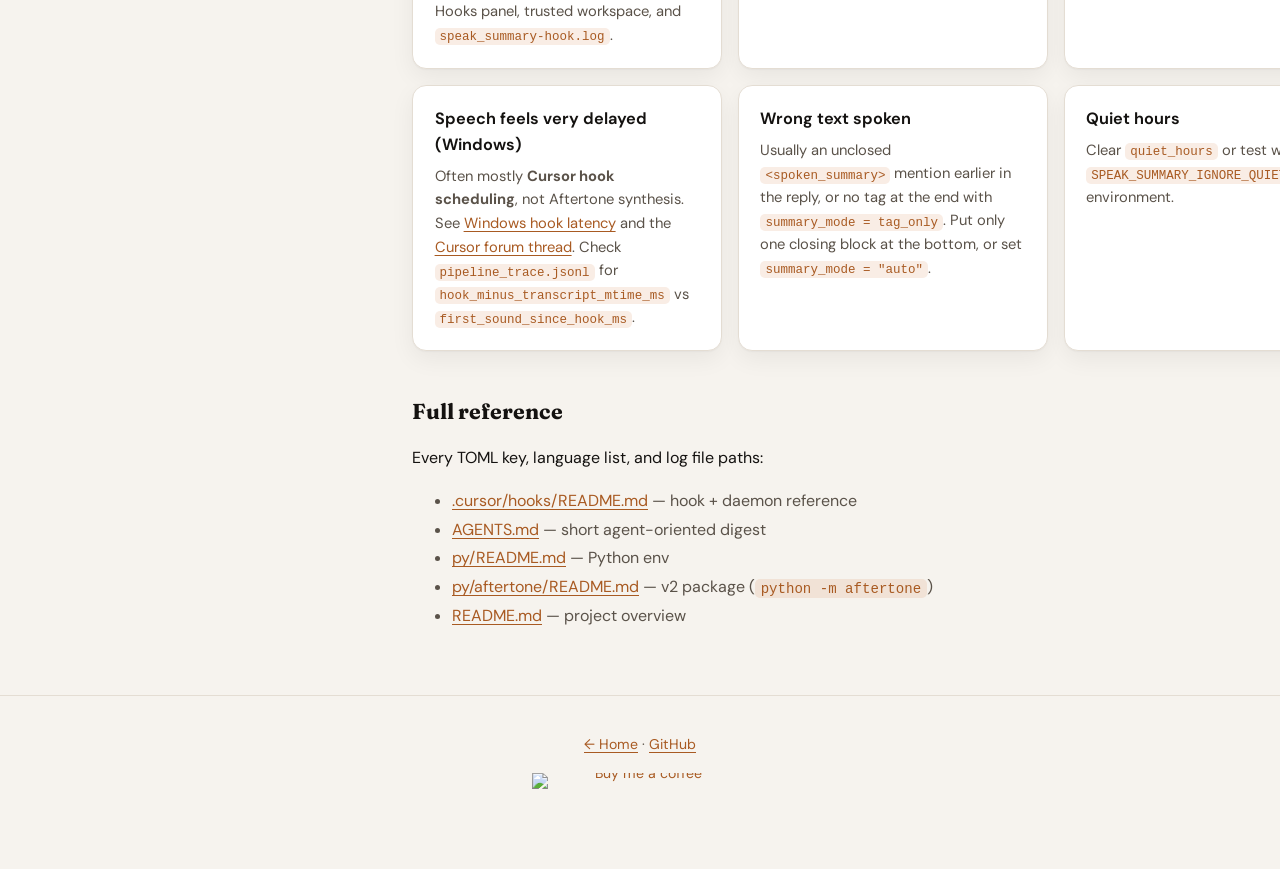
==== commit 0f30dce9: "docs(site): add Codex setup" ====
--- a/docs/docs.html
+++ b/docs/docs.html
@@ -48,6 +48,7 @@
         <a href="#free-to-use">Free to use</a>
         <a href="#slash-commands">Slash commands</a>
         <a href="#cursor">Cursor setup</a>
+        <a href="#codex">Codex setup</a>
         <a href="#cli">Aftertone CLI</a>
         <a href="#daemon">Daemon commands</a>
         <a href="#config">Configuration</a>
@@ -61,7 +62,7 @@
     <article class="docs-main">
       <h1 id="getting-started">Getting started</h1>
       <p class="docs-intro">
-        Run <strong>one command</strong> for your OS (needs <strong>git</strong>; on Windows, <a href="https://git-scm.com/download/win">Git for Windows</a>). It installs <strong>uv</strong>, Python, ONNX models, Cursor hooks, the daemon, and enables spoken TTS under <code>~/aftertone</code> or <code>%USERPROFILE%\aftertone</code>. In Cursor you only turn on <strong>Hooks</strong> and <strong>trust</strong> the workspace.
+        Run <strong>one command</strong> for your OS (needs <strong>git</strong>; on Windows, <a href="https://git-scm.com/download/win">Git for Windows</a>). It installs <strong>uv</strong>, Python, ONNX models, Cursor / Claude / Codex hooks, the daemon, and enables spoken TTS under <code>~/aftertone</code> or <code>%USERPROFILE%\aftertone</code>. In Cursor you only turn on <strong>Hooks</strong> and <strong>trust</strong> the workspace.
       </p>
       <p style="margin-bottom: 1.25rem;">
         <a href="index.html#demo"><strong>Watch the demo</strong></a> on the homepage hero — short dev question and a longer clone-repo task with Claude Code (<code>/aftertone_on</code>).
@@ -131,6 +132,14 @@
         <li>Substantive replies need a <code>&lt;spoken_summary&gt;</code> tag at the end — see <a href="#slash-claude">Claude slash commands</a>.</li>
       </ul>
 
+      <h3>Then in Codex</h3>
+      <ul style="color: var(--muted); line-height: 1.75; margin-bottom: 2rem;">
+        <li>Run <code>codex</code> normally.</li>
+        <li>Review or trust the installed <code>~/.codex/hooks.json</code> entry if Codex prompts for hook trust.</li>
+        <li>Enable this session with <code>uv run --directory ~/aftertone/py python -m aftertone on</code>.</li>
+        <li>Send one reply with a <code>&lt;spoken_summary&gt;</code> tag so the Stop hook registers the session id.</li>
+      </ul>
+
       <details style="margin-bottom: 2rem;">
         <summary style="cursor: pointer; font-weight: 600;">Optional: manual clone, other projects, smoke test</summary>
         <p style="margin-top: 0.75rem; color: var(--muted);">
@@ -194,6 +203,22 @@
         </table>
       </div>
       <p>Guide on GitHub: <a href="https://github.com/omarelkhal/aftertone/blob/main/docs/adapters/claude.md">docs/adapters/claude.md</a> · command sources <a href="https://github.com/omarelkhal/aftertone/tree/main/claude-plugin/aftertone/commands"><code>claude-plugin/aftertone/commands/</code></a></p>
+
+      <h3 id="slash-codex">Codex (CLI control)</h3>
+      <p>Global install registers a Codex <strong>Stop</strong> hook in <code>~/.codex/hooks.json</code>, plus guidance in <code>~/.codex/AGENTS.md</code>. Codex control uses the Aftertone CLI from the install root.</p>
+      <div class="table-wrap">
+        <table>
+          <thead>
+            <tr><th>Command</th><th>What it does</th></tr>
+          </thead>
+          <tbody>
+            <tr><td><code>python -m aftertone on</code> · <code>off</code></td><td>Enable or disable spoken TTS for the current Codex session</td></tr>
+            <tr><td><code>python -m aftertone status</code></td><td>Show config, daemon, and enabled sessions</td></tr>
+            <tr><td><code>python -m aftertone session list</code></td><td>Confirm the Codex session id was registered</td></tr>
+          </tbody>
+        </table>
+      </div>
+      <p>Guide on GitHub: <a href="https://github.com/omarelkhal/aftertone/blob/main/docs/adapters/codex.md">docs/adapters/codex.md</a></p>
 
       <h2 id="cli">Aftertone CLI (v2)</h2>
       <p>From your install root (path in <code>~/.cursor/hooks/aftertone-install-dir</code> or <code>%USERPROFILE%\.cursor\hooks\aftertone-install-dir</code>):</p>
@@ -232,6 +257,13 @@
         After one agent reply: <code>uv run --directory py python -m aftertone doctor</code>, <code>bash py/diagnose_speak_hooks.sh</code>, or inspect <code>.cursor/hooks/state/hook_payload_trace.jsonl</code> for <code>afterAgentResponse</code> with <code>inline_after_response_ok: true</code>.
       </div>
 
+      <h2 id="codex">Codex setup</h2>
+      <p>Codex uses the official <a href="https://developers.openai.com/codex/hooks" rel="noopener noreferrer">Codex hooks</a> <code>Stop</code> event. Aftertone reads <code>last_assistant_message</code> from the hook JSON and passes it through the shared local TTS pipeline.</p>
+      <div class="callout callout-tip">
+        <strong>Verify Codex locally</strong>
+        Run the synthetic <code>Stop</code> payload smoke test in <a href="https://github.com/omarelkhal/aftertone/blob/main/docs/adapters/codex.md">docs/adapters/codex.md</a>, then test one real Codex reply with a <code>&lt;spoken_summary&gt;</code> tag.
+      </div>
+
       <h2 id="daemon">Daemon commands</h2>
       <p>Prefer <code>/aftertone-restart</code> or <code>uv run --directory py python -m aftertone restart</code> after changing voice, port, ONNX path, or GPU. <code>/aftertone-voice</code> restarts for you.</p>
       <p><strong>Recommended:</strong> from install root — <code>uv run --directory py python -m aftertone {status|restart}</code> (see <a href="#cli">Aftertone CLI</a>).</p>
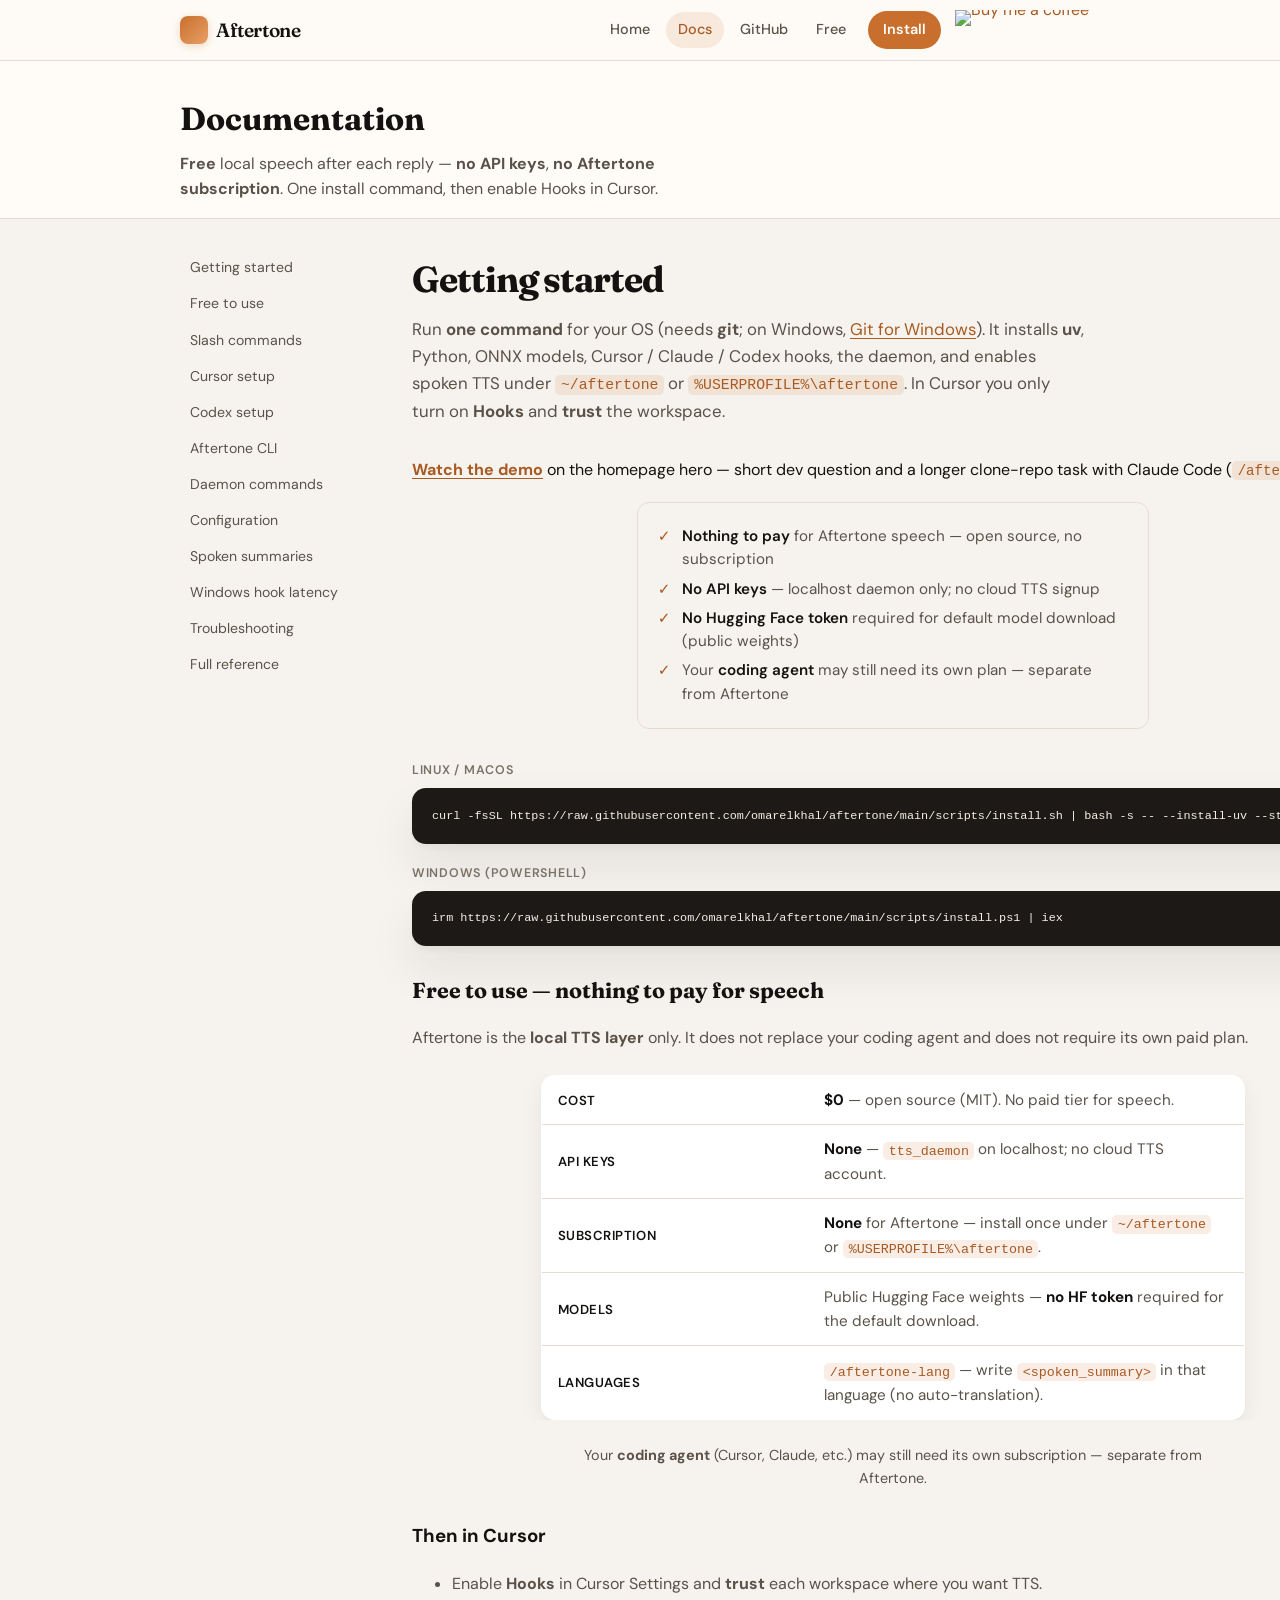
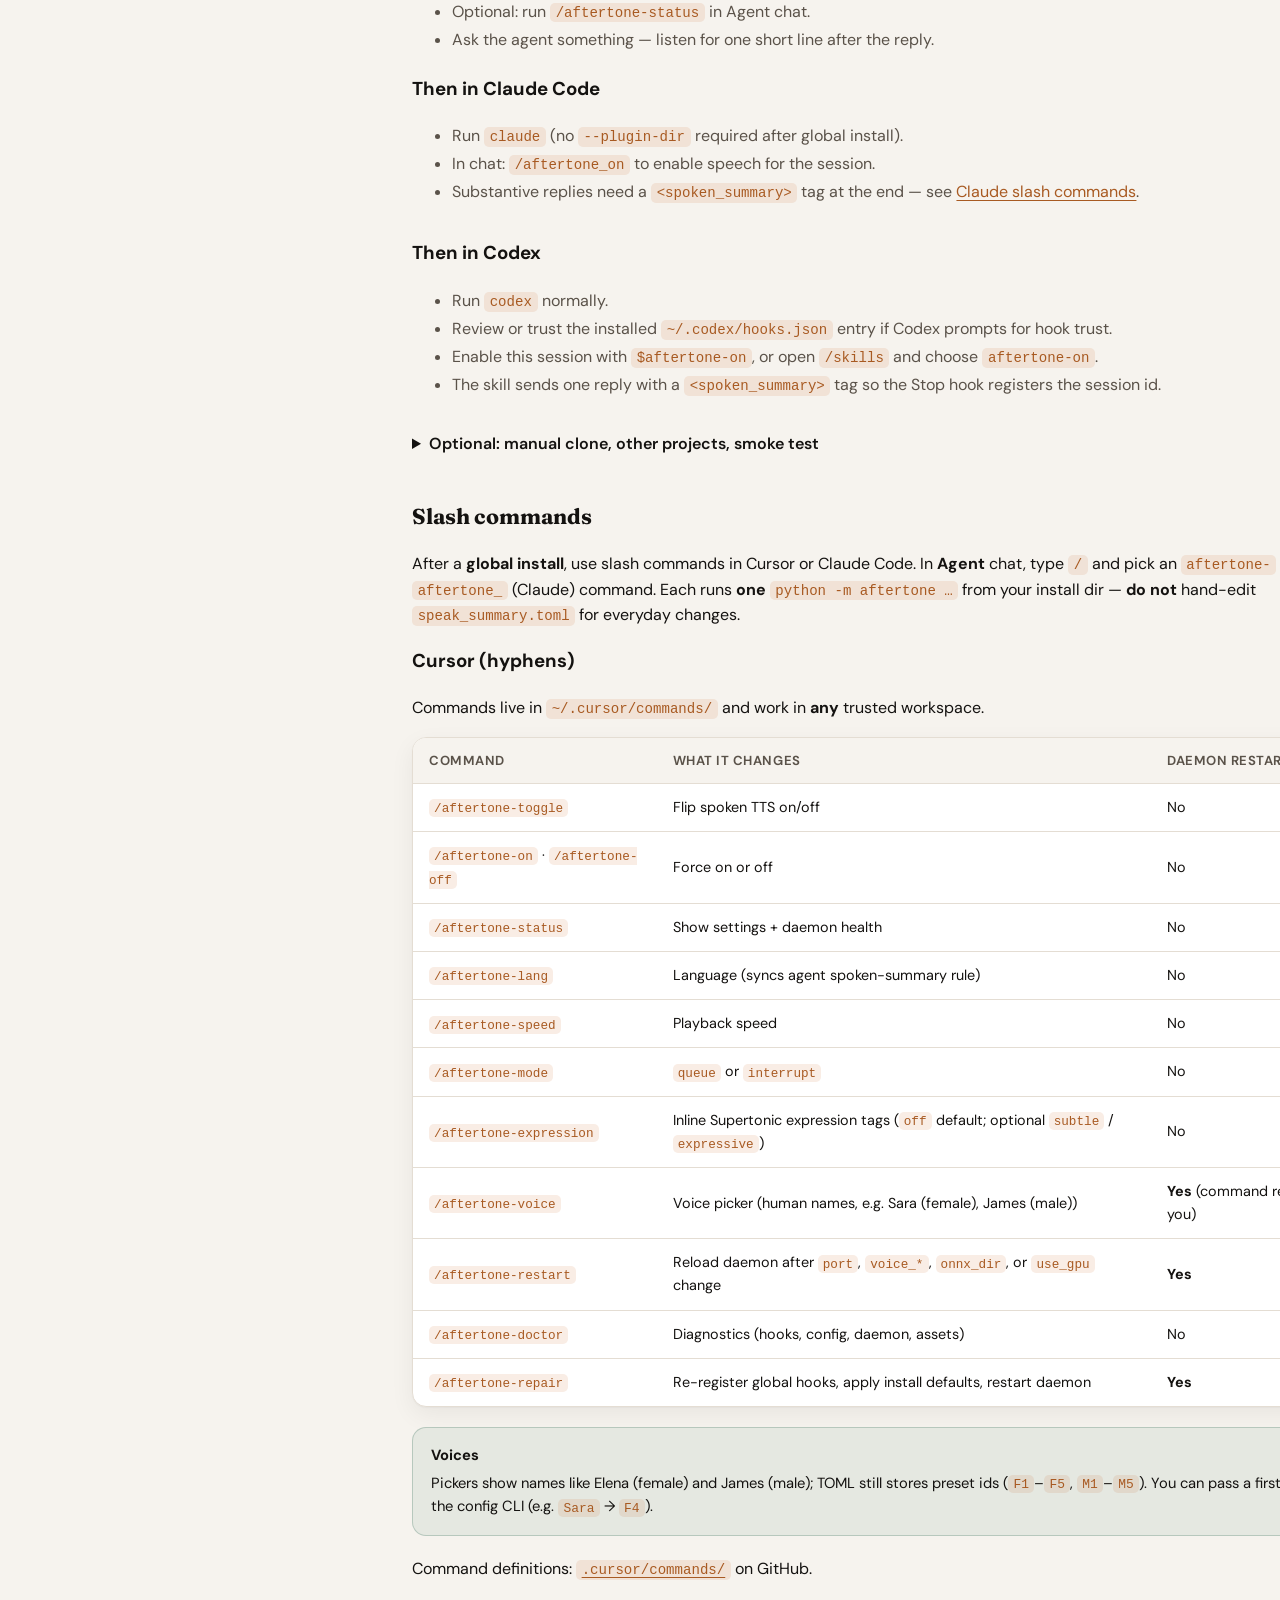
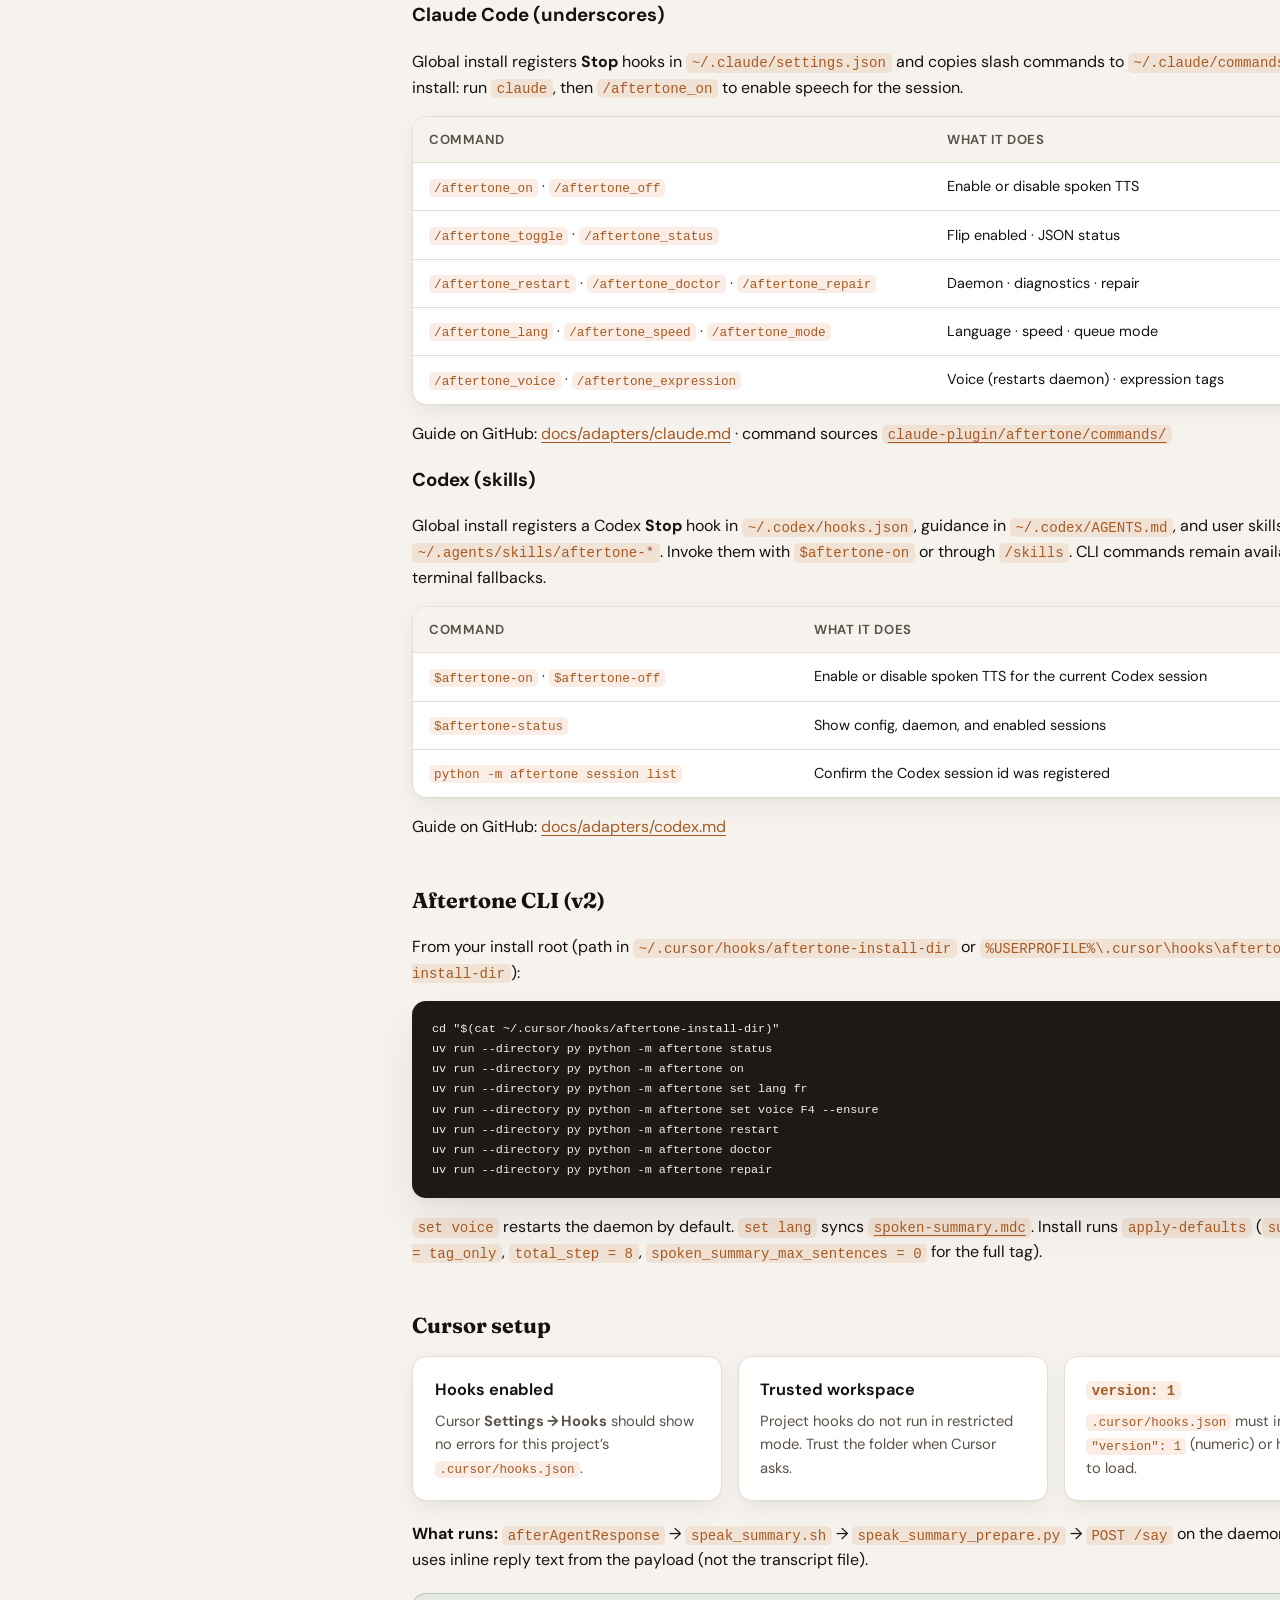
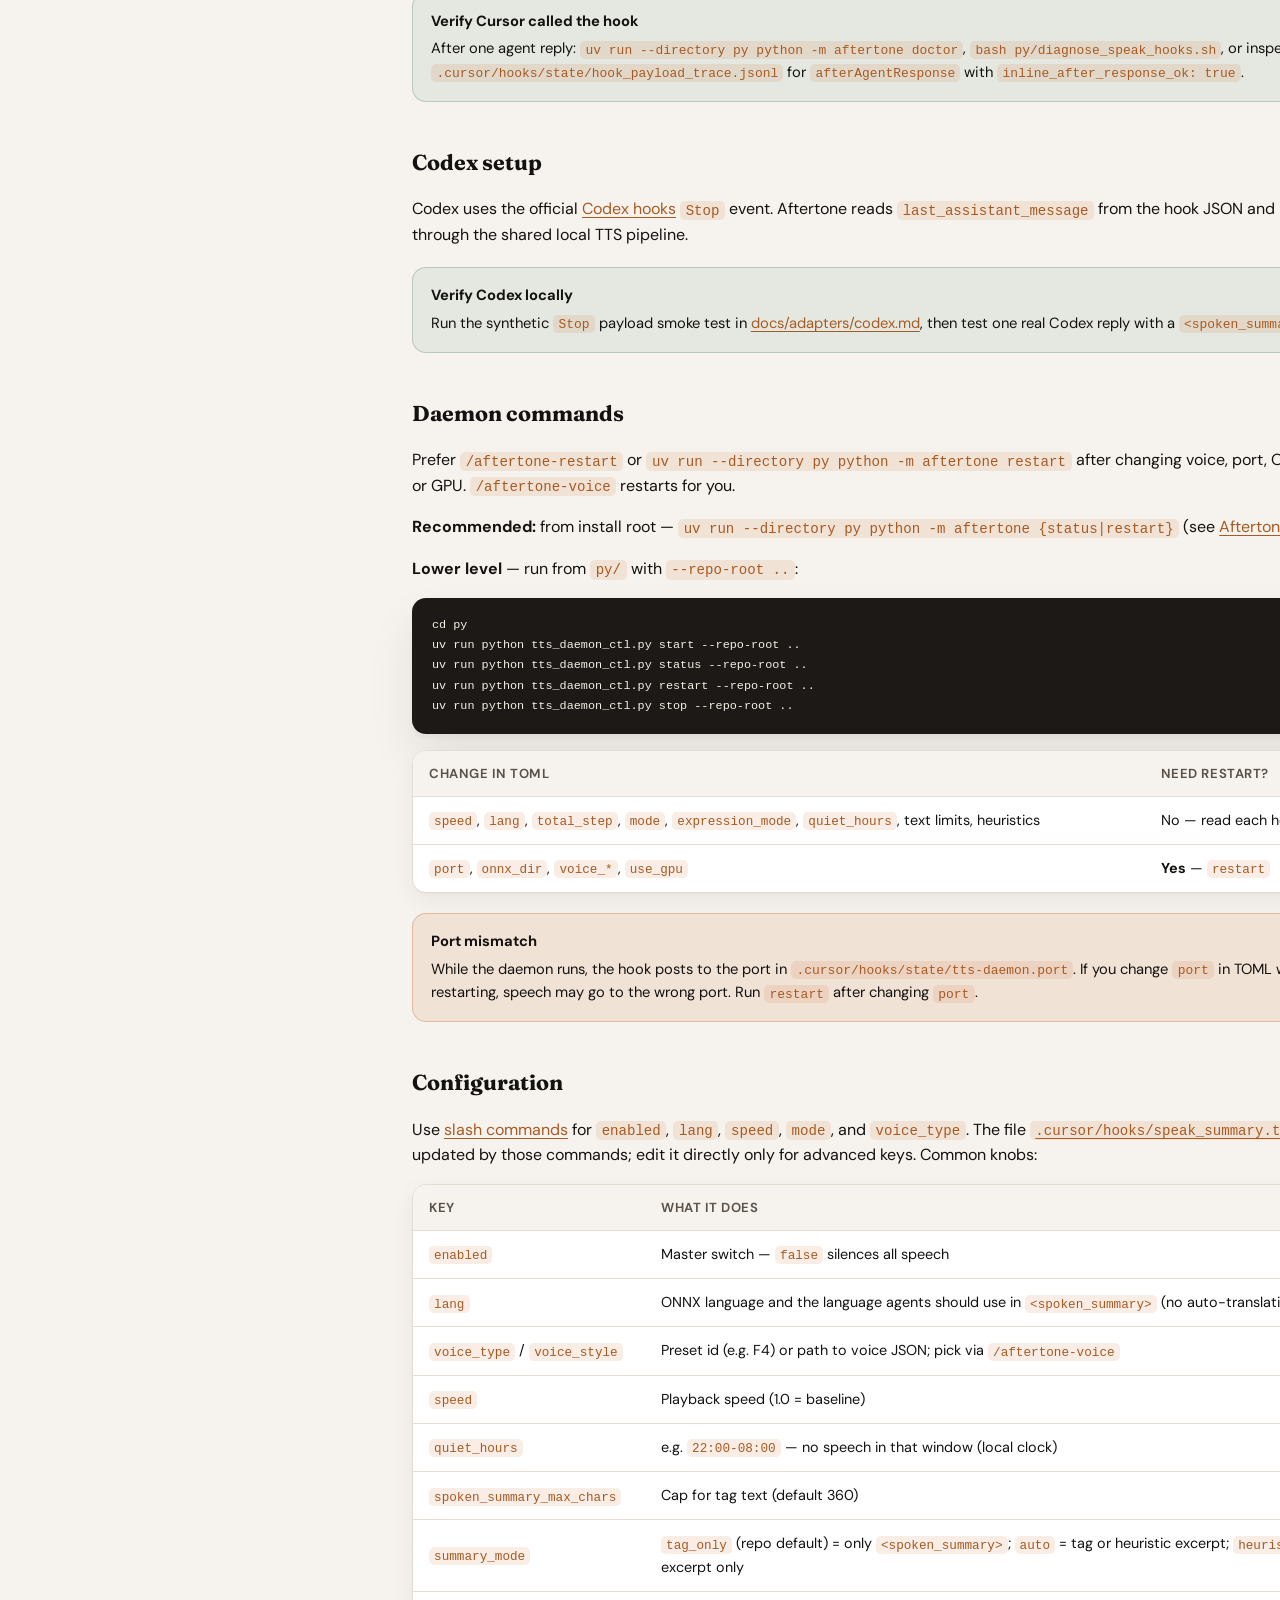
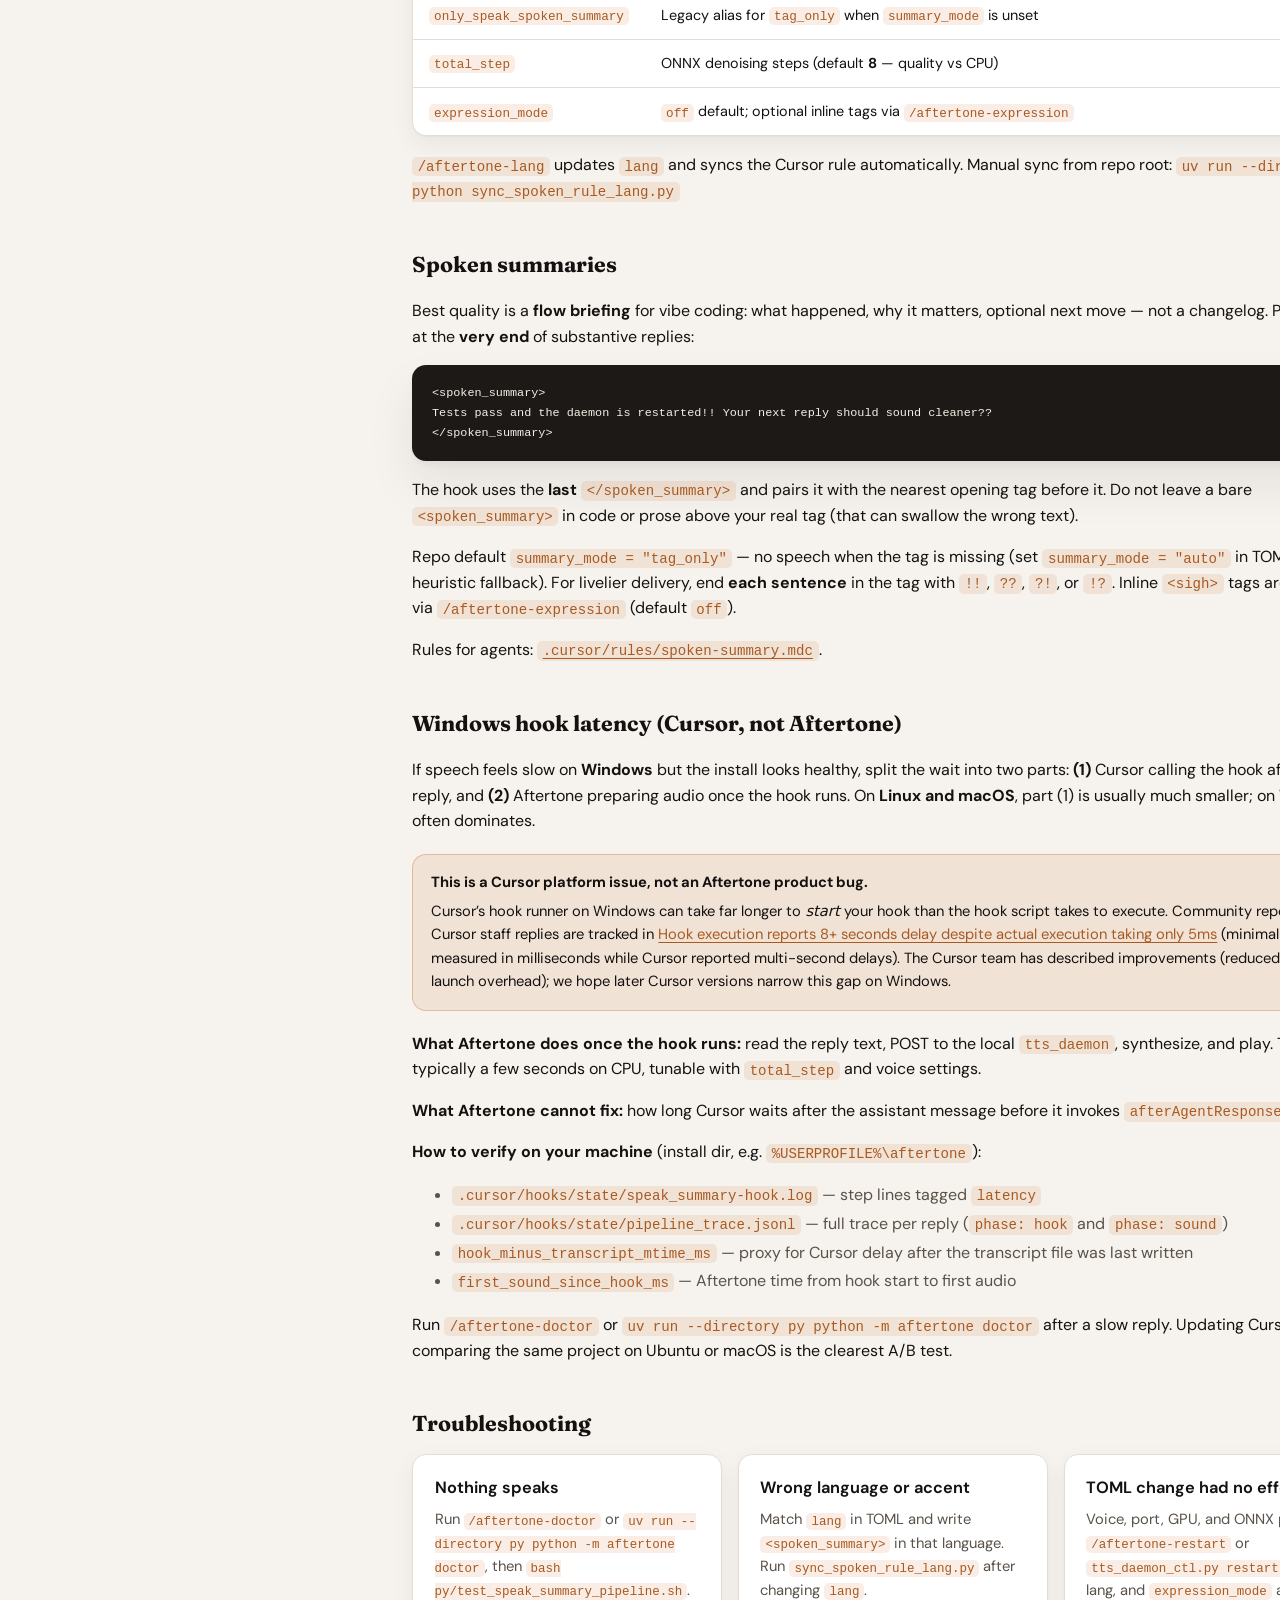
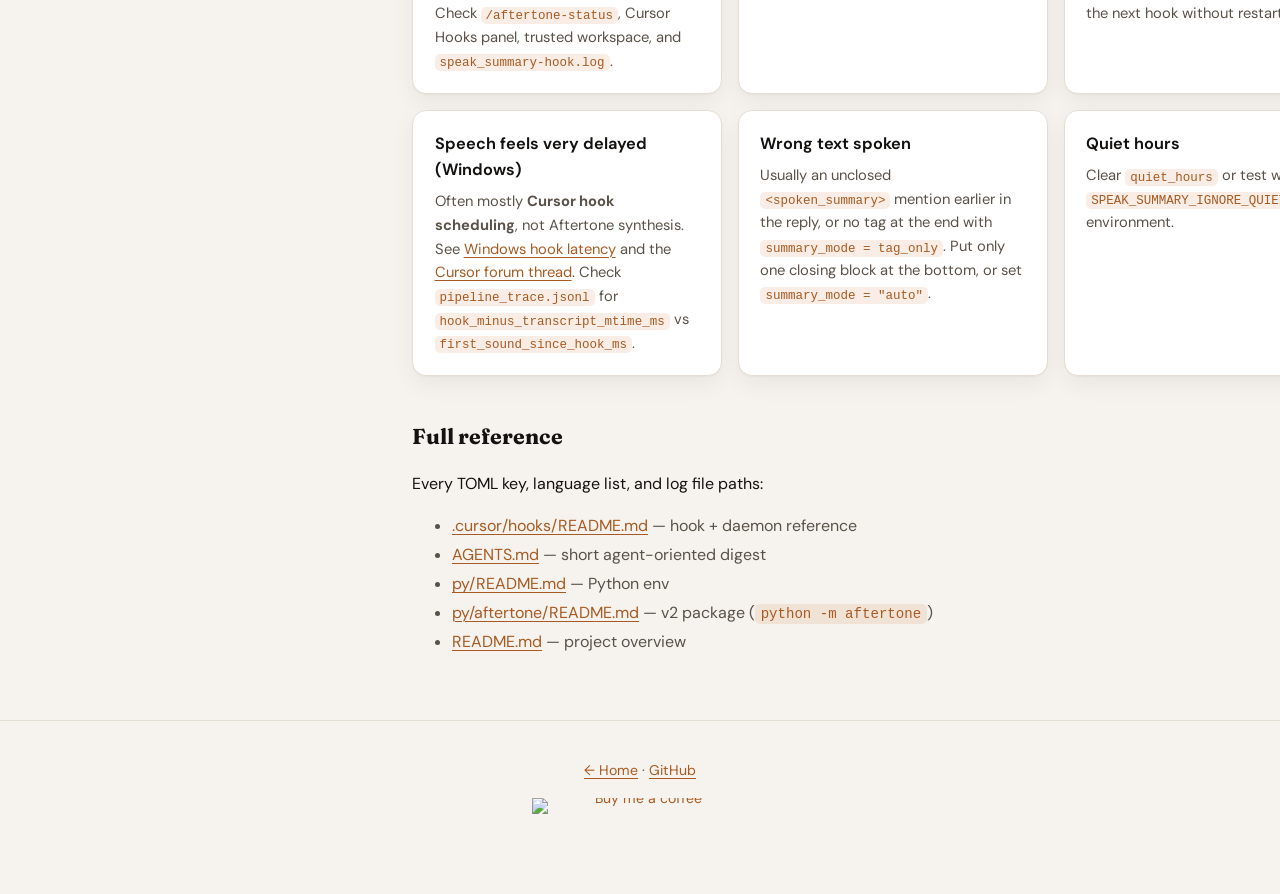
==== commit 8c84b168: "Add Codex activation skills" ====
--- a/docs/docs.html
+++ b/docs/docs.html
@@ -136,8 +136,8 @@
       <ul style="color: var(--muted); line-height: 1.75; margin-bottom: 2rem;">
         <li>Run <code>codex</code> normally.</li>
         <li>Review or trust the installed <code>~/.codex/hooks.json</code> entry if Codex prompts for hook trust.</li>
-        <li>Enable this session with <code>uv run --directory ~/aftertone/py python -m aftertone on</code>.</li>
-        <li>Send one reply with a <code>&lt;spoken_summary&gt;</code> tag so the Stop hook registers the session id.</li>
+        <li>Enable this session with <code>$aftertone-on</code>, or open <code>/skills</code> and choose <code>aftertone-on</code>.</li>
+        <li>The skill sends one reply with a <code>&lt;spoken_summary&gt;</code> tag so the Stop hook registers the session id.</li>
       </ul>
 
       <details style="margin-bottom: 2rem;">
@@ -204,16 +204,16 @@
       </div>
       <p>Guide on GitHub: <a href="https://github.com/omarelkhal/aftertone/blob/main/docs/adapters/claude.md">docs/adapters/claude.md</a> · command sources <a href="https://github.com/omarelkhal/aftertone/tree/main/claude-plugin/aftertone/commands"><code>claude-plugin/aftertone/commands/</code></a></p>
 
-      <h3 id="slash-codex">Codex (CLI control)</h3>
-      <p>Global install registers a Codex <strong>Stop</strong> hook in <code>~/.codex/hooks.json</code>, plus guidance in <code>~/.codex/AGENTS.md</code>. Codex control uses the Aftertone CLI from the install root.</p>
+      <h3 id="slash-codex">Codex (skills)</h3>
+      <p>Global install registers a Codex <strong>Stop</strong> hook in <code>~/.codex/hooks.json</code>, guidance in <code>~/.codex/AGENTS.md</code>, and user skills in <code>~/.agents/skills/aftertone-*</code>. Invoke them with <code>$aftertone-on</code> or through <code>/skills</code>. CLI commands remain available as terminal fallbacks.</p>
       <div class="table-wrap">
         <table>
           <thead>
             <tr><th>Command</th><th>What it does</th></tr>
           </thead>
           <tbody>
-            <tr><td><code>python -m aftertone on</code> · <code>off</code></td><td>Enable or disable spoken TTS for the current Codex session</td></tr>
-            <tr><td><code>python -m aftertone status</code></td><td>Show config, daemon, and enabled sessions</td></tr>
+            <tr><td><code>$aftertone-on</code> · <code>$aftertone-off</code></td><td>Enable or disable spoken TTS for the current Codex session</td></tr>
+            <tr><td><code>$aftertone-status</code></td><td>Show config, daemon, and enabled sessions</td></tr>
             <tr><td><code>python -m aftertone session list</code></td><td>Confirm the Codex session id was registered</td></tr>
           </tbody>
         </table>
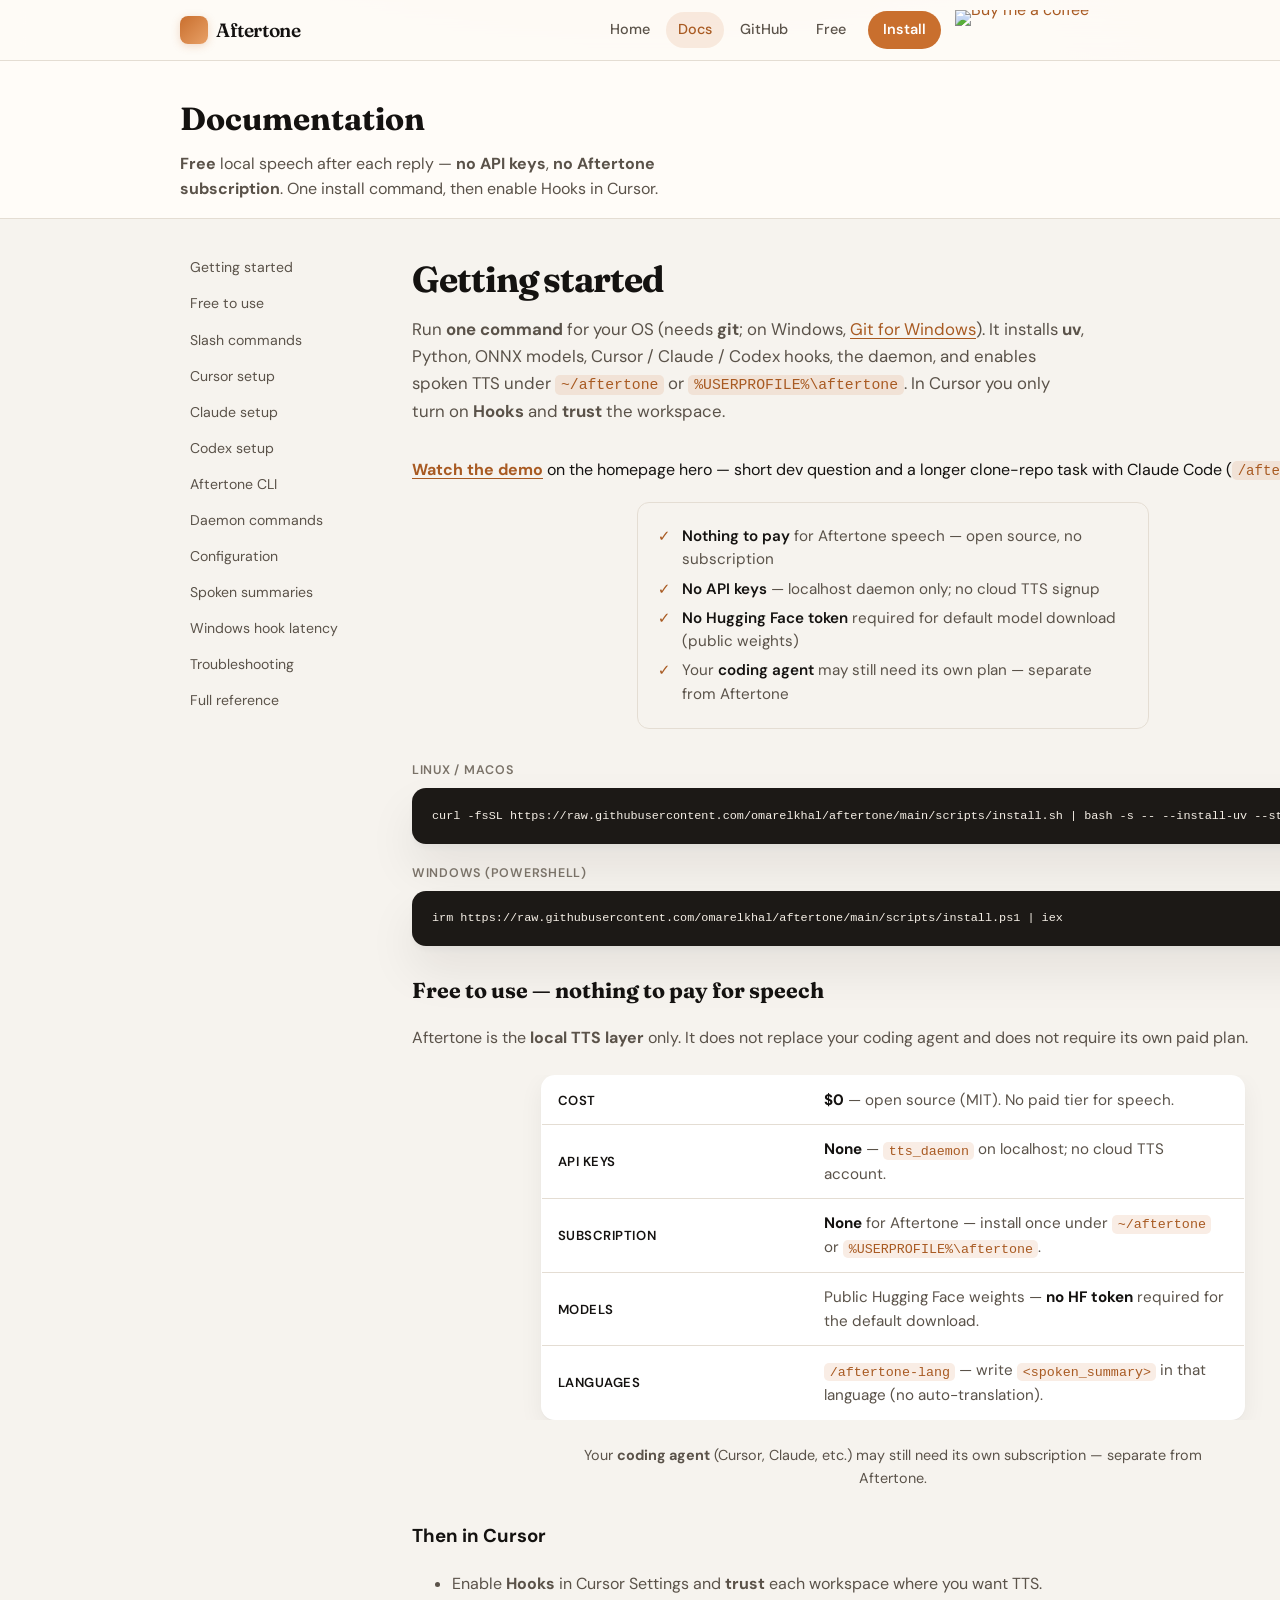
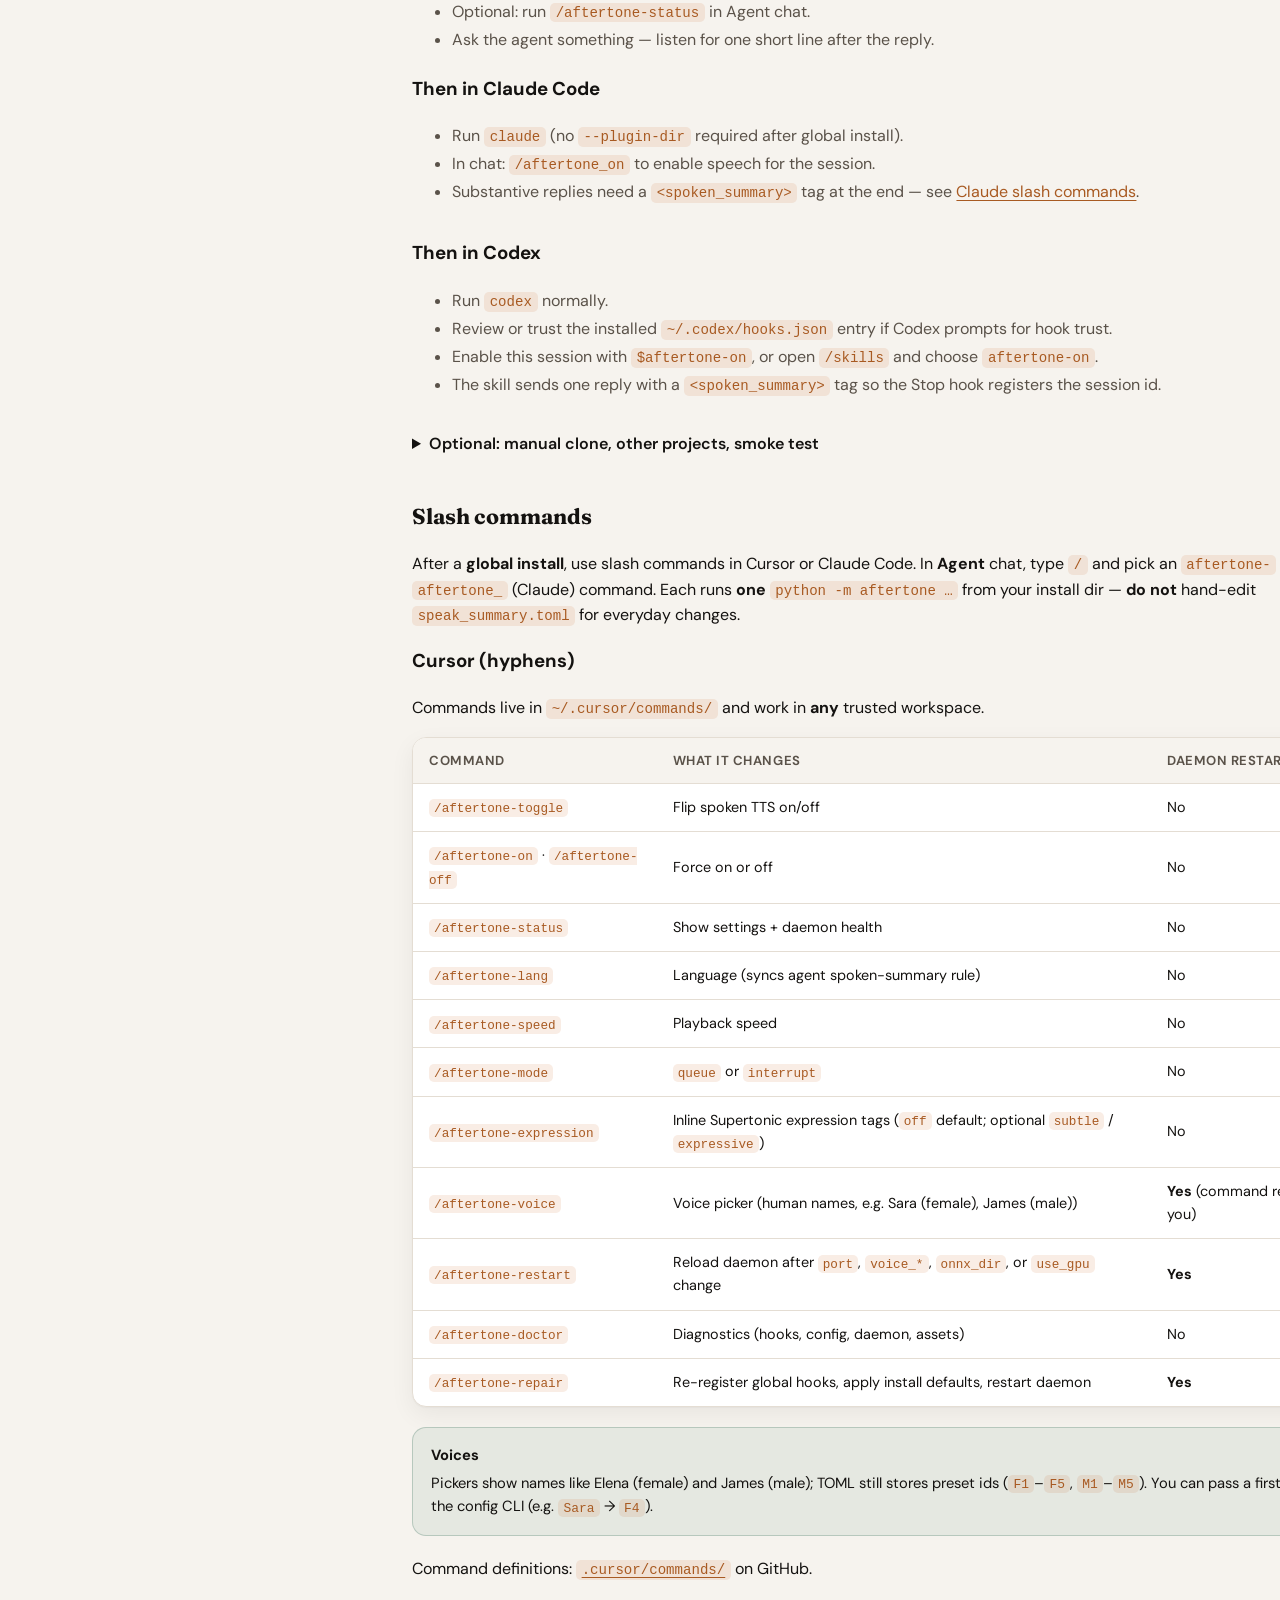
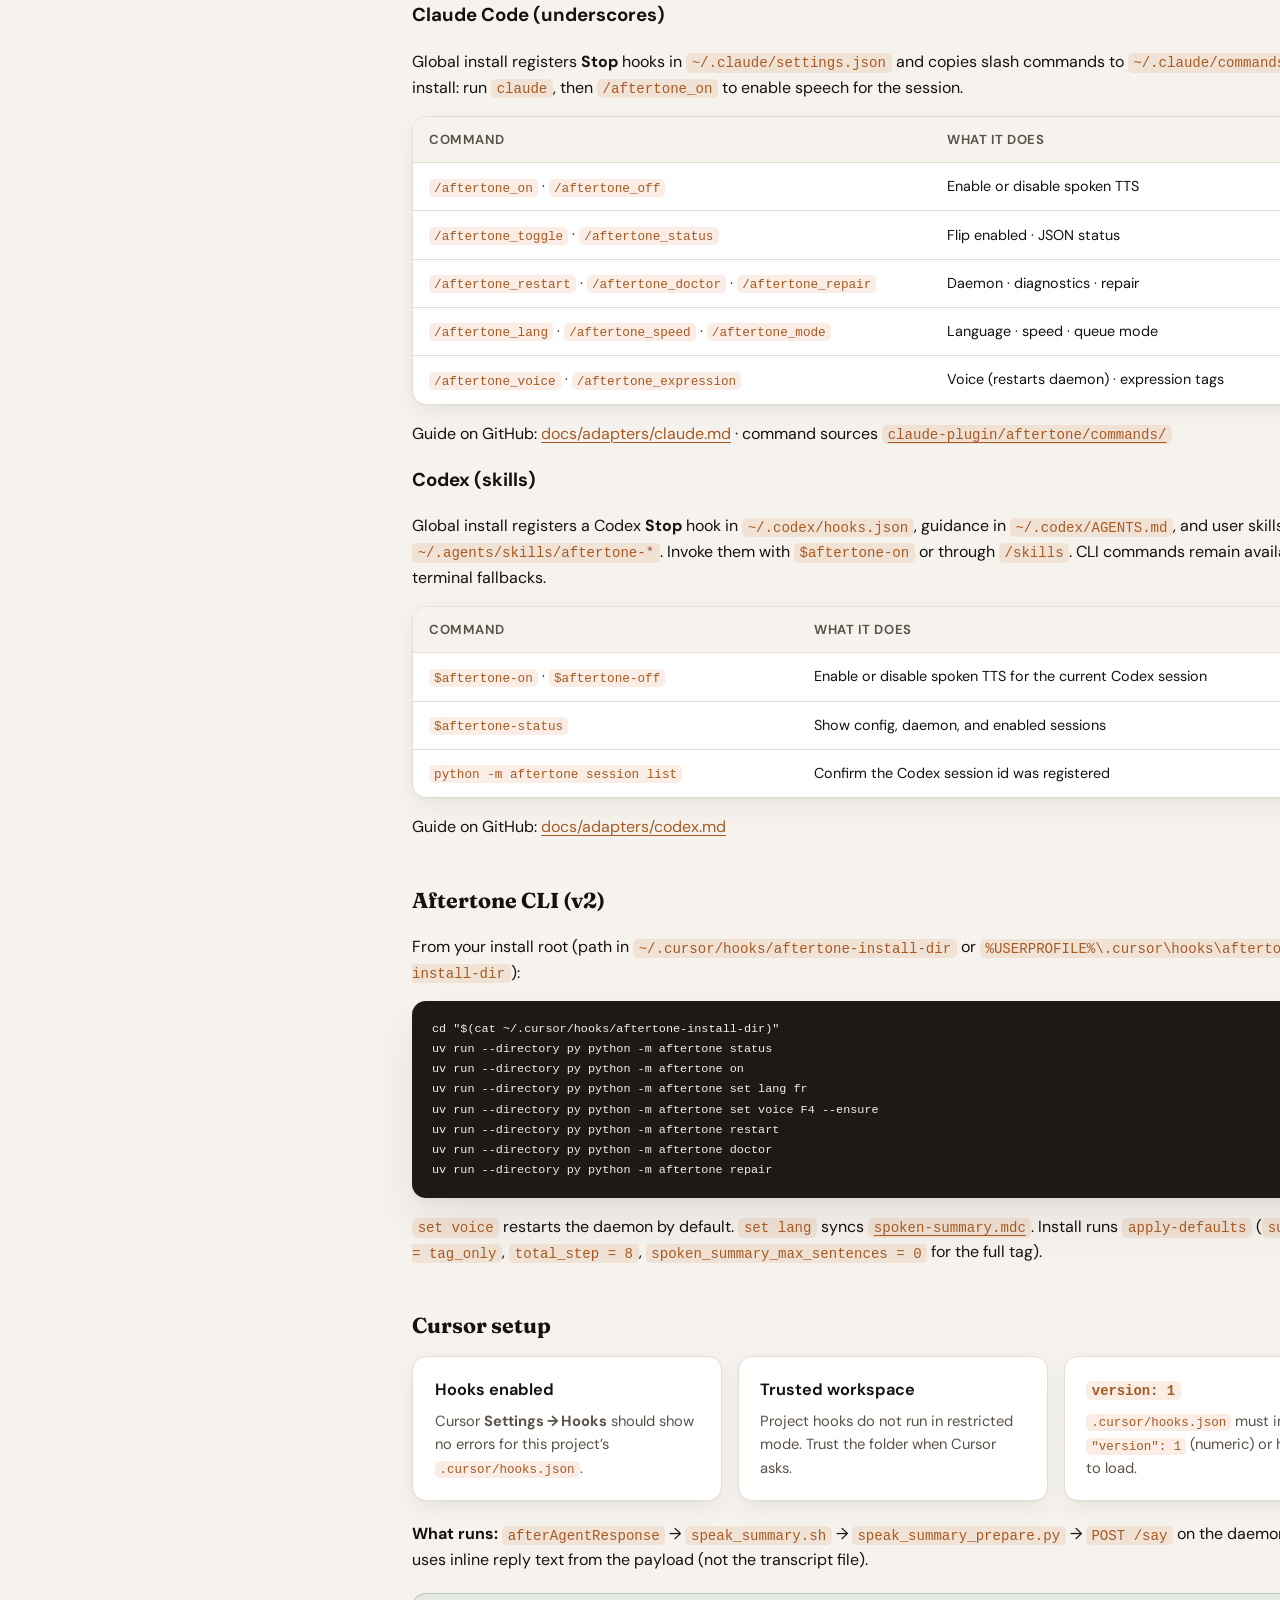
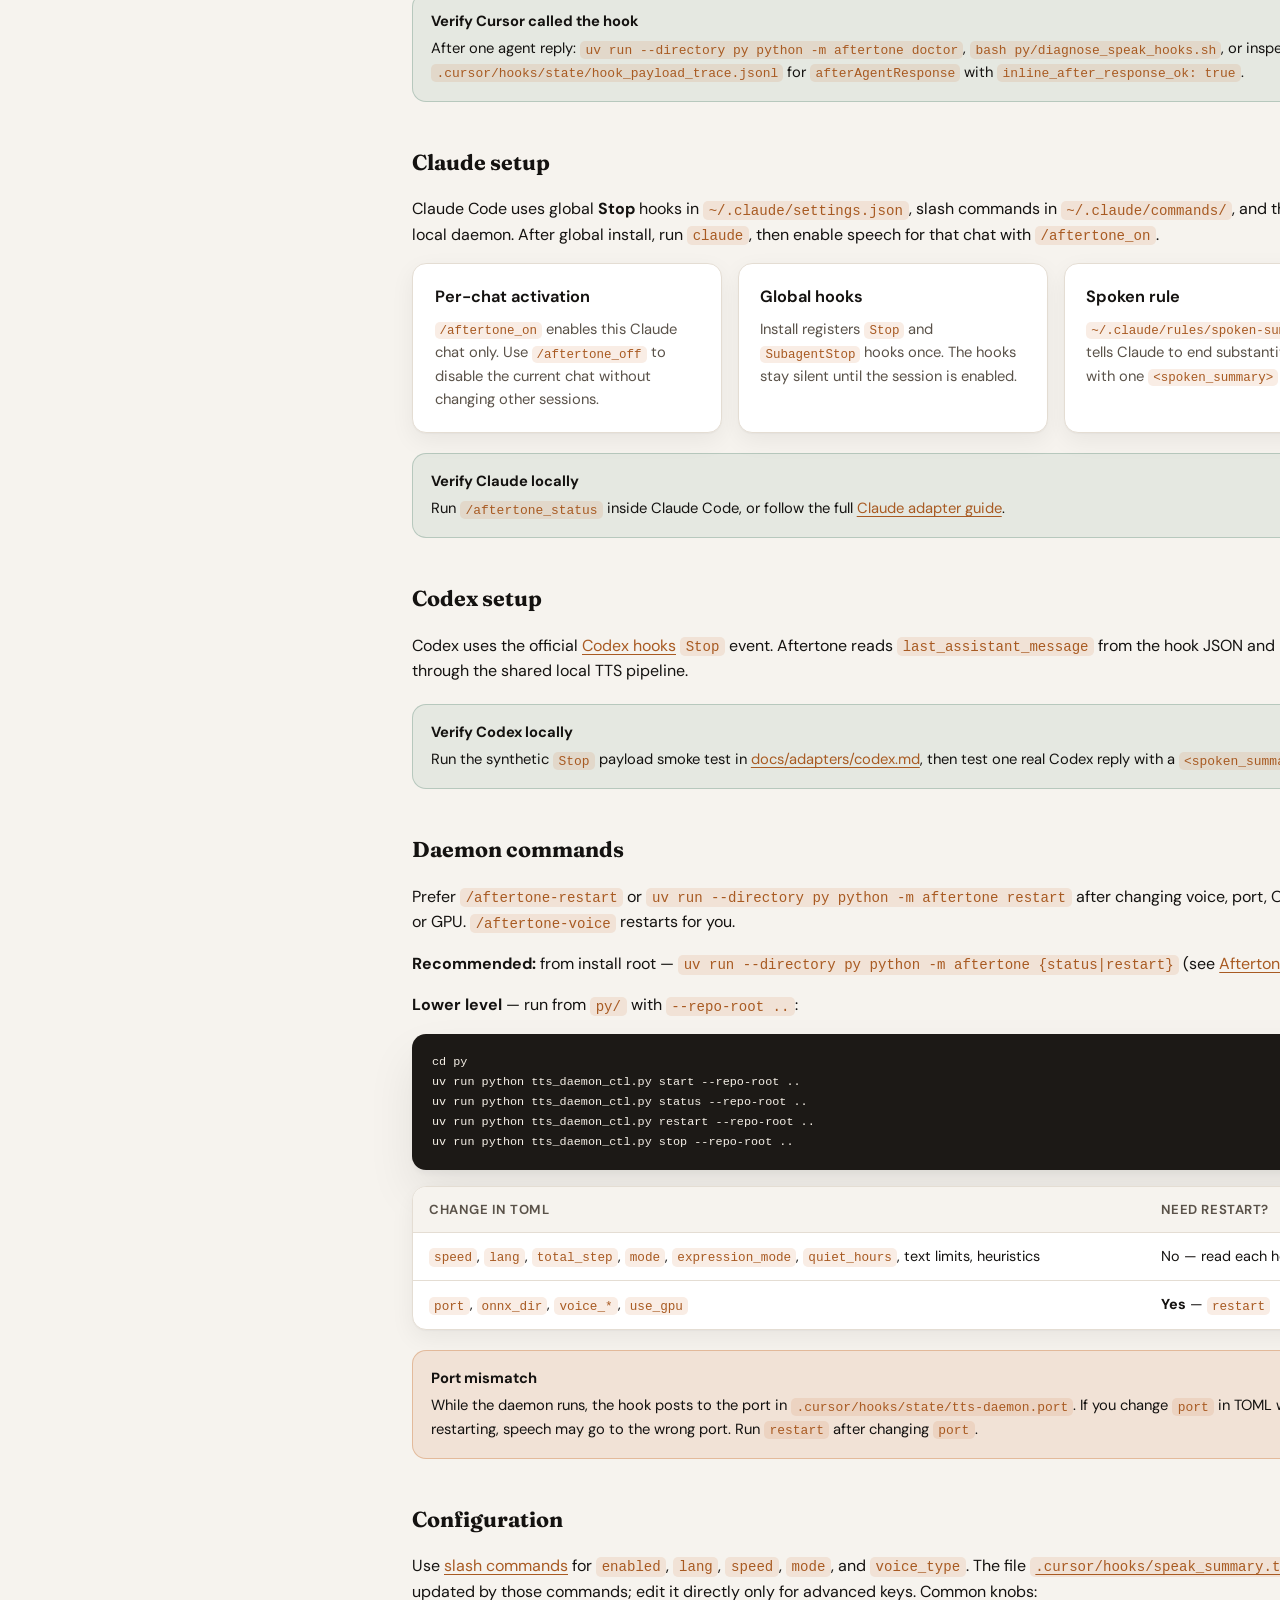
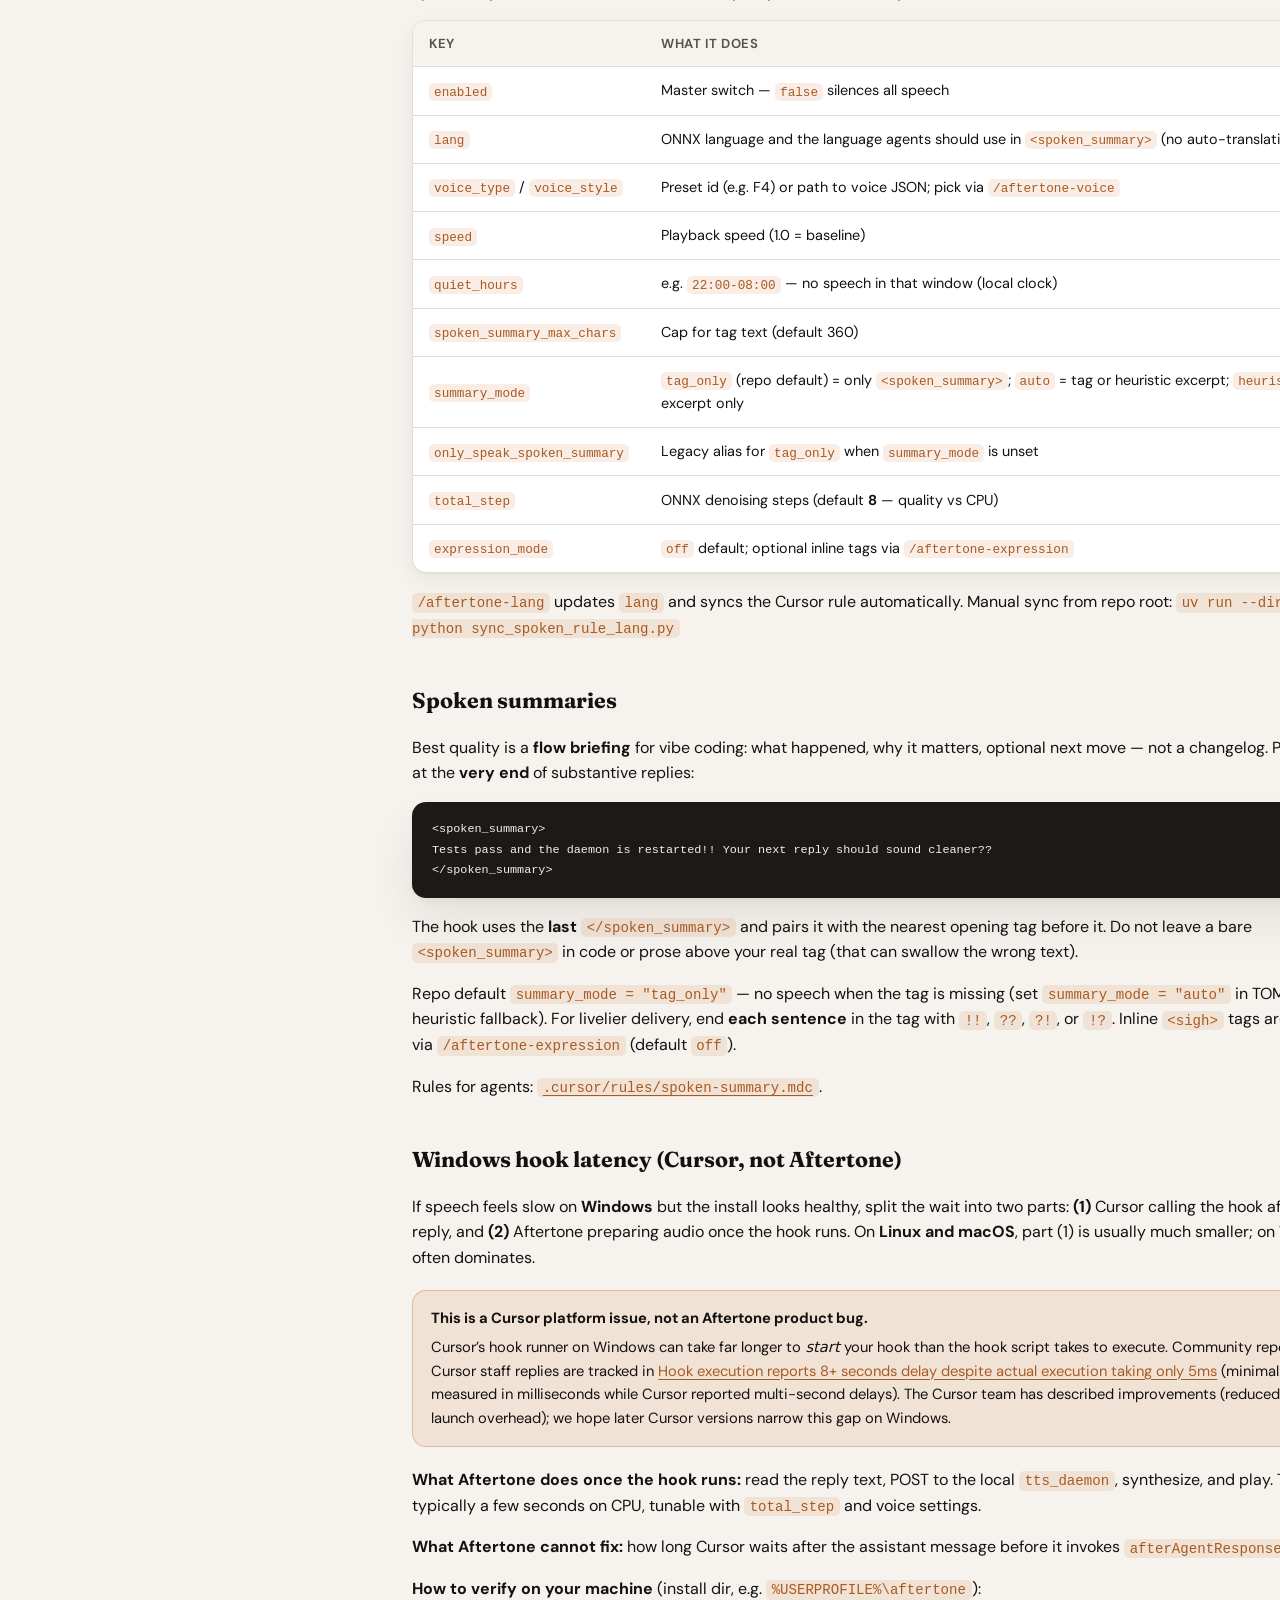
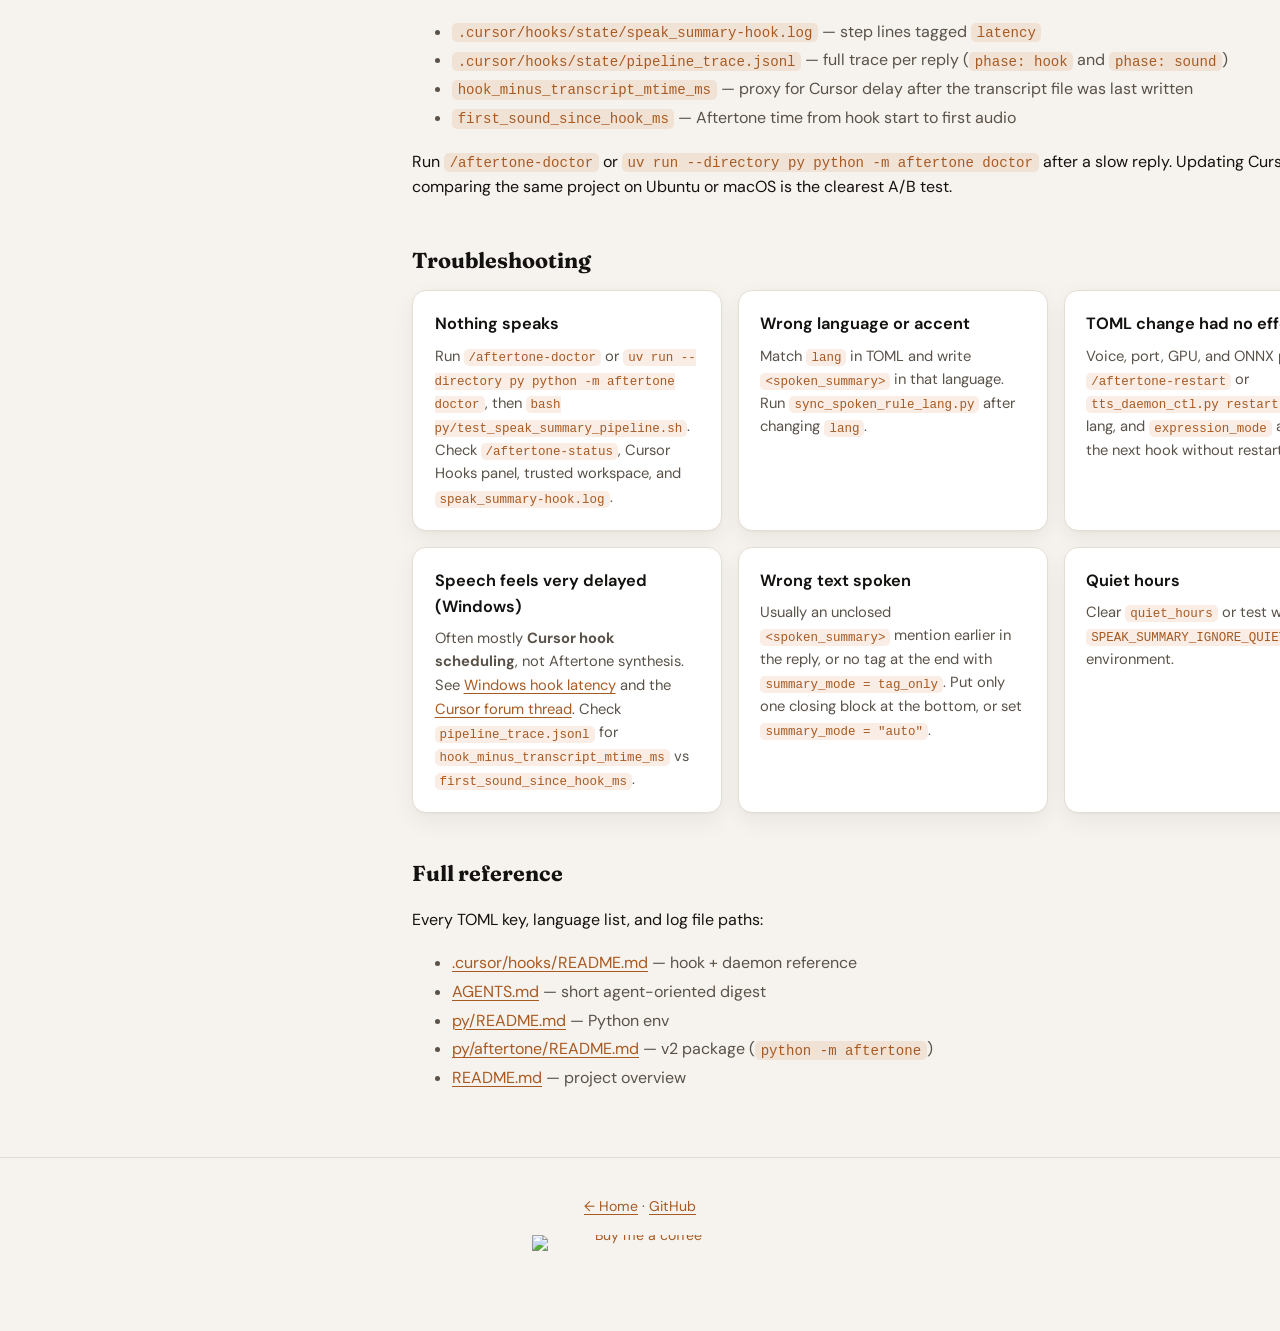
==== commit d886cd76: "docs: add Claude setup section" ====
--- a/docs/docs.html
+++ b/docs/docs.html
@@ -48,6 +48,7 @@
         <a href="#free-to-use">Free to use</a>
         <a href="#slash-commands">Slash commands</a>
         <a href="#cursor">Cursor setup</a>
+        <a href="#claude">Claude setup</a>
         <a href="#codex">Codex setup</a>
         <a href="#cli">Aftertone CLI</a>
         <a href="#daemon">Daemon commands</a>
@@ -257,6 +258,27 @@
         After one agent reply: <code>uv run --directory py python -m aftertone doctor</code>, <code>bash py/diagnose_speak_hooks.sh</code>, or inspect <code>.cursor/hooks/state/hook_payload_trace.jsonl</code> for <code>afterAgentResponse</code> with <code>inline_after_response_ok: true</code>.
       </div>
 
+      <h2 id="claude">Claude setup</h2>
+      <p>Claude Code uses global <strong>Stop</strong> hooks in <code>~/.claude/settings.json</code>, slash commands in <code>~/.claude/commands/</code>, and the shared local daemon. After global install, run <code>claude</code>, then enable speech for that chat with <code>/aftertone_on</code>.</p>
+      <div class="cards" style="margin-bottom: 1.25rem;">
+        <div class="card">
+          <h3>Per-chat activation</h3>
+          <p><code>/aftertone_on</code> enables this Claude chat only. Use <code>/aftertone_off</code> to disable the current chat without changing other sessions.</p>
+        </div>
+        <div class="card">
+          <h3>Global hooks</h3>
+          <p>Install registers <code>Stop</code> and <code>SubagentStop</code> hooks once. The hooks stay silent until the session is enabled.</p>
+        </div>
+        <div class="card">
+          <h3>Spoken rule</h3>
+          <p><code>~/.claude/rules/spoken-summary.md</code> tells Claude to end substantive replies with one <code>&lt;spoken_summary&gt;</code> block.</p>
+        </div>
+      </div>
+      <div class="callout callout-tip">
+        <strong>Verify Claude locally</strong>
+        Run <code>/aftertone_status</code> inside Claude Code, or follow the full <a href="https://github.com/omarelkhal/aftertone/blob/main/docs/adapters/claude.md">Claude adapter guide</a>.
+      </div>
+
       <h2 id="codex">Codex setup</h2>
       <p>Codex uses the official <a href="https://developers.openai.com/codex/hooks" rel="noopener noreferrer">Codex hooks</a> <code>Stop</code> event. Aftertone reads <code>last_assistant_message</code> from the hook JSON and passes it through the shared local TTS pipeline.</p>
       <div class="callout callout-tip">
